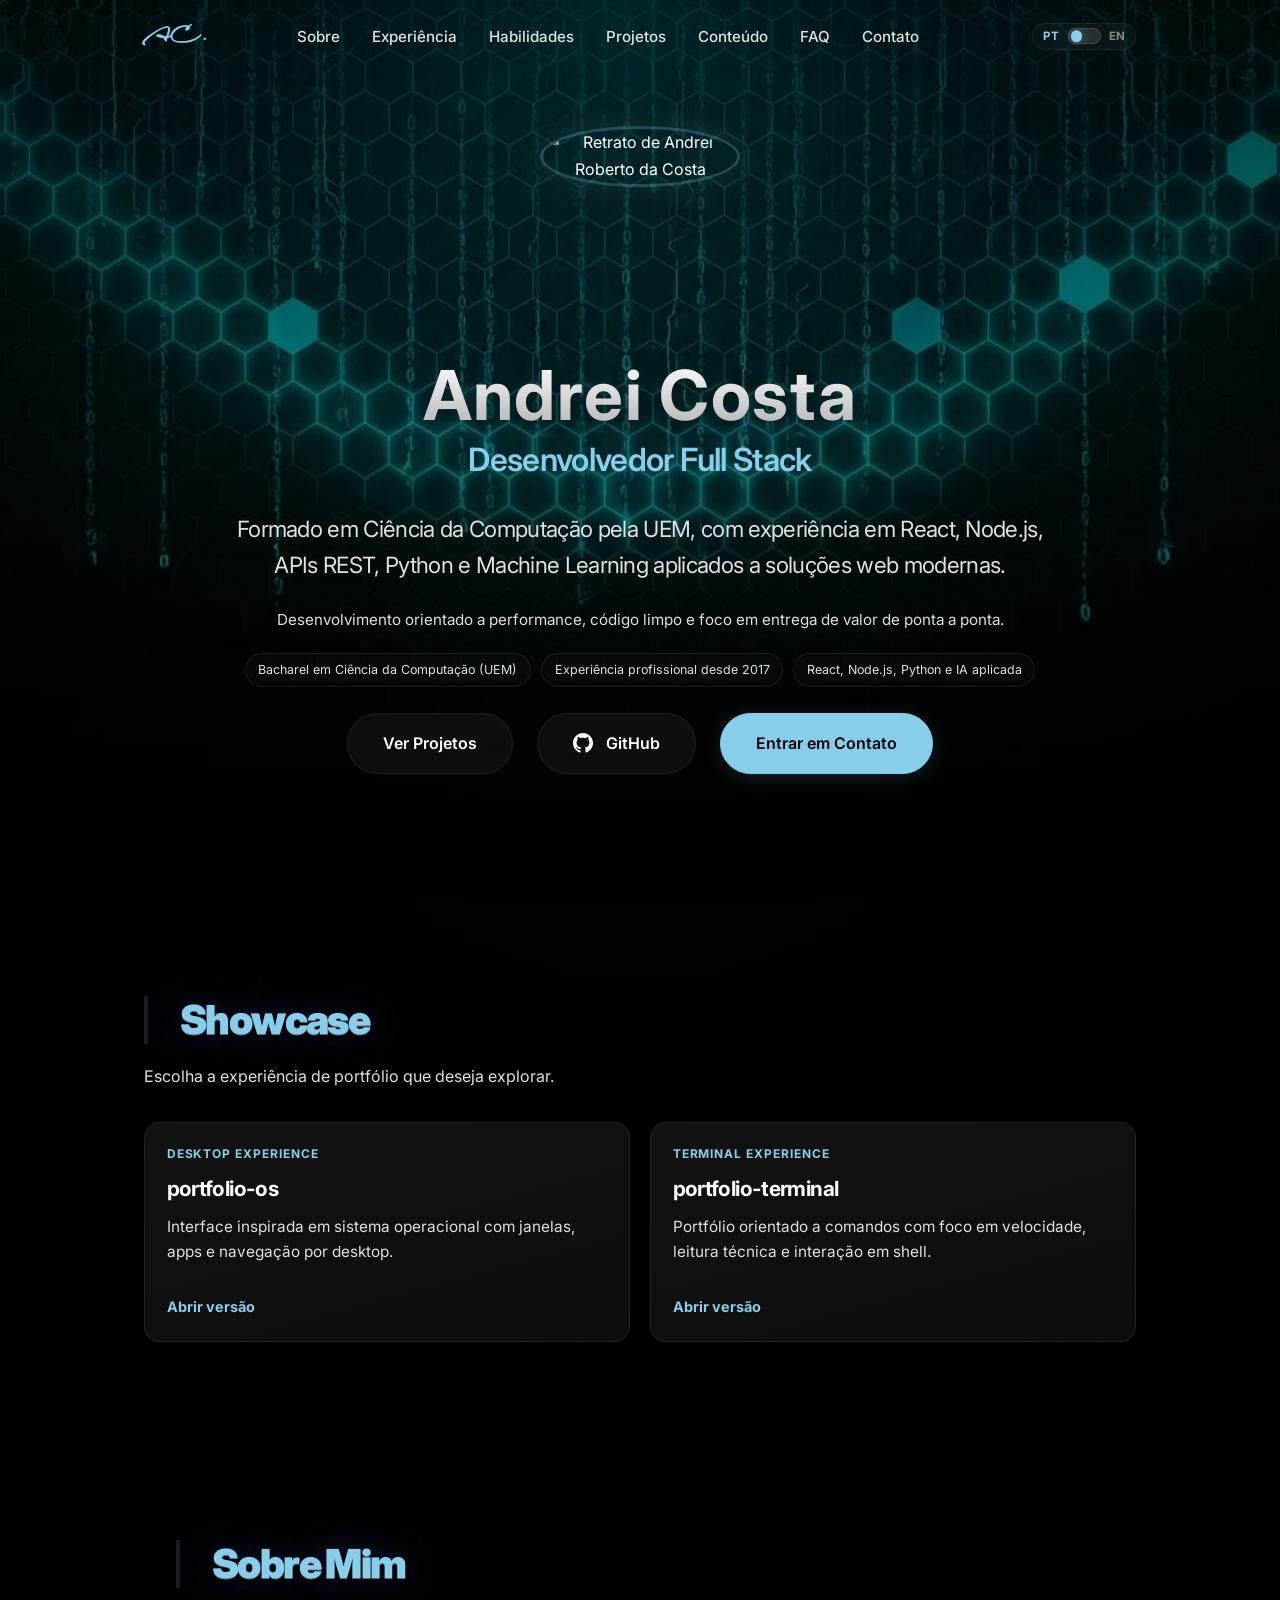
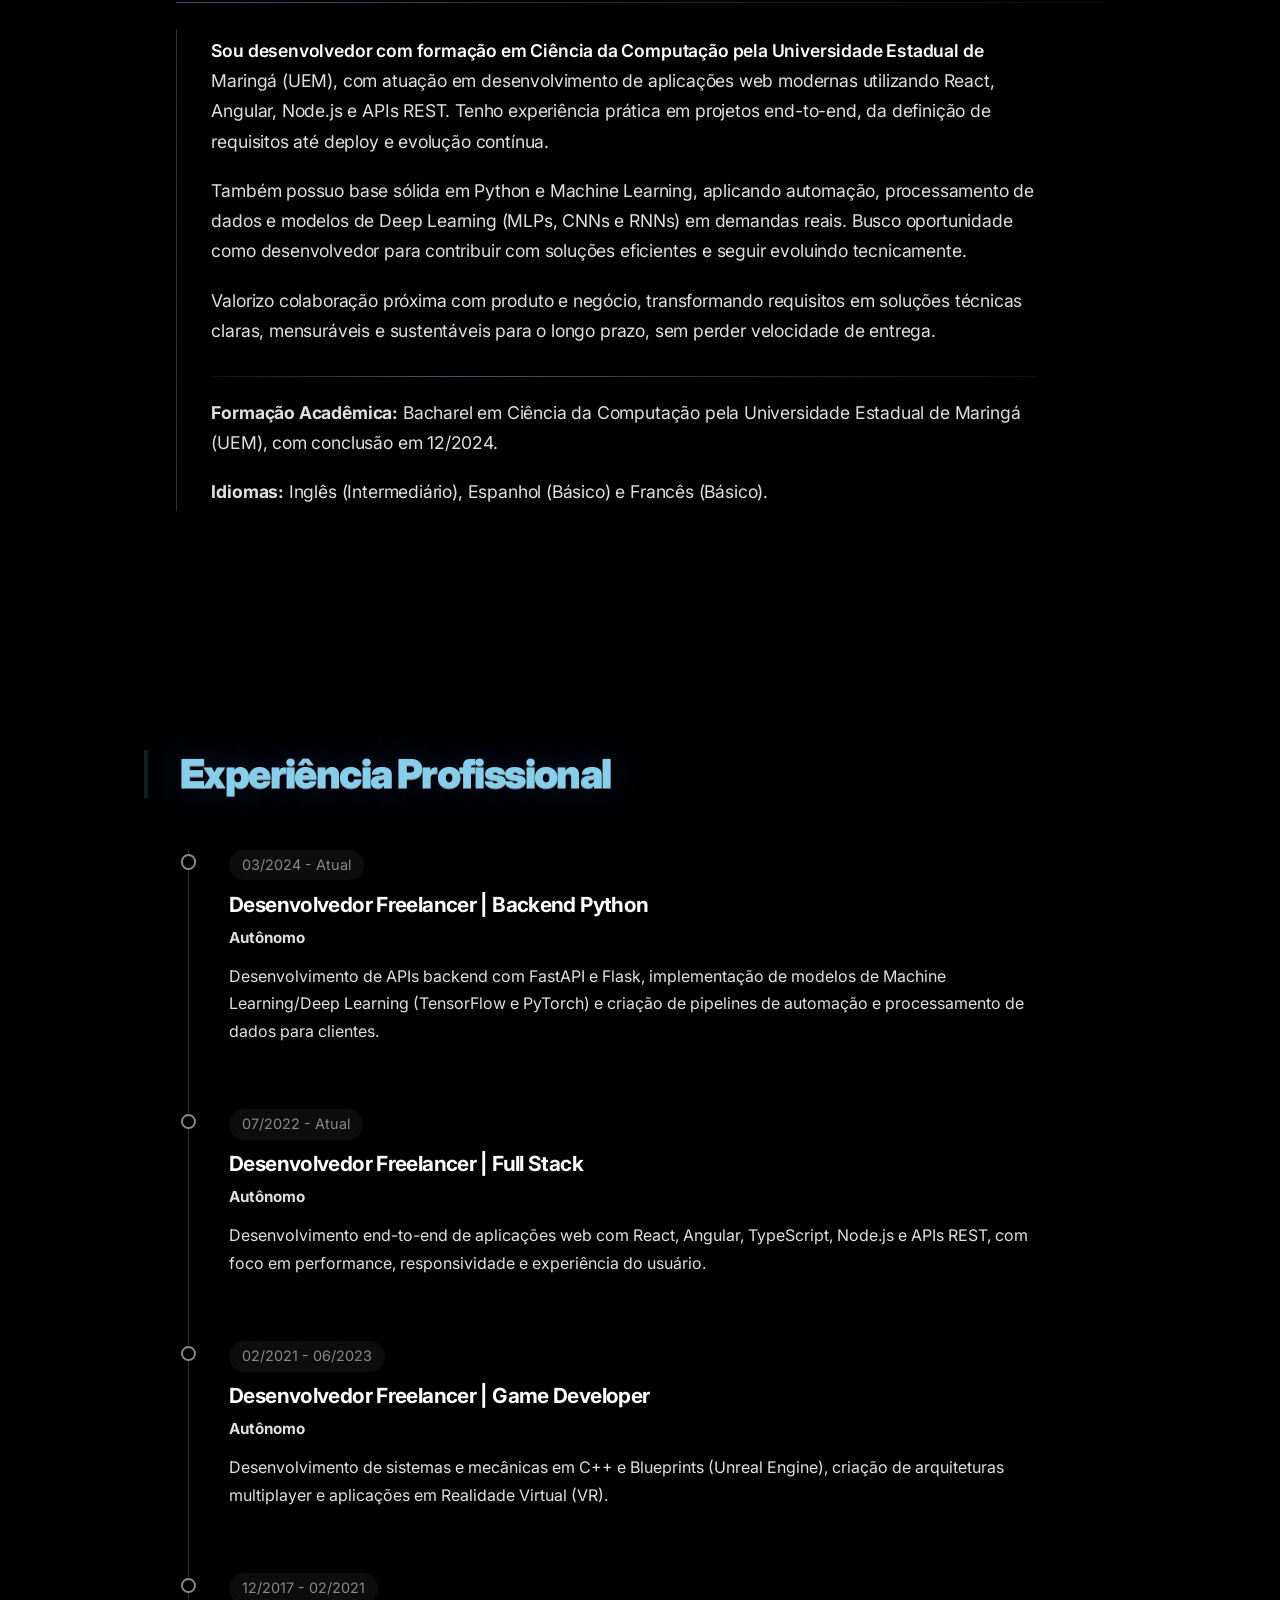
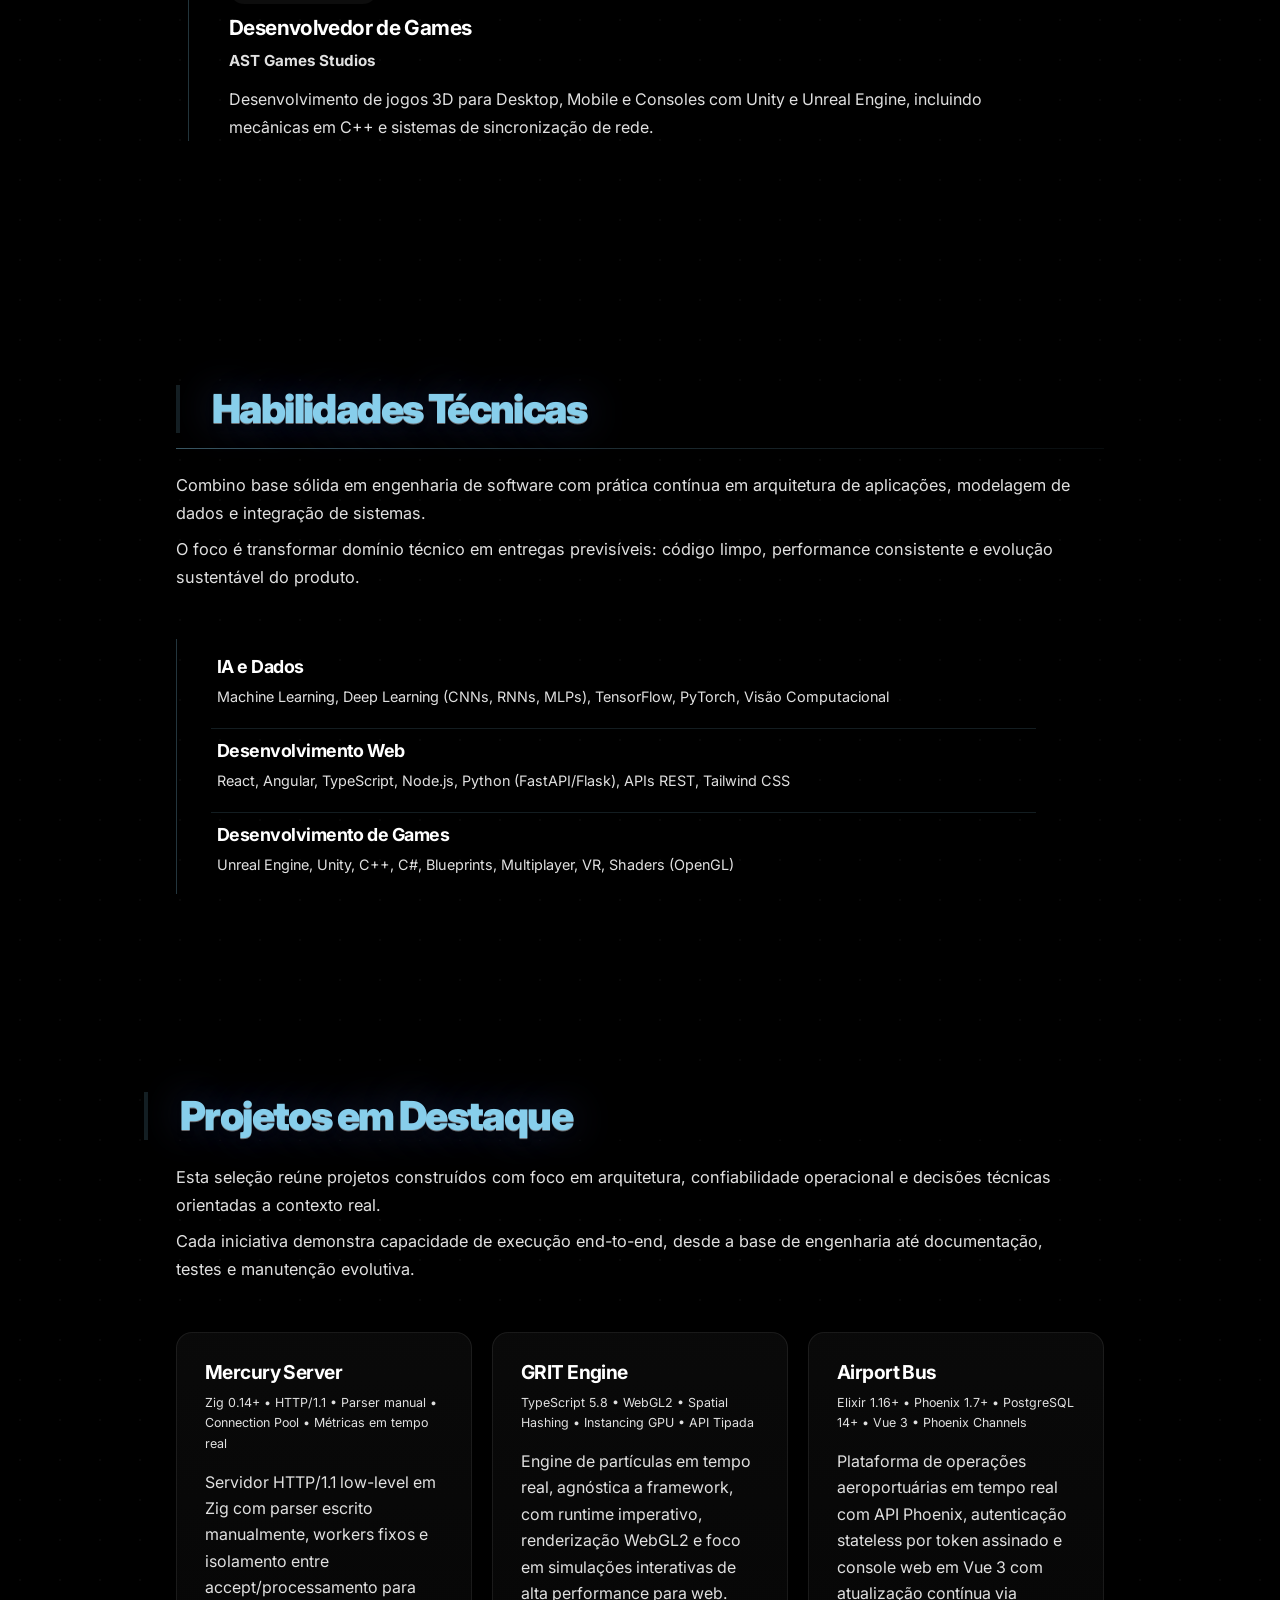
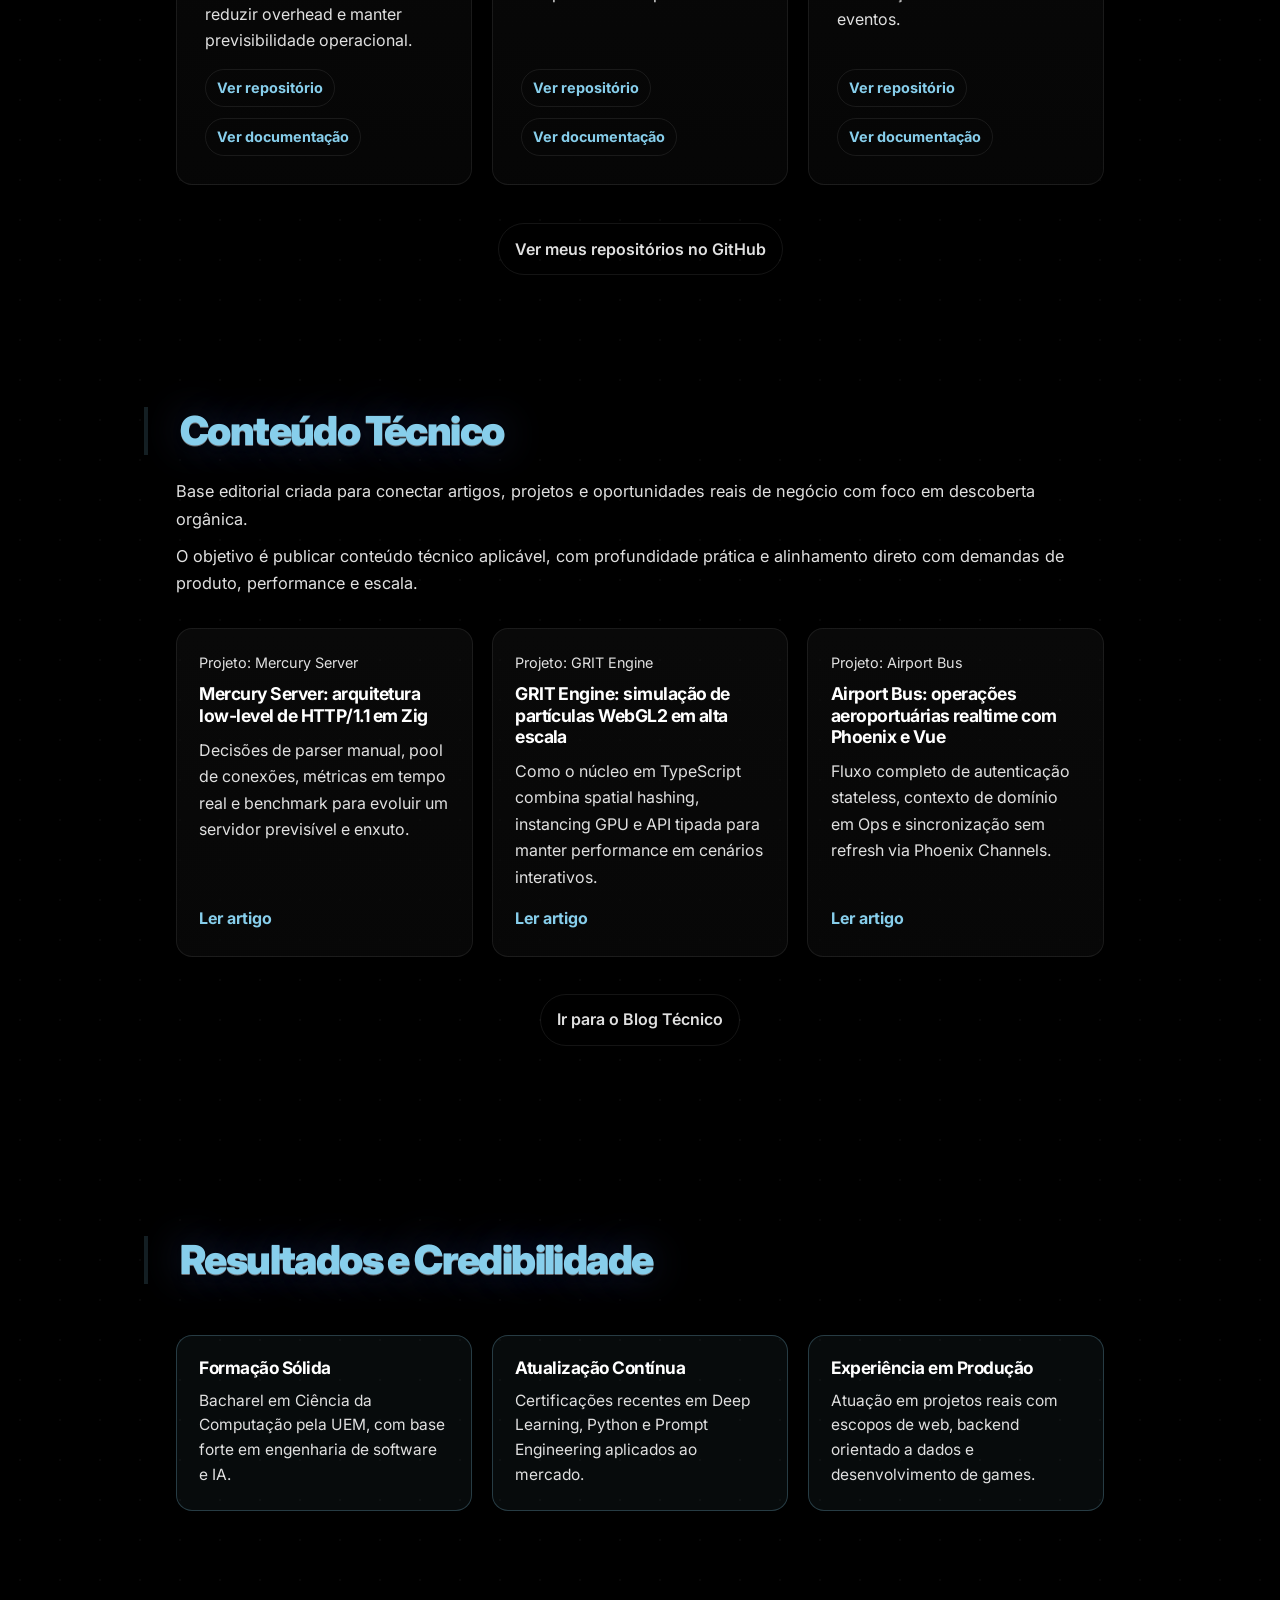
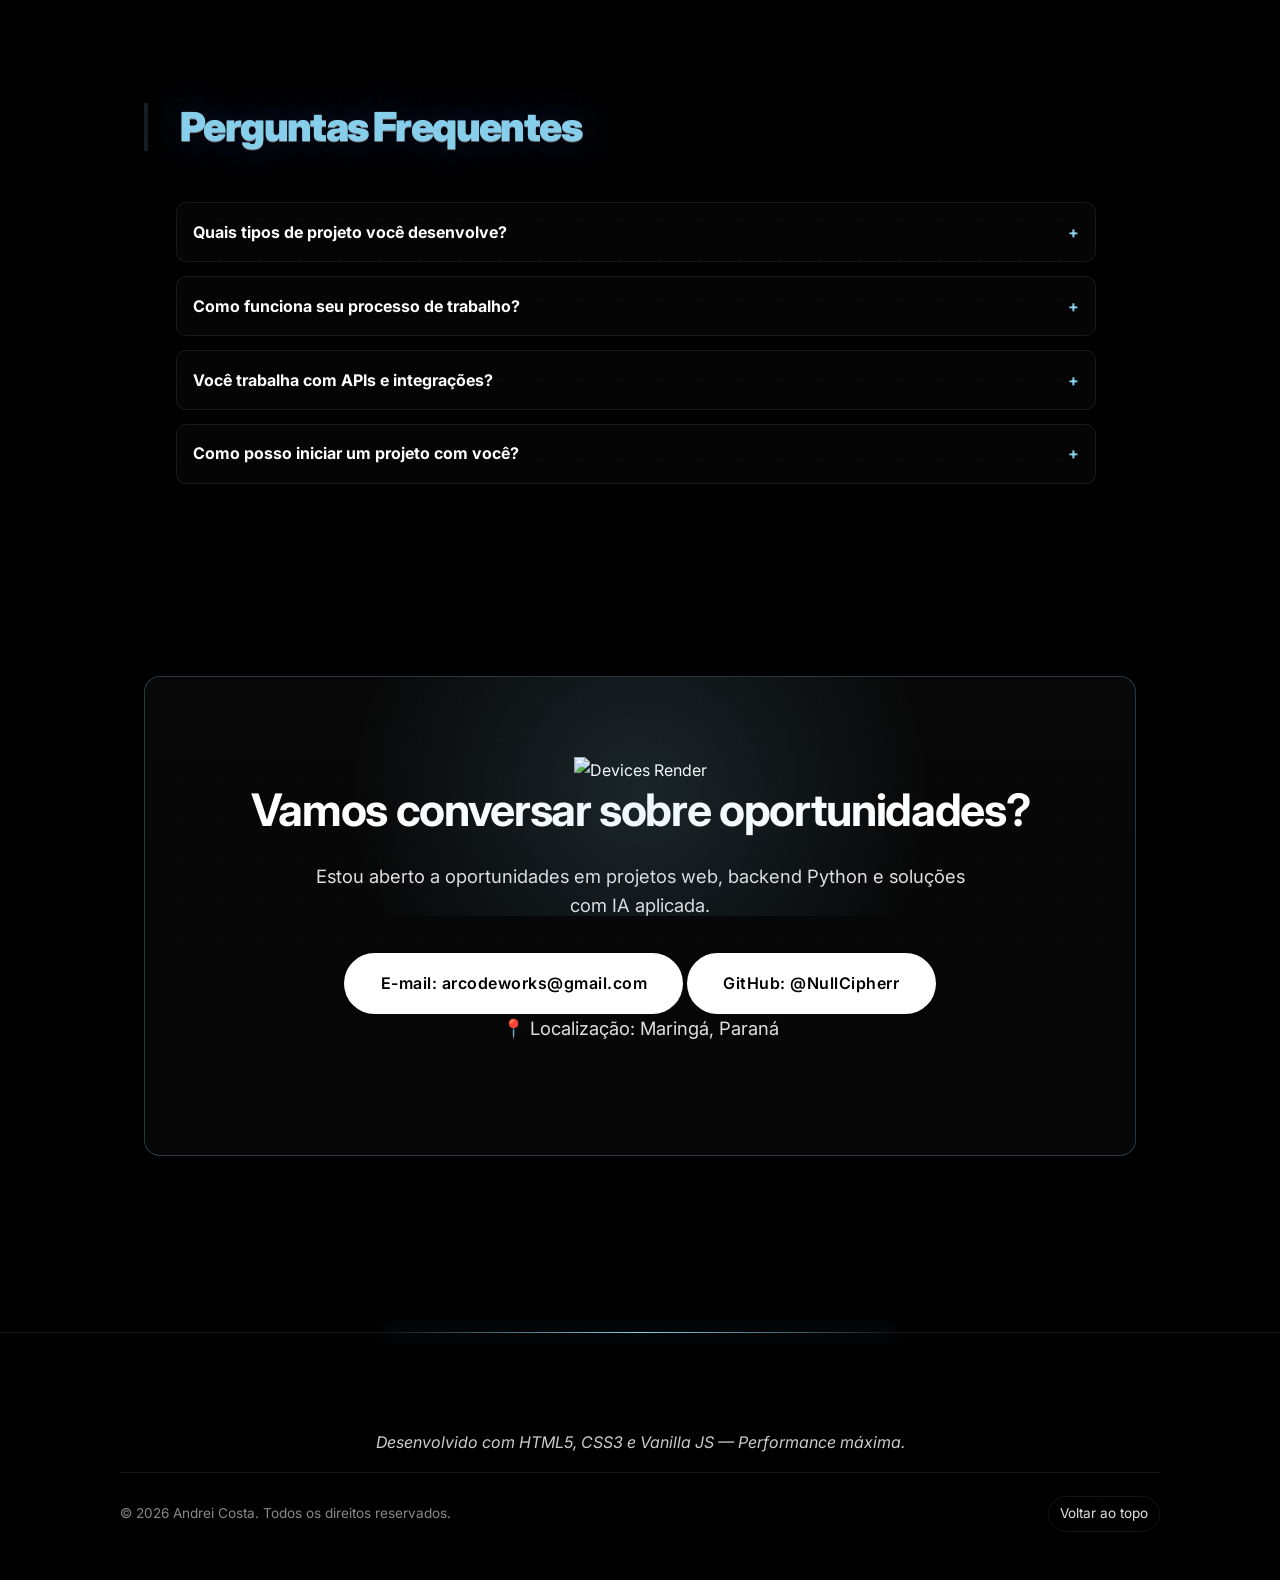
==== index.html @ 92673fd8 "feat(blog): consumir posts do portfolio-blog via github raw" ====
<!DOCTYPE html>
<html lang="pt-BR" id="html-root">

<head>
    <meta charset="UTF-8">
    <meta name="viewport" content="width=device-width, initial-scale=1.0">
    <meta name="robots" content="index, follow">
    <meta name="theme-color" content="#000000">
    <meta name="description" content="Andrei Roberto da Costa | Desenvolvedor de Software"
        data-i18n-attr="content:page_description">
    <title data-i18n="page_title">Andrei Roberto da Costa | Desenvolvedor de Software</title>
    <link rel="canonical" href="https://nullcipherr.github.io/">
    <link rel="alternate" href="https://nullcipherr.github.io/" hreflang="pt-BR">
    <link rel="alternate" href="https://nullcipherr.github.io/" hreflang="en">
    <link rel="alternate" href="https://nullcipherr.github.io/" hreflang="x-default">

    <meta property="og:type" content="website">
    <meta property="og:site_name" content="Andrei Costa">
    <meta property="og:locale" content="pt_BR">
    <meta property="og:locale:alternate" content="en_US">
    <meta property="og:url" content="https://nullcipherr.github.io/">
    <meta property="og:title" content="Andrei Roberto da Costa | Desenvolvedor de Software"
        data-i18n-attr="content:page_title">
    <meta property="og:description" content="Andrei Roberto da Costa | Desenvolvedor de Software e Especialista em IA"
        data-i18n-attr="content:page_description">
    <meta property="og:image" content="https://nullcipherr.github.io/assets/images/hero-bg.png">

    <meta name="twitter:card" content="summary_large_image">
    <meta name="twitter:title" content="Andrei Roberto da Costa | Desenvolvedor de Software"
        data-i18n-attr="content:page_title">
    <meta name="twitter:description"
        content="Andrei Roberto da Costa | Desenvolvedor de Software e Especialista em IA"
        data-i18n-attr="content:page_description">
    <meta name="twitter:image" content="https://nullcipherr.github.io/assets/images/hero-bg.png">

    <!-- Google Fonts -->
    <link rel="preconnect" href="https://fonts.googleapis.com">
    <link rel="preconnect" href="https://fonts.gstatic.com" crossorigin>
    <link
        href="https://fonts.googleapis.com/css2?family=Inter:wght@400;500;700;800;900&display=swap"
        rel="stylesheet">
    <link href="https://fonts.googleapis.com/css2?family=WindSong:wght@400;500&display=swap" rel="stylesheet">
    <link rel="icon" type="image/svg+xml" href="assets/images/favicon.svg">
    <link rel="preload" as="image" href="assets/images/Background.webp" type="image/webp" fetchpriority="high">
    <link rel="preload" as="image" href="assets/images/Background.png" fetchpriority="high">

    <!-- Styles -->
    <link rel="stylesheet" href="css/style.css">

    <script type="application/ld+json">
        {
            "@context": "https://schema.org",
            "@type": "Person",
            "name": "Andrei Roberto da Costa",
            "url": "https://nullcipherr.github.io/",
            "jobTitle": "Desenvolvedor de Software",
            "image": "https://avatars.githubusercontent.com/u/141879308?v=4",
            "email": "mailto:blendsteal@gmail.com",
            "sameAs": [
                "https://github.com/NullCipherr"
            ],
            "address": {
                "@type": "PostalAddress",
                "addressLocality": "Maringa",
                "addressRegion": "Parana",
                "addressCountry": "BR"
            }
        }
    </script>
    <script type="application/ld+json">
        {
            "@context": "https://schema.org",
            "@type": "WebSite",
            "name": "Andrei Costa Portfolio",
            "url": "https://nullcipherr.github.io/",
            "inLanguage": [
                "pt-BR",
                "en"
            ]
        }
    </script>
</head>

<body>
    <a href="#main-content" class="skip-link" data-i18n="skip_to_content">Pular para o conteúdo principal</a>

    <!-- Glassmorphism Header -->
    <header class="glass-header">
        <nav aria-label="Navegação principal" data-i18n-attr="aria-label:nav_aria_label">
            <div class="logo">AC.</div>
            <ul class="nav-links" id="nav-primary">
                <li><a href="#sobre" data-i18n="nav_about">Sobre</a></li>
                <li><a href="#experiencia" data-i18n="nav_experience">Experiência</a></li>
                <li><a href="#habilidades" data-i18n="nav_skills">Habilidades</a></li>
                <li><a href="#projetos" data-i18n="nav_projects">Projetos</a></li>
                <li><a href="#conteudos" data-i18n="nav_content">Conteúdo</a></li>
                <li><a href="#faq" data-i18n="nav_faq">FAQ</a></li>
                <li><a href="#contato" data-i18n="nav_contact">Contato</a></li>
            </ul>
            <div class="lang-switcher">
                <button class="lang-toggle" type="button" aria-label="Trocar idioma para Inglês" aria-pressed="false">
                    <span class="lang-toggle-label">PT</span>
                    <span class="lang-toggle-track" aria-hidden="true">
                        <span class="lang-toggle-thumb"></span>
                    </span>
                    <span class="lang-toggle-label">EN</span>
                </button>
            </div>
            <button class="menu-toggle" aria-label="Abrir menu" aria-expanded="false"
                aria-controls="nav-primary" data-menu-open-label="Abrir menu" data-menu-close-label="Fechar menu"
                data-i18n-attr="aria-label:menu_aria_label_open,data-menu-open-label:menu_aria_label_open,data-menu-close-label:menu_aria_label_close">
                <span class="bar bar-1"></span>
                <span class="bar bar-2"></span>
                <span class="bar bar-3"></span>
            </button>
        </nav>
    </header>

    <!-- Hero Section -->
    <section id="hero">
        <!-- Background Lazy Loading Containers -->
        <div class="hero-bg-container">
            <video id="hero-video" class="hero-bg-video" muted loop playsinline preload="metadata"
                poster="assets/images/Background.webp" aria-hidden="true" tabindex="-1">
                <source data-src="assets/videos/Background.webm" type="video/webm">
                <source data-src="assets/videos/Background-optimized.mp4" type="video/mp4">
            </video>
            <div class="hero-bg-image" aria-hidden="true"></div>
            <div class="hero-overlay"></div>
        </div>

        <div class="hero-content">
            <div class="profile-container">
                <img src="https://avatars.githubusercontent.com/u/141879308?v=4" alt="Andrei Roberto da Costa"
                    class="hero-profile-img" width="200" height="200" loading="eager" fetchpriority="high"
                    decoding="async" data-i18n-attr="alt:profile_alt">
            </div>
            <h1>
                <span class="hero-name">Andrei Costa</span>
                <span class="accent-text" data-i18n="hero_title">Desenvolvedor de Software</span>
            </h1>
            <h2 data-i18n="hero_subtitle">Especialista em unir tecnologia e dados para construir soluções de IA
                escaláveis e experiências
                imersivas em games.</h2>
            <p class="hero-value-prop mono-text" data-i18n="hero_value_prop">
                Desenvolvimento orientado a performance, código limpo e foco em entrega de valor de ponta a ponta.
            </p>
            <div class="hero-proof-list">
                <span class="hero-proof-item" data-i18n="hero_proof_1">Bacharel em Ciência da Computação (UEM)</span>
                <span class="hero-proof-item" data-i18n="hero_proof_2">Experiência profissional desde 2017</span>
                <span class="hero-proof-item" data-i18n="hero_proof_3">React, Node.js, Python e IA aplicada</span>
            </div>
            <div class="social-links">
                <a href="#projetos" class="cta-secondary" data-i18n="hero_projects">Ver Projetos</a>
                <a href="https://github.com/NullCipherr" target="_blank" rel="noopener noreferrer"
                    class="cta-secondary">
                    <svg width="20" height="20" viewBox="0 0 24 24" fill="currentColor">
                        <path
                            d="M12 0c-6.626 0-12 5.373-12 12 0 5.302 3.438 9.8 8.207 11.387.599.111.793-.261.793-.577v-2.234c-3.338.726-4.033-1.416-4.033-1.416-.546-1.387-1.333-1.756-1.333-1.756-1.089-.745.083-.729.083-.729 1.205.084 1.839 1.237 1.839 1.237 1.07 1.834 2.807 1.304 3.492.997.107-.775.418-1.305.762-1.604-2.665-.305-5.467-1.334-5.467-5.931 0-1.311.469-2.381 1.236-3.221-.124-.303-.535-1.524.117-3.176 0 0 1.008-.322 3.301 1.23.957-.266 1.983-.399 3.003-.404 1.02.005 2.047.138 3.006.404 2.291-1.552 3.297-1.23 3.297-1.23.653 1.653.242 2.874.118 3.176.77.84 1.235 1.911 1.235 3.221 0 4.609-2.807 5.624-5.479 5.921.43.372.823 1.102.823 2.222v3.293c0 .319.192.694.801.576 4.765-1.589 8.199-6.086 8.199-11.386 0-6.627-5.373-12-12-12z" />
                    </svg>
                    <span data-i18n="hero_github">GitHub</span>
                </a>
                <a href="#contato" class="cta-primary" data-i18n="hero_contact">Entrar em Contato</a>
            </div>
        </div>
    </section>

    <main id="main-content" tabindex="-1">

        <!-- Showcase Section -->
        <section id="showcase" class="fade-element">
            <div class="showcase-heading">
                <h2 class="section-title" data-i18n="showcase_title">Showcase</h2>
                <span class="showcase-heading-line" aria-hidden="true"></span>
            </div>
            <p class="showcase-intro mono-text" data-i18n="showcase_intro">
                Escolha a experiência de portfólio que deseja explorar.
            </p>

            <div class="showcase-grid">
                <a href="https://nullcipherr.github.io/portfolio-os/" target="_blank" rel="noopener noreferrer"
                    class="showcase-card">
                    <span class="showcase-card-kicker mono-text" data-i18n="showcase_os_kicker">Desktop
                        Experience</span>
                    <h3 class="showcase-card-title">portfolio-os</h3>
                    <p class="showcase-card-text" data-i18n="showcase_os_desc">
                        Interface inspirada em sistema operacional com janelas, apps e navegação por desktop.
                    </p>
                    <span class="showcase-card-cta" data-i18n="showcase_card_cta">Abrir versão</span>
                </a>

                <a href="https://nullcipherr.github.io/portfolio-terminal/" target="_blank" rel="noopener noreferrer"
                    class="showcase-card">
                    <span class="showcase-card-kicker mono-text" data-i18n="showcase_terminal_kicker">Terminal
                        Experience</span>
                    <h3 class="showcase-card-title">portfolio-terminal</h3>
                    <p class="showcase-card-text" data-i18n="showcase_terminal_desc">
                        Portfólio orientado a comandos com foco em velocidade, leitura técnica e interação em shell.
                    </p>
                    <span class="showcase-card-cta" data-i18n="showcase_card_cta">Abrir versão</span>
                </a>
            </div>
        </section>

        <!-- Sobre Mim Section -->
        <section id="sobre" class="fade-element">
            <div class="about-heading">
                <h2 class="section-title" data-i18n="about_title">Sobre Mim</h2>
                <span class="about-heading-line" aria-hidden="true"></span>
            </div>
            <div class="about-content">
                <p data-i18n="about_text_1">
                    Iniciei minha jornada como Level Designer 3D em uma startup de desenvolvimento
                    de jogos aos 17 anos, onde rapidamente evoluí para outras frentes criativas e técnicas, desde o
                    design de texturas até a programação de mecânicas para jogos em terceira pessoa. No mesmo ano,
                    ingressei no curso de Ciência da Computação na Universidade Estadual de Maringá (UEM), o que me
                    permitiu aprofundar minha grande paixão pela tecnologia através de pilares fundamentais como Teoria
                    da Computação, Análise de Complexidade de Algoritmos, Redes, Criptografia e Inteligência Artificial.
                </p>

                <p data-i18n="about_text_2">
                    Atualmente, foco minha expertise no Desenvolvimento Web de alta performance, unindo essa base
                    acadêmica rigorosa à criação de soluções modernas e escaláveis. Além disso, atuo ativamente na
                    integração de Inteligência Artificial (IA) em fluxos de trabalho e produtos, utilizando modelos
                    avançados e algoritmos de Machine Learning para resolver problemas complexos e otimizar a
                    experiência do usuário. Minha trajetória reflete essa transição contínua entre a engenharia de
                    software clássica e as tecnologias emergentes que moldam o futuro.
                </p>

                <p data-i18n="about_text_3">
                    Valorizo colaboração próxima com produto e negócio, transformando requisitos em soluções técnicas
                    claras, mensuráveis e sustentáveis para o longo prazo, sem perder velocidade de entrega.
                </p>

                <p data-i18n-html="about_education_text">
                    <strong>Formação Acadêmica:</strong> Bacharel em Ciência da Computação pela Universidade Estadual de
                    Maringá (UEM), com conclusão em 12/2024.
                </p>

                <p data-i18n-html="about_languages_text">
                    <strong>Idiomas:</strong> Inglês (Intermediário), Espanhol (Básico) e Francês (Básico).
                </p>
            </div>
        </section>

        <!-- Experiência Section -->
        <section id="experiencia" class="fade-element">
            <h2 class="section-title" data-i18n="experience_title">Experiência Profissional</h2>
            <div class="timeline">
                <div class="timeline-item">
                    <div class="timeline-date mono-text" data-i18n="experience_date_now">Atual</div>
                    <div class="timeline-content">
                        <h3 data-i18n="exp1_title">Desenvolvedor Freelancer | Backend Python</h3>
                        <p class="timeline-company accent-text" data-i18n="exp1_company">
                            Autônomo</p>
                        <p data-i18n="exp1_text">Foco em Backend (FastAPI, Flask) e Inteligência Artificial (Deep
                            Learning, Vision
                            Computacional, Séries Temporais) usando TensorFlow e PyTorch.</p>
                    </div>
                </div>
                <div class="timeline-item">
                    <div class="timeline-content">
                        <div class="timeline-date mono-text" data-i18n="experience_date_fullstack">07/2022 - Atual</div>
                        <h3 data-i18n="exp2_title">Desenvolvedor Freelancer | Full Stack</h3>
                        <p class="timeline-company accent-text" data-i18n="exp2_company">
                            Autônomo</p>
                        <p data-i18n="exp2_text">Desenvolvimento end-to-end com React, Angular, TypeScript, Node.js e
                            Tailwind CSS.</p>
                    </div>
                </div>
                <div class="timeline-item">
                    <div class="timeline-content">
                        <div class="timeline-date mono-text" data-i18n="experience_date_game_freelance">02/2021 - 06/2023</div>
                        <h3 data-i18n="exp3_title">Desenvolvedor Freelancer | Game Developer</h3>
                        <p class="timeline-company accent-text" data-i18n="exp3_company">
                            Autônomo</p>
                        <p data-i18n="exp3_text">Criação de mecânicas 3D em C++ e Blueprints, sistemas multiplayer e
                            simuladores de física de
                            alta precisão.</p>
                    </div>
                </div>
                <div class="timeline-item">
                    <div class="timeline-content">
                        <div class="timeline-date mono-text" data-i18n="experience_date_ast">12/2017 - 02/2021</div>
                        <h3 data-i18n="exp4_title">Desenvolvedor de Games</h3>
                        <p class="timeline-company accent-text" data-i18n="exp4_company">AST Games
                            Studios</p>
                        <p data-i18n="exp4_text">Implementação de sistemas de rede e arte técnica (Blender, Substance
                            Painter) para Desktop,
                            Consoles e Mobile.</p>
                    </div>
                </div>
            </div>
        </section>

        <!-- Habilidades Section -->
        <section id="habilidades" class="fade-element">
            <div class="skills-heading">
                <h2 class="section-title" data-i18n="skills_title">Habilidades Técnicas</h2>
                <span class="skills-heading-line" aria-hidden="true"></span>
            </div>
            <div class="section-intro-group">
                <p class="section-intro" data-i18n="skills_intro_1">
                    Combino base sólida em engenharia de software com prática contínua em arquitetura de aplicações,
                    modelagem de dados e integração de sistemas.
                </p>
                <p class="section-intro" data-i18n="skills_intro_2">
                    O foco é transformar domínio técnico em entregas previsíveis: código limpo, performance consistente
                    e evolução sustentável do produto.
                </p>
            </div>
            <div class="bento-grid">
                <div class="bento-item">
                    <h3 data-i18n="skill1_title">IA e Dados</h3>
                    <p class="mono-text" data-i18n="skill1_text">Machine Learning, Deep Learning (CNNs, RNNs, MLPs),
                        TensorFlow, PyTorch, SQL,
                        NoSQL</p>
                </div>
                <div class="bento-item">
                    <h3 data-i18n="skill2_title">Desenvolvimento Web</h3>
                    <p class="mono-text" data-i18n="skill2_text">Python (FastAPI/Flask), Node.js, TypeScript, React,
                        Angular, Tailwind CSS</p>
                </div>
                <div class="bento-item">
                    <h3 data-i18n="skill3_title">Desenvolvimento de Games</h3>
                    <p class="mono-text" data-i18n="skill3_text">Unreal Engine, Unity, C++, C#, Blueprints, Multiplayer,
                        VR</p>
                </div>
            </div>
        </section>

        <!-- Projetos Section -->
        <section id="projetos" class="fade-element">
            <h2 class="section-title" data-i18n="projects_title">Projetos em Destaque</h2>
            <div class="section-intro-group">
                <p class="section-intro" data-i18n="projects_intro_1">
                    Esta seleção reúne projetos construídos com foco em arquitetura, confiabilidade operacional e
                    decisões técnicas orientadas a contexto real.
                </p>
                <p class="section-intro" data-i18n="projects_intro_2">
                    Cada iniciativa demonstra capacidade de execução end-to-end, desde a base de engenharia até
                    documentação, testes e manutenção evolutiva.
                </p>
            </div>
            <div class="projects-grid">
                <article class="project-card">
                    <div class="project-head">
                        <h3 data-i18n="project1_title">Mercury Server</h3>
                        <p class="project-stack mono-text" data-i18n="project1_stack">
                            Zig 0.14+ • HTTP/1.1 • Parser manual • Connection Pool • Métricas em tempo real
                        </p>
                    </div>
                    <p data-i18n="project1_desc">
                        Servidor HTTP/1.1 low-level em Zig com parser escrito manualmente, workers fixos e isolamento
                        entre accept/processamento para reduzir overhead e manter previsibilidade operacional.
                    </p>
                    <div class="project-links">
                        <a href="https://github.com/NullCipherr/Mercury-Server" target="_blank" rel="noopener noreferrer"
                            data-i18n="project1_repo_cta">Ver repositório</a>
                        <a href="https://github.com/NullCipherr/Mercury-Server/tree/main/docs" target="_blank"
                            rel="noopener noreferrer" data-i18n="project1_docs_cta">Ver documentação</a>
                    </div>
                </article>

                <article class="project-card">
                    <div class="project-head">
                        <h3 data-i18n="project2_title">GRIT Engine</h3>
                        <p class="project-stack mono-text" data-i18n="project2_stack">
                            TypeScript 5.8 • WebGL2 • Spatial Hashing • Instancing GPU • API Tipada
                        </p>
                    </div>
                    <p data-i18n="project2_desc">
                        Engine de partículas em tempo real, agnóstica a framework, com runtime imperativo,
                        renderização WebGL2 e foco em simulações interativas de alta performance para web.
                    </p>
                    <div class="project-links">
                        <a href="https://github.com/NullCipherr/GRIT-Engine" target="_blank" rel="noopener noreferrer"
                            data-i18n="project2_repo_cta">Ver repositório</a>
                        <a href="https://github.com/NullCipherr/GRIT-Engine/tree/main/docs" target="_blank"
                            rel="noopener noreferrer" data-i18n="project2_docs_cta">Ver documentação</a>
                    </div>
                </article>

                <article class="project-card">
                    <div class="project-head">
                        <h3 data-i18n="project3_title">Airport Bus</h3>
                        <p class="project-stack mono-text" data-i18n="project3_stack">
                            Elixir 1.16+ • Phoenix 1.7+ • PostgreSQL 14+ • Vue 3 • Phoenix Channels
                        </p>
                    </div>
                    <p data-i18n="project3_desc">
                        Plataforma de operações aeroportuárias em tempo real com API Phoenix, autenticação stateless
                        por token assinado e console web em Vue 3 com atualização contínua via eventos.
                    </p>
                    <div class="project-links">
                        <a href="https://github.com/NullCipherr/Airport-Bus" target="_blank" rel="noopener noreferrer"
                            data-i18n="project3_repo_cta">Ver repositório</a>
                        <a href="https://github.com/NullCipherr/Airport-Bus/tree/main/docs" target="_blank"
                            rel="noopener noreferrer" data-i18n="project3_docs_cta">Ver documentação</a>
                    </div>
                </article>
            </div>
            <p class="projects-cta">
                <a href="https://github.com/NullCipherr?tab=repositories" target="_blank" rel="noopener noreferrer"
                    data-i18n="projects_blog_cta">Ver meus repositórios no GitHub</a>
            </p>
        </section>

        <!-- Conteúdo Técnico Section -->
        <section id="conteudos" class="fade-element">
            <h2 class="section-title" data-i18n="content_title">Conteúdo Técnico</h2>
            <div class="section-intro-group">
                <p class="section-intro" data-i18n="content_intro_1">
                    Base editorial criada para conectar artigos, projetos e oportunidades reais de negócio com foco em
                    descoberta orgânica.
                </p>
                <p class="section-intro" data-i18n="content_intro_2">
                    O objetivo é publicar conteúdo técnico aplicável, com profundidade prática e alinhamento direto com
                    demandas de produto, performance e escala.
                </p>
            </div>

            <div class="content-pillars-grid">
                <article class="content-card">
                    <p class="content-card-tag mono-text" data-i18n="content_pillar_1_tag">Pilar: Front-end</p>
                    <h3 data-i18n="content_pillar_1_title">Arquitetura Front-end Escalável para Landing + Blog</h3>
                    <p data-i18n="content_pillar_1_desc">
                        Estrutura prática para evoluir uma landing page em canal de conteúdo sem perder performance,
                        semântica e manutenção.
                    </p>
                    <a href="blog/post.html?slug=mercury-server-zig-http11" data-i18n="content_read_article">Ler
                        artigo</a>
                </article>

                <article class="content-card">
                    <p class="content-card-tag mono-text" data-i18n="content_pillar_2_tag">Pilar: Python + Dados</p>
                    <h3 data-i18n="content_pillar_2_title">Pipelines de Dados com Python para Projetos em Produção</h3>
                    <p data-i18n="content_pillar_2_desc">
                        Guia de arquitetura para automação e APIs orientadas a dados com foco em previsibilidade e
                        observabilidade.
                    </p>
                    <a href="blog/post.html?slug=grit-engine-webgl2-realtime" data-i18n="content_read_article">Ler
                        artigo</a>
                </article>

                <article class="content-card">
                    <p class="content-card-tag mono-text" data-i18n="content_pillar_3_tag">Pilar: Games</p>
                    <h3 data-i18n="content_pillar_3_title">Arquitetura Multiplayer em Unreal para Times Enxutos</h3>
                    <p data-i18n="content_pillar_3_desc">
                        Decisões técnicas para reduzir retrabalho em jogos multiplayer e acelerar novas entregas com
                        componentes reutilizáveis.
                    </p>
                    <a href="blog/post.html?slug=airport-bus-phoenix-realtime" data-i18n="content_read_article">Ler
                        artigo</a>
                </article>
            </div>

            <p class="content-blog-cta">
                <a href="blog/index.html" data-i18n="content_blog_cta">Ir para o Blog Técnico</a>
            </p>
        </section>

        <!-- Prova Social Section -->
        <section id="prova-social" class="fade-element">
            <h2 class="section-title" data-i18n="proof_title">Resultados e Credibilidade</h2>
            <div class="proof-grid">
                <article class="proof-card">
                    <h3 data-i18n="proof1_title">Formação Sólida</h3>
                    <p data-i18n="proof1_text">
                        Bacharel em Ciência da Computação pela UEM, com base forte em engenharia de software e IA.
                    </p>
                </article>
                <article class="proof-card">
                    <h3 data-i18n="proof2_title">Atualização Contínua</h3>
                    <p data-i18n="proof2_text">
                        Certificações recentes em Deep Learning, Python e Prompt Engineering aplicados ao mercado.
                    </p>
                </article>
                <article class="proof-card">
                    <h3 data-i18n="proof3_title">Experiência em Produção</h3>
                    <p data-i18n="proof3_text">
                        Atuação em projetos reais com escopos de web, backend orientado a dados e desenvolvimento de
                        games.
                    </p>
                </article>
            </div>
        </section>

        <!-- FAQ Section -->
        <section id="faq" class="fade-element">
            <h2 class="section-title" data-i18n="faq_title">Perguntas Frequentes</h2>
            <div class="faq-list">
                <details class="faq-item">
                    <summary data-i18n="faq_q1">Quais tipos de projeto você desenvolve?</summary>
                    <p data-i18n="faq_a1">
                        Atuo em aplicações web full stack, backend em Python com APIs e automação orientada a dados,
                        além de sistemas para games em Unreal/Unity.
                    </p>
                </details>
                <details class="faq-item">
                    <summary data-i18n="faq_q2">Como funciona seu processo de trabalho?</summary>
                    <p data-i18n="faq_a2">
                        Inicio com entendimento de requisitos, sigo com prototipação técnica, desenvolvimento iterativo
                        e entregas incrementais com validação contínua.
                    </p>
                </details>
                <details class="faq-item">
                    <summary data-i18n="faq_q3">Você trabalha com APIs e integrações?</summary>
                    <p data-i18n="faq_a3">
                        Sim. Tenho experiência com APIs REST, integrações de serviços e estruturação de camadas de
                        dados para aplicações escaláveis.
                    </p>
                </details>
                <details class="faq-item">
                    <summary data-i18n="faq_q4">Como posso iniciar um projeto com você?</summary>
                    <p data-i18n="faq_a4">
                        Entre em contato por e-mail com o contexto do projeto. Retorno com os próximos
                        passos e proposta de execução.
                    </p>
                </details>
            </div>
        </section>

        <!-- Contato Section -->
        <section id="contato" class="fade-element">
            <div class="footer-cta contact-card-new">
                <div class="cta-glow"></div>
                <img src="assets/images/devices_render.png" alt="Devices Render" class="contact-hero-image" loading="lazy">
                <h2 data-i18n="contact_header">Vamos conversar sobre oportunidades?</h2>
                <p data-i18n="contact_text" class="contact-desc-new">Estou aberto a oportunidades em projetos web, backend Python e soluções com IA aplicada.</p>
                <div class="contact-actions-new">
                    <a href="mailto:arcodeworks@gmail.com" class="cta-button btn-email-new" data-i18n="contact_email">
                        E-mail: arcodeworks@gmail.com
                    </a>
                    <a href="https://github.com/NullCipherr" target="_blank" rel="noopener noreferrer"
                        class="cta-button btn-github-new" data-i18n="contact_github_cta">
                        GitHub: @NullCipherr
                    </a>
                </div>
                <div class="contact-meta-new">
                    <p class="contact-location mono-text" data-i18n="contact_location">📍 Localização: Maringá, Paraná</p>
                </div>
            </div>
        </section>
    </main>

    <!-- Footer -->
    <footer class="premium-footer fade-element">
        <div class="footer-container">
            <div class="footer-tech-note">
                <p data-i18n="footer_tech_note">
                    "Desenvolvido com HTML5, CSS3 e Vanilla JS — Performance máxima."
                </p>
            </div>
            <div class="footer-legal">
                <p>&copy; <span id="current-year"></span> Andrei Costa. <span data-i18n="footer_rights">Todos os
                        direitos reservados.</span></p>
                <a href="#hero" class="footer-back-top" data-i18n="footer_back_top">Voltar ao topo</a>
            </div>
        </div>
    </footer>

    <!-- JS -->
    <script src="js/script.js" defer></script>
</body>

</html>
---- css/style.css ----
/* ==========================================================================
   DESIGN SYSTEM - Andrei Costa
   --------------------------------------------------------------------------
   Inspirado em estéticas de alta performance e dark mode elegante.
   Foco em tipografia nítida, glassmorphism e iluminação atmosférica em Azul Celeste.
   ========================================================================== */
:root {
    /* Cores de Fundo Absolutamente Escuras */
    --bg-main: #000000;
    --bg-surface: rgba(15, 15, 15, 0.6);
    --bg-surface-hover: rgba(30, 30, 30, 0.8);

    /* Bordas Premium (Finíssimas e sutis) */
    --border-color: rgba(255, 255, 255, 0.08);
    --border-highlight: rgba(135, 206, 235, 0.25);
    /* Azul Celeste translúcido */

    /* Acentos - Azul Celeste (#87CEEB) */
    --accent: #87CEEB;
    --accent-glow: rgba(135, 206, 235, 0.15);

    /* Tipografia de Alto Contraste */
    --text-primary: #FFFFFF;
    --text-secondary: #E0E0E0;
    /* Cinza muito claro */
    --text-muted: #888888;

    /* Tipografia e Movimento */
    --font-sans: 'Inter', system-ui, -apple-system, sans-serif;
    --font-mono: var(--font-sans);
    --font-title: 'Inter', sans-serif;
    --font-logo: 'WindSong', cursive;
    --transition: all 0.4s cubic-bezier(0.16, 1, 0.3, 1);
    --radius-lg: 16px;
    --radius-md: 10px;
}

/* =========================================================
   RESET & BASE
   ========================================================= */
* {
    margin: 0;
    padding: 0;
    box-sizing: border-box;
}

html {
    scroll-behavior: smooth;
}

*:focus-visible {
    outline: 2px solid var(--accent);
    outline-offset: 3px;
}

body {
    background-color: var(--bg-main);
    background-image: radial-gradient(rgba(255, 255, 255, 0.03) 1px, transparent 1px);
    background-size: 40px 40px;
    position: relative;
    color: var(--text-primary);
    font-family: var(--font-sans);
    line-height: 1.7;
    overflow-x: hidden;
    -webkit-font-smoothing: antialiased;
    -moz-osx-font-smoothing: grayscale;
}

/* Luz Atmosférica Superior en azul celeste sutil */
body::before {
    content: '';
    position: absolute;
    top: 0;
    left: 50%;
    transform: translateX(-50%);
    width: 100%;
    max-width: 1200px;
    height: 1000px;
    background: radial-gradient(ellipse at top, rgba(135, 206, 235, 0.08) 0%, rgba(135, 206, 235, 0) 70%);
    filter: blur(80px);
    -webkit-filter: blur(80px);
    z-index: -1;
    pointer-events: none;
}

/* Tipografia Base */
h1,
h2,
h3 {
    letter-spacing: -0.03em;
    line-height: 1.2;
    font-weight: 700;
}

.skip-link {
    position: absolute;
    top: -100px;
    left: 1rem;
    z-index: 3000;
    background: var(--accent);
    color: var(--bg-main);
    padding: 0.75rem 1rem;
    border-radius: 8px;
    text-decoration: none;
    font-weight: 700;
    transition: top 0.2s ease;
}

.skip-link:focus {
    top: 1rem;
}

.accent-text {
    color: var(--accent);
}

.mono-text {
    font-family: var(--font-mono);
    font-size: 0.9rem;
    letter-spacing: 0;
}

.section-title {
    font-size: 2.5rem;
    font-weight: 900;
    color: var(--accent);
    letter-spacing: -0.04em;

    /* Mix de sombras para efeito 3D flutuante */
    text-shadow:
        0 1px 0 rgba(255, 255, 255, 0.4),
        /* Brilho na quina superior */
        0 4px 4px rgba(0, 0, 0, 0.25),
        /* Sombra de contato */
        0 0 40px rgba(102, 138, 255, 0.3);
    /* Brilho neon suave */

    /* Ajuste de legibilidade */
    backdrop-filter: blur(4px);
    border-left: 4px solid var(--accent-glow);
    /* Detalhe lateral de acento */
    padding-left: 2rem;
    margin-bottom: 3.2rem;
}

/* =========================================================
   LAYOUT COMPONENTES
   ========================================================= */
main {
    max-width: 100vw;
    width: 1040px;
    margin: 0 auto;
    padding: 0 1.5rem;
}

section {
    padding: 6rem 0;
}

/* SHOWCASE */
.showcase-heading {
    display: block;
    margin-bottom: 1.2rem;
}

.showcase-heading .section-title {
    margin-bottom: 0;
}

.showcase-heading-line {
    display: none;
}

.showcase-intro {
    color: var(--text-secondary);
    font-size: 1rem;
    line-height: 1.65;
    margin-bottom: 2rem;
}

.showcase-grid {
    display: grid;
    grid-template-columns: repeat(2, minmax(0, 1fr));
    gap: 1.25rem;
}

.showcase-card {
    position: relative;
    display: flex;
    flex-direction: column;
    gap: 0.8rem;
    min-height: 220px;
    padding: 1.35rem;
    border-radius: var(--radius-lg);
    border: 1px solid var(--border-color);
    background:
        linear-gradient(165deg, rgba(255, 255, 255, 0.04), rgba(255, 255, 255, 0.02)),
        rgba(15, 15, 15, 0.55);
    backdrop-filter: blur(10px);
    text-decoration: none;
    color: inherit;
    transition: transform 0.25s ease, border-color 0.25s ease, box-shadow 0.25s ease;
}

.showcase-card:hover,
.showcase-card:focus-visible {
    transform: translateY(-4px);
    border-color: var(--border-highlight);
    box-shadow: 0 18px 36px rgba(0, 0, 0, 0.34), 0 0 36px rgba(135, 206, 235, 0.1);
}

.showcase-card-kicker {
    color: var(--accent);
    font-size: 0.75rem;
    text-transform: uppercase;
    letter-spacing: 0.08em;
    font-weight: 700;
}

.showcase-card-title {
    font-size: 1.3rem;
    color: var(--text-primary);
}

.showcase-card-text {
    color: var(--text-secondary);
    font-size: 0.96rem;
    line-height: 1.6;
}

.showcase-card-cta {
    margin-top: auto;
    color: var(--accent);
    font-weight: 700;
    font-size: 0.9rem;
}

/* HEADER */
.glass-header {
    position: fixed;
    top: 0;
    width: 100%;
    z-index: 1000;
    background: transparent;
    backdrop-filter: none;
    -webkit-backdrop-filter: none;
    border-bottom: 1px solid transparent;
    transition: background 0.3s ease, backdrop-filter 0.3s ease, border 0.3s ease;
}

.glass-header.scrolled {
    background: rgba(0, 0, 0, 0.75);
    backdrop-filter: blur(16px);
    -webkit-backdrop-filter: blur(16px);
    border-bottom: 1px solid var(--border-color);
}

.glass-header nav {
    max-width: 1040px;
    margin: 0 auto;
    padding: 1rem 1.5rem;
    display: flex;
    justify-content: space-between;
    align-items: center;
}

.logo {
    font-family: var(--font-logo);
    font-size: 1.5rem;
    font-weight: 600;
    letter-spacing: 0.1em;
    color: var(--accent);
}

.nav-links {
    display: none;
    list-style: none;
    gap: 2rem;
}

.nav-links a {
    color: var(--text-secondary);
    text-decoration: none;
    font-size: 0.95rem;
    font-weight: 500;
    transition: var(--transition);
}

.nav-links a:hover,
.nav-links a.active {
    color: var(--accent);
}

.menu-toggle {
    display: flex;
    flex-direction: column;
    justify-content: space-between;
    width: 24px;
    height: 18px;
    background: transparent;
    border: none;
    cursor: pointer;
    z-index: 1001;
}

.menu-toggle .bar {
    display: block;
    width: 100%;
    height: 2px;
    background-color: var(--text-primary);
    border-radius: 2px;
    transition: var(--transition);
    transform-origin: center;
}

.menu-toggle.active .bar-1 {
    transform: translateY(8px) rotate(45deg);
}

.menu-toggle.active .bar-2 {
    opacity: 0;
    transform: translateX(10px);
}

.menu-toggle.active .bar-3 {
    transform: translateY(-8px) rotate(-45deg);
}

@media (min-width: 1080px) {
    .menu-toggle {
        display: none;
    }

    .nav-links {
        display: flex;
    }

    .lang-switcher {
        display: flex;
    }
}

/* Language Switcher */
.lang-switcher {
    display: none;
    /* Hidden on mobile by default, handled by media query below */
    align-items: center;
    margin-left: 1.5rem;
}

.lang-toggle {
    display: inline-flex;
    align-items: center;
    gap: 0.45rem;
    padding: 0.28rem 0.5rem;
    border: 1px solid var(--border-color);
    border-radius: 999px;
    background: rgba(255, 255, 255, 0.03);
    color: var(--text-muted);
    font-family: var(--font-mono);
    font-size: 0.72rem;
    font-weight: 700;
    letter-spacing: 0.04em;
    cursor: pointer;
    transition: var(--transition);
    backdrop-filter: blur(10px);
}

.lang-toggle:hover {
    border-color: rgba(135, 206, 235, 0.55);
    color: var(--text-primary);
}

.lang-toggle:focus-visible {
    outline: 2px solid var(--accent);
    outline-offset: 2px;
}

.lang-toggle-label {
    min-width: 1.2rem;
    text-align: center;
    transition: color 0.25s ease;
}

.lang-toggle-track {
    position: relative;
    width: 2.05rem;
    height: 1rem;
    border-radius: 999px;
    background: rgba(255, 255, 255, 0.12);
    border: 1px solid rgba(255, 255, 255, 0.12);
}

.lang-toggle-thumb {
    position: absolute;
    top: 50%;
    left: 0.12rem;
    width: 0.72rem;
    height: 0.72rem;
    border-radius: 50%;
    background: var(--accent);
    transform: translateY(-50%);
    transition: left 0.25s ease, transform 0.25s ease, background 0.25s ease;
    box-shadow: 0 0 10px rgba(135, 206, 235, 0.35);
}

.lang-toggle.is-en .lang-toggle-thumb {
    left: calc(100% - 0.84rem);
}

.lang-toggle.is-en .lang-toggle-label:last-child,
.lang-toggle:not(.is-en) .lang-toggle-label:first-child {
    color: var(--accent);
}

.lang-toggle.is-en .lang-toggle-track {
    background: rgba(135, 206, 235, 0.16);
}

@media (max-width: 1079px) {
    .lang-switcher {
        display: flex;
        margin-left: 0;
        margin-right: 1rem;
        position: relative;
        z-index: 1002;
    }
}

@media (min-width: 1080px) {
    .lang-switcher {
        display: flex;
    }
}

/* HERO SECTION */
#hero {
    position: relative;
    width: 100%;
    height: 100vh;
    min-height: 600px;
    display: flex;
    align-items: center;
    justify-content: center;
    text-align: center;
    overflow: hidden;
}

.hero-bg-container {
    position: absolute;
    inset: 0;
    width: 100%;
    height: 100%;
    z-index: 0;
    pointer-events: none;
}

.hero-bg-video {
    position: absolute;
    top: 50%;
    left: 50%;
    width: 100%;
    height: 100%;
    min-width: 100%;
    min-height: 100%;
    object-fit: cover;
    transform: translate(-50%, -50%);
    opacity: 0;
    transition: opacity 1.25s ease;
    z-index: 1;
    will-change: opacity;
}

.hero-bg-video.loaded {
    opacity: 0.75;
}

.hero-bg-video.is-buffering {
    opacity: 0.55;
}

.hero-bg-video.is-disabled {
    display: none;
}

.hero-bg-image {
    position: absolute;
    inset: 0;
    width: 100%;
    height: 100%;
    background-image: image-set(url('../assets/images/Background.webp') type('image/webp'),
            url('../assets/images/Background.png') type('image/png'));
    background-size: cover;
    background-position: center;
    transition: opacity 1.25s ease;
    z-index: 0;
}

.hero-bg-video.loaded+.hero-bg-image {
    opacity: 0;
}

.hero-overlay {
    position: absolute;
    inset: 0;
    background: linear-gradient(180deg,
            rgba(0, 0, 0, 0.7) 0%,
            rgba(0, 0, 0, 0.3) 50%,
            var(--bg-main) 100%);
    z-index: 2;
}

.hero-content {
    position: relative;
    z-index: 10;
    display: flex;
    flex-direction: column;
    align-items: center;
    width: 100%;
    max-width: 1200px;
    padding: 0 1.5rem;
    opacity: 0;
    /* Começa invisível para animação manual */
    transform: translateY(20px);
    transition: opacity 1.2s cubic-bezier(0.16, 1, 0.3, 1),
        transform 1.2s cubic-bezier(0.16, 1, 0.3, 1);
}

.hero-content.is-visible {
    opacity: 1;
    transform: translateY(0);
}

.profile-container {
    margin-bottom: 2rem;
    position: relative;
    width: 200px;
    height: 200px;
}

.hero-profile-img {
    width: 100%;
    height: 100%;
    object-fit: cover;
    border-radius: 50%;
    border: 3px solid var(--border-highlight);
    box-shadow: 0 0 40px var(--accent-glow), 0 0 80px rgba(0, 0, 0, 0.6);
    transition: var(--transition);
}

.hero-profile-img:hover {
    transform: scale(1.05);
    border-color: var(--accent);
    box-shadow: 0 0 50px var(--accent-glow);
}

.hero-content h1 {
    font-size: clamp(2.35rem, 6.2vw, 4.3rem);
    margin-bottom: 1.5rem;
    letter-spacing: -0.04em;
    line-height: 1.1;
}

.hero-name {
    font-family: var(--font-sans);
    font-weight: 700;
    letter-spacing: 0.02em;
    display: block;
    margin-bottom: 0.5rem;
    background: linear-gradient(180deg, #FFFFFF 0%, #B0B0B0 100%);
    -webkit-background-clip: text;
    background-clip: text;
    -webkit-text-fill-color: transparent;
}

.hero-content h1 .accent-text {
    display: block;
    font-size: clamp(1.2rem, 3vw, 2rem);
    color: var(--accent);
    padding-bottom: 10px;
    font-weight: 600;
    letter-spacing: -0.02em;
}

.hero-content h2 {
    font-size: clamp(1.1rem, 2.8vw, 1.4rem);
    color: var(--text-secondary);
    margin-bottom: 1.5rem;
    font-weight: 400;
    max-width: 850px;
    line-height: 1.6;
}

.hero-value-prop {
    max-width: 760px;
    margin-bottom: 1.25rem;
    color: var(--text-secondary);
    font-size: 0.95rem;
}

.hero-proof-list {
    display: flex;
    gap: 0.6rem;
    flex-wrap: wrap;
    justify-content: center;
    margin-bottom: 1.6rem;
}

.hero-proof-item {
    border: 1px solid var(--border-color);
    border-radius: 999px;
    padding: 0.35rem 0.8rem;
    font-size: 0.78rem;
    color: var(--text-secondary);
    background: rgba(255, 255, 255, 0.02);
    font-family: var(--font-mono);
}

.location-badge {
    display: inline-flex;
    align-items: center;
    gap: 0.6rem;
    padding: 0.6rem 1.2rem;
    background: rgba(135, 206, 235, 0.08);
    border: 1px solid var(--border-highlight);
    border-radius: 100px;
    margin-bottom: 3.5rem;
    backdrop-filter: blur(8px);
    -webkit-backdrop-filter: blur(8px);
    transition: var(--transition);
    cursor: default;
}

.location-badge:hover {
    transform: translateY(-2px);
    background: rgba(135, 206, 235, 0.12);
    box-shadow: 0 0 20px var(--accent-glow);
}

.badge-text {
    color: var(--text-secondary);
    font-size: 0.95rem;
    font-weight: 500;
    font-family: var(--font-mono);
    letter-spacing: 0.02em;
}

.badge-icon {
    font-size: 1rem;
    filter: drop-shadow(0 0 5px var(--accent-glow));
}

.social-links {
    display: flex;
    gap: 1.5rem;
    justify-content: center;
    flex-wrap: wrap;
}

.cta-primary,
.cta-secondary {
    display: flex;
    align-items: center;
    gap: 0.8rem;
    text-decoration: none;
    font-size: 1rem;
    font-weight: 600;
    padding: 1rem 2.2rem;
    border-radius: 100px;
    transition: var(--transition);
}

.cta-primary {
    color: var(--bg-main);
    background: var(--accent);
    border: 1px solid var(--accent);
    box-shadow: 0 4px 20px var(--accent-glow);
}

.cta-primary:hover {
    background: transparent;
    color: var(--accent);
    transform: translateY(-3px);
    box-shadow: 0 0 30px var(--accent-glow);
}

.cta-secondary {
    color: var(--text-primary);
    background: rgba(255, 255, 255, 0.05);
    border: 1px solid var(--border-color);
    backdrop-filter: blur(10px);
}

.cta-secondary:hover {
    background: rgba(255, 255, 255, 0.1);
    border-color: var(--accent);
    color: var(--accent);
    transform: translateY(-3px);
    box-shadow: 0 0 20px var(--accent-glow);
}

/* ABOUT */
.about-heading {
    display: grid;
    gap: 0.9rem;
    margin-left: 2rem;
    margin-right: 2rem;
    margin-bottom: 1.35rem;
}

.about-heading .section-title {
    margin-bottom: 0;
}

.about-heading-line {
    width: 100%;
    height: 1px;
    background: linear-gradient(90deg,
            rgba(135, 206, 235, 0.42) 0%,
            rgba(135, 206, 235, 0.2) 52%,
            rgba(135, 206, 235, 0.06) 100%);
}

.about-content {
    max-width: 860px;
    margin-left: 2rem;
    margin-right: 2rem;
    padding: 0.4rem 0 0.2rem 2rem;
    border-left: 1px solid rgba(135, 206, 235, 0.26);
    transition: border-color 0.25s ease;
}

.about-content:hover,
.about-content:focus-within {
    border-left-color: rgba(135, 206, 235, 0.58);
}

.about-content p {
    color: var(--text-secondary);
    font-size: 1.15rem;
    /* Levemente menor para parecer mais elegante */
    margin-bottom: 2rem;
    font-weight: 400;
    line-height: 1.85;
    text-align: justify;
    /* Opcional: traz um ar mais editorial/acadêmico */
    hyphens: auto;
    letter-spacing: -0.01em;
    /* Ajuste fino para fontes modernas */
    transition: color 0.25s ease, background-color 0.25s ease;
}

.about-content p:hover {
    color: #efefef;
    background-color: rgba(255, 255, 255, 0.02);
}

/* Efeito de destaque para a primeira frase ou termos-chave */
.about-content p:first-of-type::first-line {
    font-weight: 600;
    color: var(--text-primary);
}

.about-content p[data-i18n-html="about_education_text"] {
    position: relative;
    margin-top: 1.85rem;
    padding-top: 1.35rem;
}

.about-content p[data-i18n-html="about_education_text"]::before {
    content: '';
    position: absolute;
    left: 0;
    top: 0;
    width: 100%;
    height: 1px;
    background: linear-gradient(90deg,
            rgba(135, 206, 235, 0.08) 0%,
            rgba(135, 206, 235, 0.45) 28%,
            rgba(135, 206, 235, 0.2) 72%,
            rgba(135, 206, 235, 0.08) 100%);
}

.skills-heading {
    display: grid;
    gap: 0.9rem;
    margin-left: 2rem;
    margin-right: 2rem;
    margin-bottom: 1.35rem;
}

.skills-heading .section-title {
    margin-bottom: 0;
}

.skills-heading-line {
    width: 100%;
    height: 1px;
    background: linear-gradient(90deg,
            rgba(135, 206, 235, 0.42) 0%,
            rgba(135, 206, 235, 0.2) 52%,
            rgba(135, 206, 235, 0.06) 100%);
}

#habilidades .bento-grid {
    max-width: 860px;
    grid-template-columns: 1fr;
    gap: 0.3rem;
    padding: 0.4rem 0 0.2rem 2rem;
    border-left: 1px solid rgba(135, 206, 235, 0.26);
    transition: border-color 0.25s ease;
}

#habilidades .bento-grid:hover,
#habilidades .bento-grid:focus-within {
    border-left-color: rgba(135, 206, 235, 0.58);
}

#habilidades .bento-item {
    padding: 0.7rem 0.35rem 0.85rem;
    border: none;
    border-radius: 0;
    background: transparent;
    backdrop-filter: none;
    box-shadow: none;
    transition: background-color 0.25s ease, color 0.25s ease;
}

#habilidades .bento-item+.bento-item {
    border-top: 1px solid rgba(135, 206, 235, 0.14);
}

#habilidades .bento-item:hover {
    transform: none;
    border-color: transparent;
    background: rgba(255, 255, 255, 0.02);
    box-shadow: none;
}

#habilidades .bento-item h3 {
    margin-bottom: 0.45rem;
    font-size: 1.12rem;
}

#habilidades .bento-item p {
    line-height: 1.7;
}

@media (min-width: 1080px) {
    #sobre {
        min-height: calc(100dvh - 5.2rem);
        display: grid;
        align-content: center;
        gap: 1.65rem;
        padding: 1.8rem 0 4.4rem;
        scroll-margin-top: 6rem;
    }

    #sobre .about-heading {
        margin-bottom: 0;
    }

    #sobre .about-content {
        margin-top: 0;
        margin-bottom: 0;
        padding-left: 2.15rem;
    }

    #sobre .about-content p {
        font-size: 1.1rem;
        line-height: 1.72;
        margin-bottom: 1.2rem;
        text-align: left;
    }

    #sobre .about-content p:last-child {
        margin-bottom: 0;
    }

    #habilidades,
    #projetos,
    #conteudos {
        min-height: calc(100dvh - 5.2rem);
        display: grid;
        align-content: center;
        scroll-margin-top: 6rem;
    }

    #habilidades {
        gap: 1.45rem;
        padding: 2.4rem 0 3.1rem;
    }

    #habilidades .skills-heading {
        margin-bottom: 0;
    }

    #habilidades .bento-grid {
        margin-top: 0;
        margin-bottom: 0;
        padding-left: 2.15rem;
    }

    #projetos {
        gap: 1.5rem;
        padding: 2.4rem 0 3rem;
    }

    #projetos>.section-title,
    #conteudos>.section-title {
        margin-bottom: 0;
    }

    #projetos .projects-grid {
        margin-top: 0;
        margin-bottom: 0;
    }

    #projetos .projects-cta {
        margin-top: 0.9rem;
    }

    #conteudos {
        gap: 1.45rem;
        padding: 2.4rem 0 3rem;
    }

    #conteudos .section-intro-group {
        margin-bottom: 0.4rem;
    }

    #conteudos .content-pillars-grid {
        margin-top: 0;
        margin-bottom: 0;
    }

    #conteudos .content-blog-cta {
        margin-top: 0.9rem;
    }
}

/* BENTO GRID */
.bento-grid {
    display: grid;
    grid-template-columns: repeat(auto-fit, minmax(300px, 1fr));
    gap: 1.5rem;
    margin-left: 2rem;
    margin-right: 2rem;
}

.bento-item {
    background: linear-gradient(180deg, rgba(20, 20, 20, 0.4) 0%, rgba(10, 10, 10, 0.6) 100%);
    border: 1px solid var(--border-color);
    border-radius: var(--radius-lg);
    padding: 2.5rem;
    backdrop-filter: blur(10px);
    transition: var(--transition);
}

.bento-item:hover {
    transform: translateY(-4px);
    border-color: var(--accent);
    background: linear-gradient(180deg, rgba(30, 30, 30, 0.5) 0%, rgba(20, 20, 20, 0.7) 100%);
    box-shadow: 0 20px 40px -10px rgba(0, 0, 0, 0.7), 0 0 15px var(--accent-glow) inset;
}

.bento-item h3 {
    font-size: 1.2rem;
    color: var(--text-primary);
    margin-bottom: 1rem;
}

.bento-item p {
    color: var(--text-secondary);
    line-height: 1.6;
}

/* PROJECTS */
.projects-grid {
    display: grid;
    grid-template-columns: repeat(auto-fit, minmax(280px, 1fr));
    gap: 1.25rem;
    margin-left: 2rem;
    margin-right: 2rem;
}

.project-card {
    border: 1px solid var(--border-color);
    border-radius: var(--radius-lg);
    padding: 1.75rem;
    background: linear-gradient(180deg, rgba(17, 17, 17, 0.55) 0%, rgba(8, 8, 8, 0.72) 100%);
    backdrop-filter: blur(8px);
    transition: var(--transition);
    display: flex;
    flex-direction: column;
}

.project-card:hover {
    transform: translateY(-4px);
    border-color: var(--accent);
    box-shadow: 0 16px 30px -18px rgba(0, 0, 0, 0.85), 0 0 12px var(--accent-glow) inset;
}

.project-head h3 {
    font-size: 1.2rem;
    margin-bottom: 0.55rem;
}

.project-stack {
    color: var(--accent);
    font-size: 0.78rem;
    margin-bottom: 0.9rem;
}

.project-card p {
    color: var(--text-secondary);
    line-height: 1.65;
}

.project-links {
    display: flex;
    flex-wrap: wrap;
    gap: 0.7rem;
    margin-top: auto;
    padding-top: 1rem;
}

.project-links a {
    color: var(--accent);
    text-decoration: none;
    font-weight: 700;
    font-size: 0.9rem;
    border: 1px solid var(--border-color);
    border-radius: 999px;
    padding: 0.35rem 0.7rem;
    transition: var(--transition);
}

.project-links a:hover {
    border-color: var(--accent);
}

.projects-cta {
    margin: 1.4rem 2rem 0 2rem;
    display: flex;
    justify-content: center;
}

.projects-cta a {
    color: var(--text-secondary);
    text-decoration: none;
    font-weight: 600;
    border: 1px solid var(--border-color);
    padding: 0.7rem 1rem;
    border-radius: 999px;
    display: inline-flex;
    transition: var(--transition);
}

.projects-cta a:hover {
    color: var(--accent);
    border-color: var(--accent);
}

.section-intro {
    color: var(--text-secondary);
    max-width: 900px;
    margin: 0 2rem 1.5rem 2rem;
    font-size: 1.02rem;
}

.section-intro-group {
    max-width: 900px;
    margin: 0 2rem 1.5rem 2rem;
    display: grid;
    gap: 0.55rem;
}

.section-intro-group .section-intro {
    margin: 0;
}

.content-pillars-grid {
    display: grid;
    grid-template-columns: repeat(auto-fit, minmax(260px, 1fr));
    gap: 1.2rem;
    margin-left: 2rem;
    margin-right: 2rem;
}

.content-card {
    border: 1px solid var(--border-color);
    border-radius: var(--radius-lg);
    padding: 1.4rem;
    background: linear-gradient(180deg, rgba(20, 20, 20, 0.45) 0%, rgba(10, 10, 10, 0.72) 100%);
    display: flex;
    flex-direction: column;
}

.content-card h3 {
    margin-bottom: 0.7rem;
    font-size: 1.1rem;
}

.content-card p {
    color: var(--text-secondary);
    line-height: 1.65;
}

.content-card-tag {
    color: var(--accent);
    margin-bottom: 0.55rem;
}

.content-card a {
    display: inline-flex;
    margin-top: auto;
    padding-top: 0.95rem;
    color: var(--accent);
    text-decoration: none;
    font-weight: 700;
    border-bottom: 1px solid transparent;
    transition: var(--transition);
    align-self: flex-start;
}

.content-card a:hover {
    border-bottom-color: var(--accent);
}

.editorial-calendar-card {
    margin: 1.2rem 2rem 0 2rem;
    padding: 1.3rem;
    border-radius: var(--radius-lg);
    border: 1px solid var(--border-highlight);
    background: rgba(135, 206, 235, 0.05);
}

.editorial-calendar-card h3 {
    font-size: 1.1rem;
    margin-bottom: 0.55rem;
}

.editorial-calendar-card p {
    color: var(--text-secondary);
    margin-bottom: 0.8rem;
}

.editorial-calendar-card a {
    color: var(--accent);
    text-decoration: none;
    font-weight: 700;
}

.content-blog-cta {
    margin: 1.4rem 2rem 0 2rem;
    display: flex;
    justify-content: center;
}

.content-blog-cta a {
    color: var(--text-secondary);
    text-decoration: none;
    font-weight: 600;
    border: 1px solid var(--border-color);
    padding: 0.7rem 1rem;
    border-radius: 999px;
    display: inline-flex;
    transition: var(--transition);
}

.content-blog-cta a:hover {
    color: var(--accent);
    border-color: var(--accent);
}

/* PROOF */
.proof-grid {
    display: grid;
    grid-template-columns: repeat(auto-fit, minmax(240px, 1fr));
    gap: 1.25rem;
    margin-left: 2rem;
    margin-right: 2rem;
}

.proof-card {
    border: 1px solid var(--border-highlight);
    border-radius: var(--radius-lg);
    padding: 1.4rem;
    background: rgba(135, 206, 235, 0.05);
}

.proof-card h3 {
    font-size: 1.08rem;
    margin-bottom: 0.6rem;
}

.proof-card p {
    color: var(--text-secondary);
    font-size: 0.97rem;
    line-height: 1.6;
}

/* TIMELINE */
.timeline {
    position: relative;
    max-width: 850px;
    margin-left: 2.75rem;
    margin-right: 2rem;
    padding-left: 2.5rem;
    border-left: 1px solid var(--border-highlight);
}

.timeline-item {
    position: relative;
    margin-bottom: 4rem;
}

.timeline-item:last-child {
    margin-bottom: 0;
}

.timeline-item::before {
    content: '';
    position: absolute;
    left: -3rem;
    top: 0.3rem;
    width: 0.7rem;
    height: 0.7rem;
    border-radius: 50%;
    background: var(--bg-main);
    border: 2px solid var(--text-muted);
    transition: var(--transition);
}

.timeline-item:hover::before {
    border-color: var(--accent);
    background: var(--accent);
    box-shadow: 0 0 10px var(--accent);
}

.timeline-date {
    color: var(--text-muted);
    margin-bottom: 0.8rem;
    display: inline-block;
    padding: 0.2rem 0.8rem;
    background: rgba(255, 255, 255, 0.05);
    border-radius: 100px;
}

.timeline-content h3 {
    font-size: 1.3rem;
    margin-bottom: 0.4rem;
    color: var(--text-primary);
}

.timeline-company {
    margin-bottom: 0.8rem;
    font-size: 0.95rem;
    font-weight: 700;
}

.timeline-content p {
    color: var(--text-secondary);
    line-height: 1.7;
}

/* FOOTER CTA */
.premium-footer {
    position: relative;
    margin-top: 5rem;
    padding: 6rem 1.5rem 3rem 1.5rem;
    border-top: 1px solid var(--border-color);
}

.premium-footer::before {
    content: '';
    position: absolute;
    top: -1px;
    left: 50%;
    transform: translateX(-50%);
    width: 40%;
    height: 1px;
    background: linear-gradient(90deg, transparent, var(--accent), transparent);
    box-shadow: 0 0 20px 2px var(--accent-glow);
}

.footer-container {
    max-width: 1040px;
    margin: 0 auto;
}

.footer-grid {
    display: grid;
    grid-template-columns: repeat(3, minmax(0, 1fr));
    gap: 2rem;
    padding: 1.4rem 0 1.8rem 0;
    align-items: stretch;
}

.footer-panel {
    display: flex;
    flex-direction: column;
    justify-content: flex-start;
    gap: 0.85rem;
}

.footer-panel-title {
    font-size: 0.95rem;
    text-transform: uppercase;
    letter-spacing: 0.08em;
    color: var(--accent);
    margin: 0;
    line-height: 1.2;
    min-height: 1.2em;
}

.footer-nav {
    max-width: none;
    margin: 0;
    padding: 0;
    display: flex;
    flex-direction: column;
    justify-content: flex-start;
}

.footer-logo {
    display: block;
    font-size: 2rem;
    line-height: 1;
    margin: 0;
}

.footer-brand-copy {
    margin: 0;
    color: var(--text-secondary);
    max-width: 36ch;
    line-height: 1.65;
}

.footer-links-list {
    list-style: none;
    display: grid;
    gap: 0.55rem;
    margin: 0;
    padding: 0;
}

.footer-links-list a,
.footer-contact-links a {
    color: var(--text-secondary);
    text-decoration: none;
    transition: var(--transition);
    font-size: 0.95rem;
}

.footer-links-list a:hover,
.footer-contact-links a:hover {
    color: var(--accent);
}

.footer-contact-links {
    display: grid;
    gap: 0.55rem;
}

.footer-availability {
    margin-top: 0.95rem;
    color: var(--text-muted);
    font-size: 0.78rem;
}

.footer-cta {
    position: relative;
    background: linear-gradient(180deg, rgba(20, 20, 20, 0.4) 0%, rgba(10, 10, 10, 0.6) 100%);
    border: 1px solid var(--border-highlight);
    border-radius: var(--radius-lg);
    padding: 5rem 2rem;
    text-align: center;
    overflow: hidden;
    box-shadow: 0 20px 40px -20px rgba(0, 0, 0, 0.8);
    transition: var(--transition);
}

.cta-glow {
    position: absolute;
    top: 0;
    left: 50%;
    transform: translateX(-50%);
    width: 80%;
    height: 50%;
    background: radial-gradient(circle, var(--accent-glow) 0%, transparent 70%);
    pointer-events: none;
}

.footer-cta h2 {
    font-size: clamp(2rem, 4vw, 2.8rem);
    margin-bottom: 1.5rem;
    color: var(--text-primary);
}

.footer-cta p {
    color: var(--text-secondary);
    max-width: 650px;
    margin: 0 auto 2rem auto;
    font-size: 1.15rem;
    line-height: 1.6;
}

.contact-actions {
    display: flex;
    gap: 1rem;
    justify-content: center;
    flex-wrap: wrap;
}

.contact-meta {
    margin-top: 2rem;
}

.contact-location {
    color: var(--text-muted);
    font-size: 0.9rem;
}

/* FAQ */
.faq-list {
    max-width: 920px;
    margin: 0 2rem;
    display: grid;
    gap: 0.9rem;
}

.faq-item {
    border: 1px solid var(--border-color);
    border-radius: var(--radius-md);
    background: rgba(255, 255, 255, 0.02);
    padding: 0.95rem 1rem;
}

.faq-item summary {
    cursor: pointer;
    list-style: none;
    font-weight: 700;
    color: var(--text-primary);
}

.faq-item summary::-webkit-details-marker {
    display: none;
}

.faq-item summary::after {
    content: '+';
    float: right;
    color: var(--accent);
}

.faq-item[open] summary::after {
    content: '−';
}

.faq-item p {
    margin-top: 0.75rem;
    color: var(--text-secondary);
    line-height: 1.65;
}

.cta-button {
    /* Estrutura Otimizada */
    display: inline-flex;
    align-items: center;
    justify-content: center;
    gap: 0.8rem;
    position: relative;
    padding: 1rem 2.2rem;

    /* Tipografia */
    font-weight: 600;
    font-size: 1rem;
    letter-spacing: 0.5px;
    color: var(--bg-main);
    text-decoration: none;

    /* Fundo e Bordas */
    background: var(--text-primary);
    border-radius: 50px;
    /* Reduzi para 50px (padrão pílula moderno) */
    border: 1px solid rgba(255, 255, 255, 0.1);

    /* Animação e Performance */
    transition: all 0.4s cubic-bezier(0.23, 1, 0.32, 1);
    /* Transição orgânica */
    overflow: hidden;
    z-index: 1;
}

/* Efeito de Brilho Interno (Overlay) */
.cta-button::before {
    content: '';
    position: absolute;
    top: 0;
    left: -100%;
    width: 100%;
    height: 100%;
    background: linear-gradient(90deg,
            transparent,
            rgba(255, 255, 255, 0.2),
            transparent);
    transition: 0.5s;
    z-index: -1;
}

.cta-button:hover {
    color: #fff;
    background: var(--accent);
    transform: translateY(-3px) scale(1.02);
    box-shadow: 0 10px 20px rgba(0, 0, 0, 0.2),
        0 0 25px var(--accent-glow);
}

.cta-button:hover::before {
    left: 100%;
}

.cta-button:active {
    transform: translateY(-1px) scale(0.98);
}

.cta-button-secondary {
    background: transparent;
    color: var(--text-primary);
    border: 1px solid var(--border-highlight);
}

.cta-button-secondary:hover {
    background: rgba(135, 206, 235, 0.18);
    color: var(--text-primary);
}

.footer-legal {
    display: flex;
    flex-wrap: wrap;
    gap: 1rem;
    justify-content: space-between;
    align-items: center;
    padding-top: 1.4rem;
    border-top: 1px solid var(--border-color);
    color: var(--text-muted);
    font-size: 0.9rem;
}

.footer-legal p {
    font-family: var(--font-mono);
    font-size: 0.85rem;
}

.footer-legal .logo {
    color: var(--accent);
    font-size: 1.2rem;
    font-weight: 700;
}

.footer-back-top {
    color: var(--text-secondary);
    text-decoration: none;
    font-size: 0.85rem;
    font-family: var(--font-mono);
    border: 1px solid var(--border-color);
    border-radius: 999px;
    padding: 0.35rem 0.7rem;
    transition: var(--transition);
}

.footer-back-top:hover {
    color: var(--accent);
    border-color: var(--accent);
}

.footer-tech-note {
    text-align: center;
    opacity: 0.8;
    font-style: italic;
    margin: 0 0 1rem 0;
    padding: 0;
    border-top: none;
}

.bento-item-highlight {
    border-left: 3px solid var(--accent);
}

/* OBSERVER ANIMATIONS */
.fade-element {
    opacity: 0;
    transform: translateY(20px);
    transition: opacity 0.8s cubic-bezier(0.16, 1, 0.3, 1), transform 0.8s cubic-bezier(0.16, 1, 0.3, 1);
    will-change: opacity, transform;
}

.fade-element.is-visible {
    opacity: 1;
    transform: translateY(0);
    will-change: auto;
}

/* MEDIA QUERIES */
@media (max-width: 1079px) {
    .nav-links {
        position: fixed;
        top: 0;
        right: 0;
        width: 100%;
        height: 100vh;
        background: rgba(0, 0, 0, 0.98);
        backdrop-filter: blur(25px);
        -webkit-backdrop-filter: blur(25px);
        display: flex;
        flex-direction: column;
        align-items: center;
        justify-content: center;
        gap: 2.5rem;
        z-index: 999;
        transform: translateX(100%);
        visibility: hidden;
        transition: transform 0.5s cubic-bezier(0.16, 1, 0.3, 1), visibility 0.5s cubic-bezier(0.16, 1, 0.3, 1);
    }

    .nav-links.active {
        transform: translateX(0);
        visibility: visible;
    }

    .nav-links a {
        font-size: 1.5rem;
        line-height: 1.4;
    }

    #hero {
        text-align: center;
        justify-content: center;
        min-height: 560px;
    }

    .hero-content {
        align-items: center;
        padding: 0 1rem;
    }

    .hero-content h1 {
        margin-bottom: 1rem;
    }

    .hero-content h2 {
        font-size: 1.05rem;
        margin-bottom: 1.25rem;
        line-height: 1.55;
    }

    .hero-value-prop {
        font-size: 0.86rem;
        margin-bottom: 1rem;
    }

    .hero-proof-list {
        gap: 0.45rem;
        margin-bottom: 1.2rem;
    }

    .hero-proof-item {
        font-size: 0.7rem;
        padding: 0.3rem 0.6rem;
    }

    .profile-container {
        width: 160px;
        height: 160px;
        margin-bottom: 1.25rem;
    }

    .cta-primary,
    .cta-secondary {
        font-size: 0.95rem;
        padding: 0.85rem 1.6rem;
    }

    .social-links {
        justify-content: center;
        gap: 0.8rem;
    }

    section {
        padding: 4.5rem 0;
    }

    .section-title {
        font-size: clamp(1.8rem, 7vw, 2.2rem);
        margin-bottom: 2rem;
        padding-left: 1rem;
    }

    .about-content,
    .about-heading,
    .showcase-heading,
    .showcase-intro,
    .showcase-grid,
    .skills-heading,
    .bento-grid,
    .timeline,
    .projects-grid,
    .proof-grid,
    .faq-list,
    .content-pillars-grid,
    .section-intro-group,
    .section-intro,
    .projects-cta,
    .editorial-calendar-card,
    .content-blog-cta {
        margin-left: 0.5rem;
        margin-right: 0.5rem;
    }

    .about-content p {
        font-size: 1rem;
        line-height: 1.72;
        text-align: left;
    }

    .about-content {
        padding: 0.1rem 0 0.1rem 1rem;
        border-left-color: rgba(135, 206, 235, 0.2);
    }

    .about-content p[data-i18n-html="about_education_text"] {
        margin-top: 1.3rem;
        padding-top: 1rem;
    }

    #habilidades .bento-grid {
        gap: 0.22rem;
        padding: 0.1rem 0 0.1rem 1rem;
        border-left-color: rgba(135, 206, 235, 0.2);
    }

    #habilidades .bento-item {
        padding: 0.55rem 0 0.65rem;
    }

    .timeline {
        padding-left: 1.5rem;
    }

    .timeline-item::before {
        left: -1.95rem;
    }

    .bento-grid {
        grid-template-columns: 1fr;
        gap: 1rem;
    }

    .showcase-grid {
        grid-template-columns: 1fr;
    }

    .showcase-card {
        min-height: 200px;
    }

    .bento-item {
        padding: 1.5rem;
    }

    .project-card {
        padding: 1.2rem;
    }

    .project-head h3 {
        font-size: 1.08rem;
    }

    .project-card p,
    .proof-card p,
    .faq-item p {
        font-size: 0.94rem;
    }

    .project-links a {
        font-size: 0.84rem;
    }

    .content-card a {
        font-size: 0.94rem;
    }

    .footer-cta {
        padding: 3rem 1.2rem;
    }

    .footer-cta p {
        font-size: 1rem;
    }

    .footer-grid {
        grid-template-columns: 1fr;
        gap: 1.4rem;
        padding: 1rem 0 1.3rem 0;
    }

    .footer-brand-copy {
        max-width: 100%;
    }

    .footer-panel-title {
        margin: 0;
    }

    .footer-links-list {
        grid-template-columns: 1fr 1fr;
        gap: 0.4rem 0.9rem;
    }

    .footer-legal {
        gap: 0.8rem;
        justify-content: space-between;
    }
}

@media (min-width: 1080px) and (max-width: 1240px) {
    .glass-header nav {
        padding: 0.85rem 1.1rem;
    }

    .nav-links {
        gap: 1.15rem;
    }

    .nav-links a {
        font-size: 0.88rem;
    }

    .lang-switcher {
        margin-left: 0.75rem;
        padding: 0.2rem 0.5rem;
    }
}

@media (max-width: 520px) {
    .glass-header nav {
        padding: 0.8rem 1rem;
    }

    .lang-switcher {
        margin-right: 0.6rem;
        padding: 0.2rem 0.4rem;
    }

    .lang-toggle {
        font-size: 0.68rem;
        padding: 0.24rem 0.4rem;
    }

    .hero-content h2 {
        font-size: 0.98rem;
    }

    .timeline-content h3 {
        font-size: 1.08rem;
    }

    .timeline-content p,
    .bento-item p {
        font-size: 0.95rem;
    }

    .faq-item summary {
        font-size: 0.96rem;
    }

    .contact-location {
        font-size: 0.8rem;
    }

    .footer-links-list {
        grid-template-columns: 1fr;
    }

    .footer-legal {
        justify-content: flex-start;
    }
}

@media (prefers-reduced-motion: reduce) {
    html {
        scroll-behavior: auto;
    }

    *,
    *::before,
    *::after {
        animation: none !important;
        transition: none !important;
    }

    .hero-content,
    .fade-element {
        opacity: 1 !important;
        transform: none !important;
    }

    .hero-bg-video {
        display: none;
    }
}
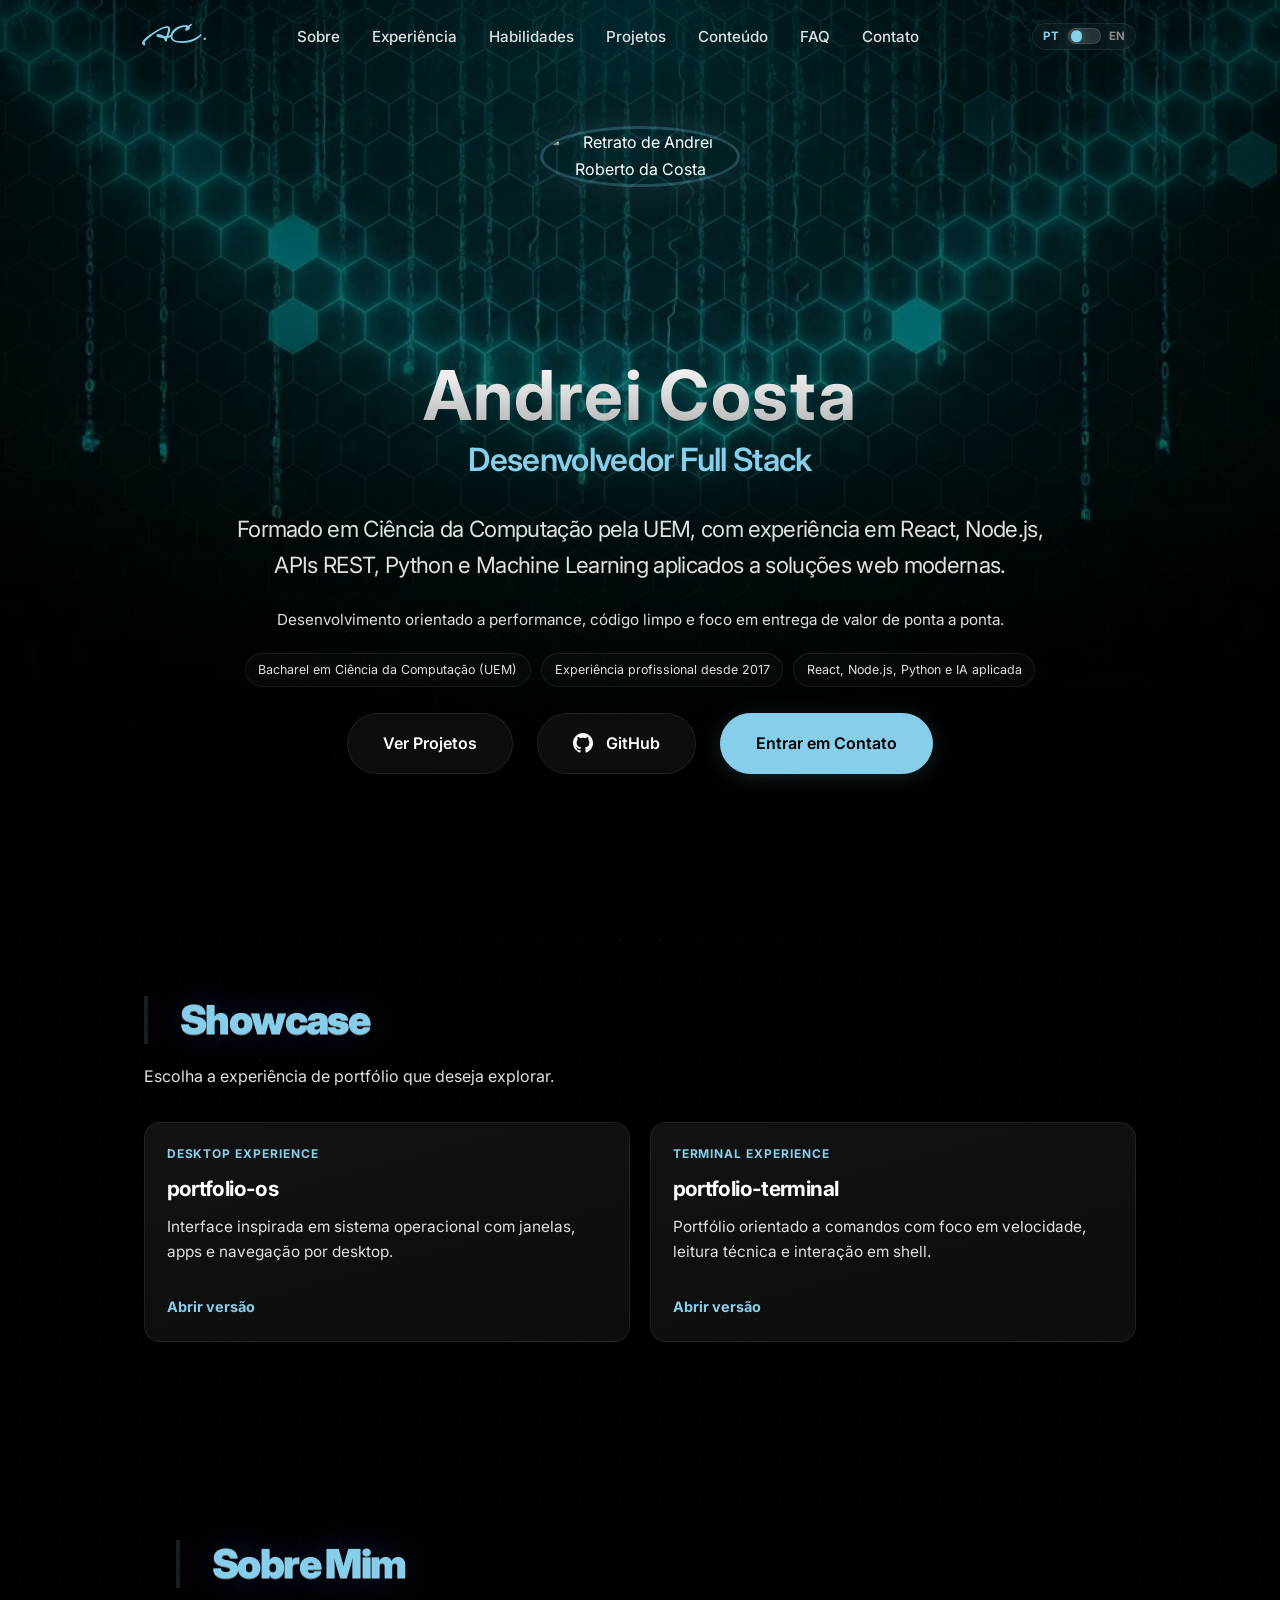
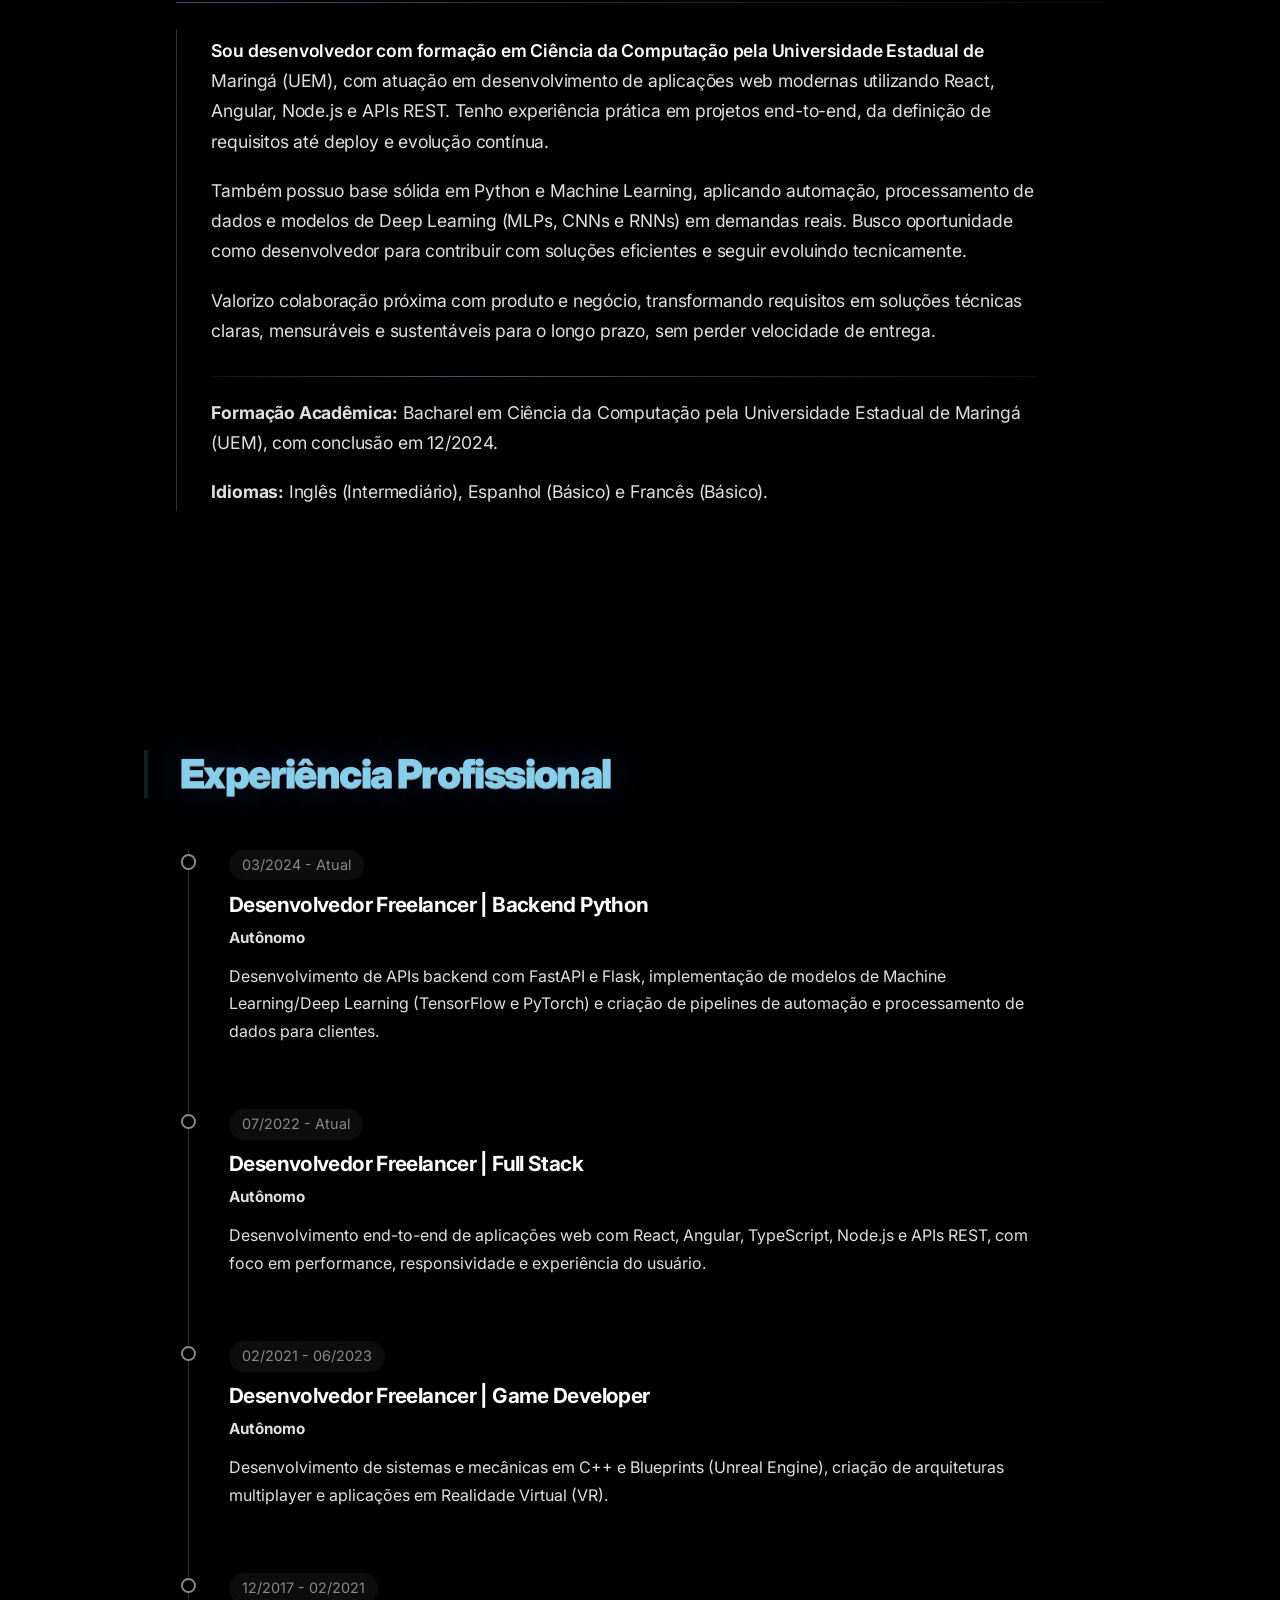
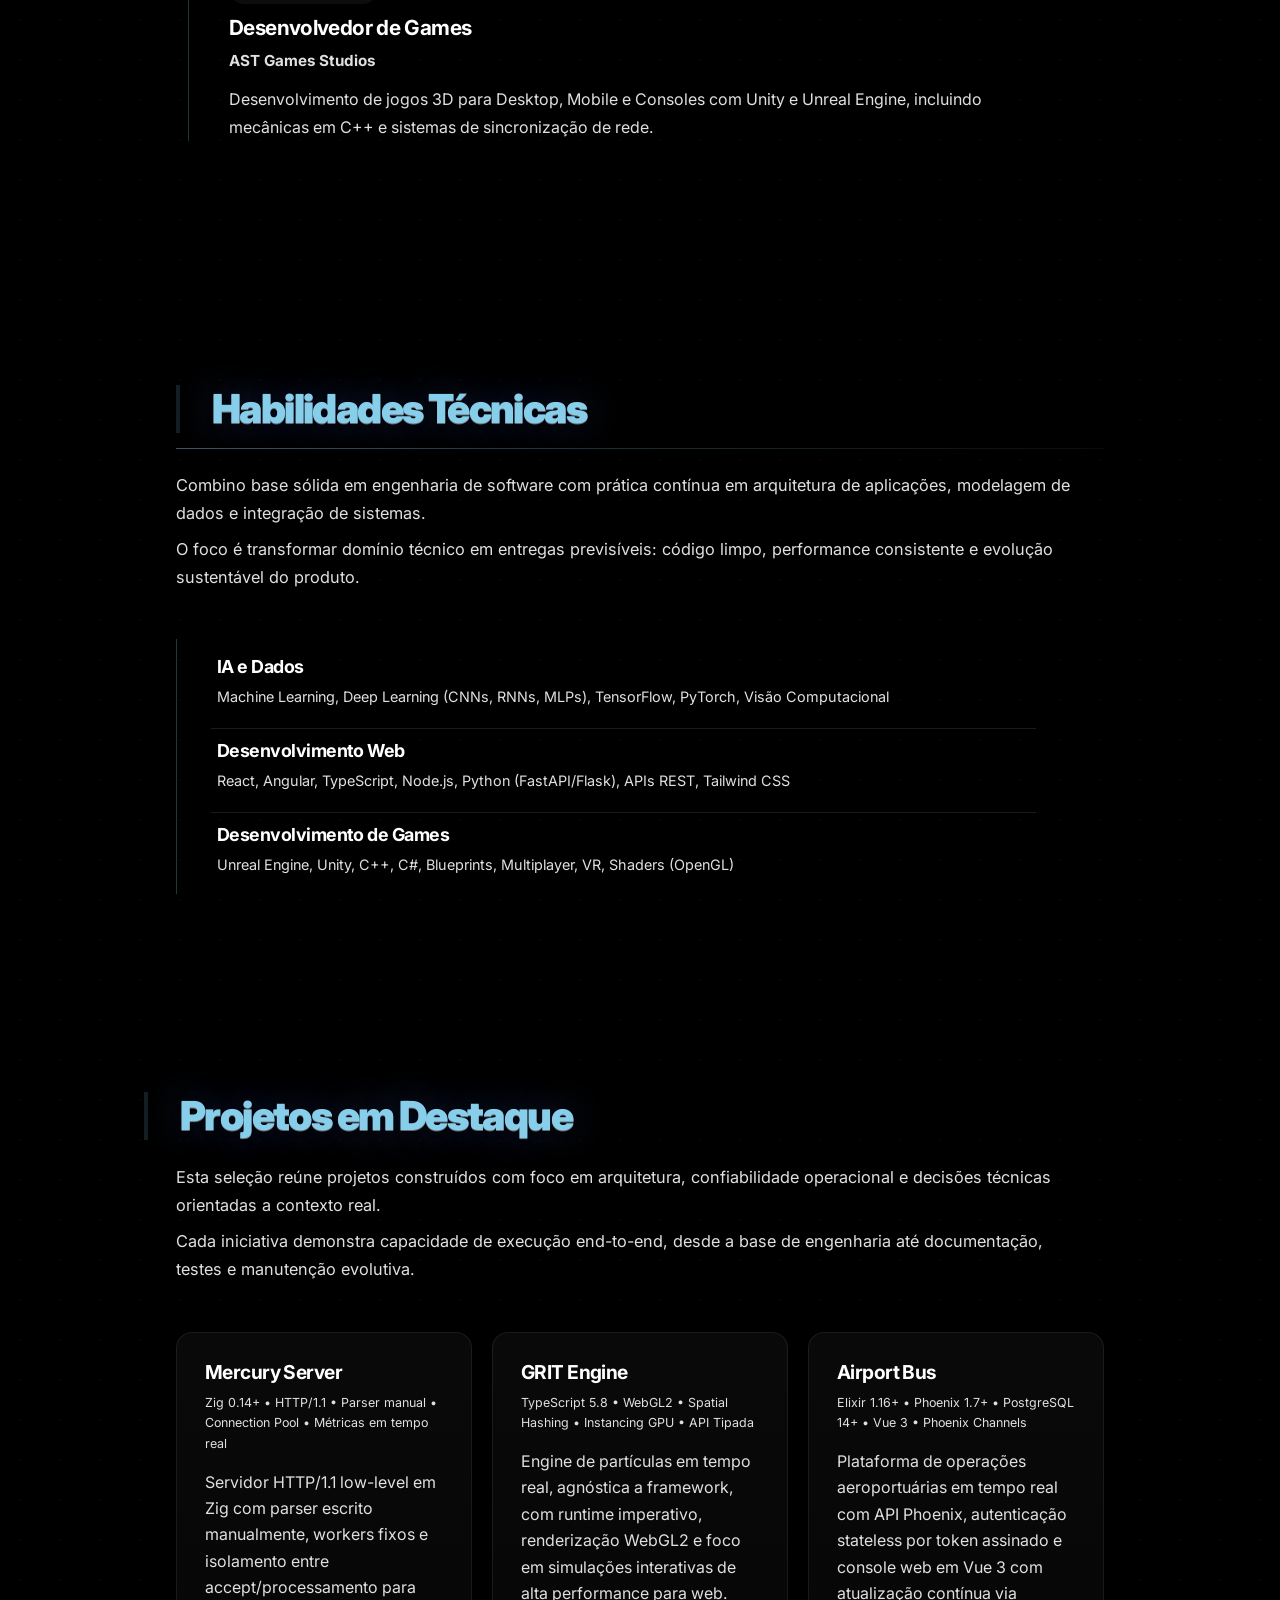
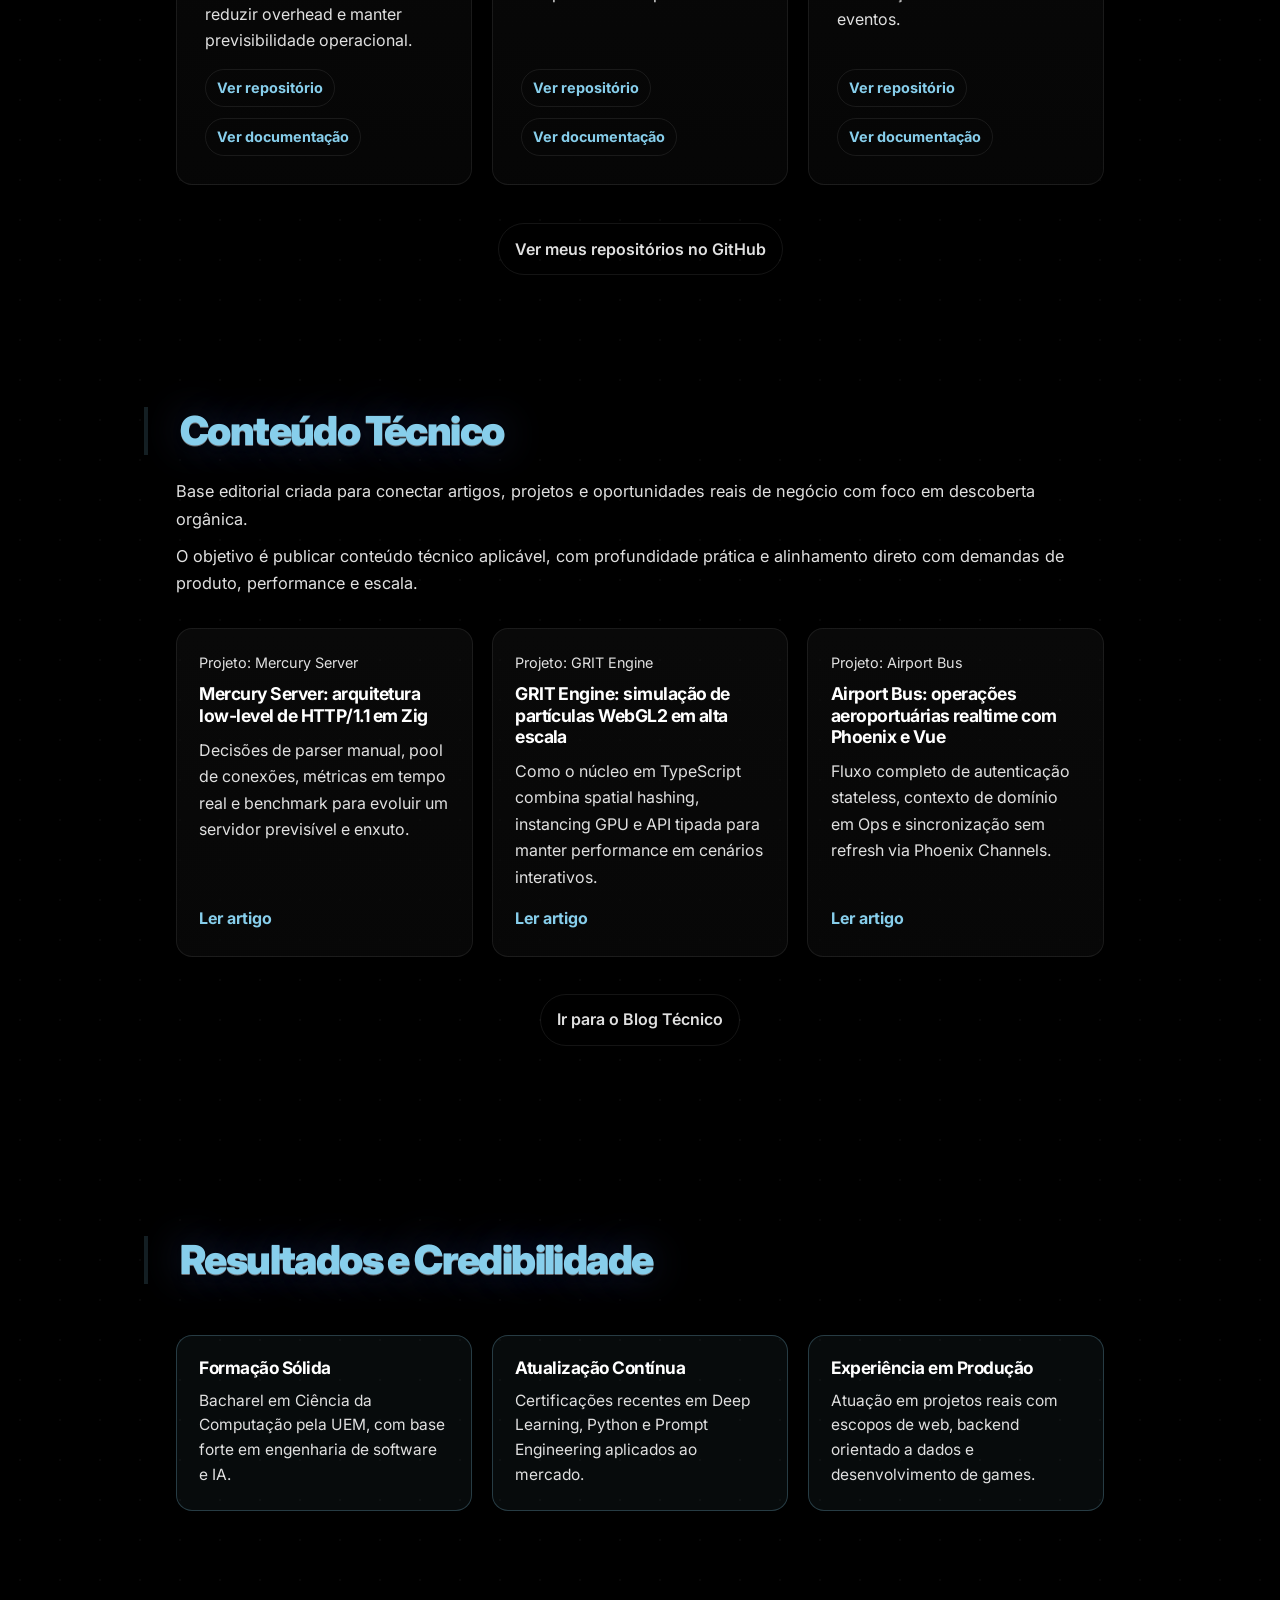
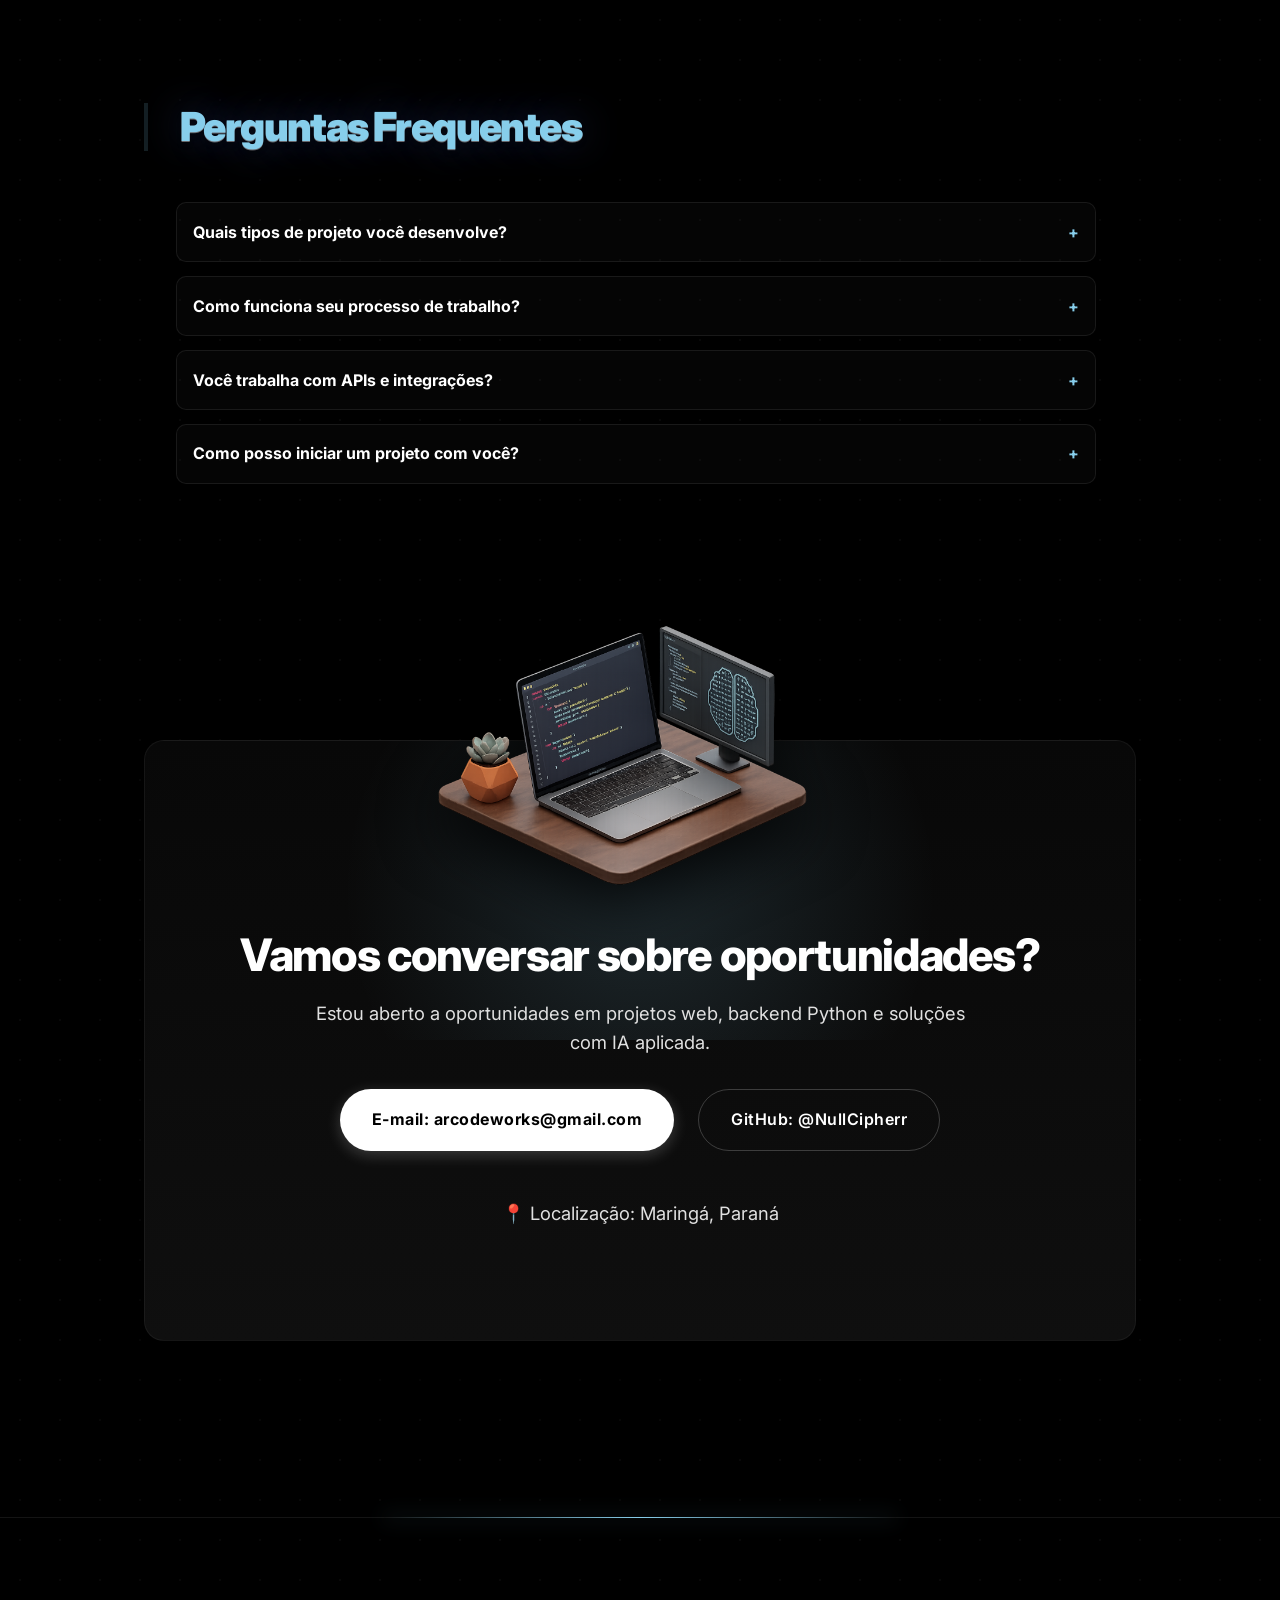
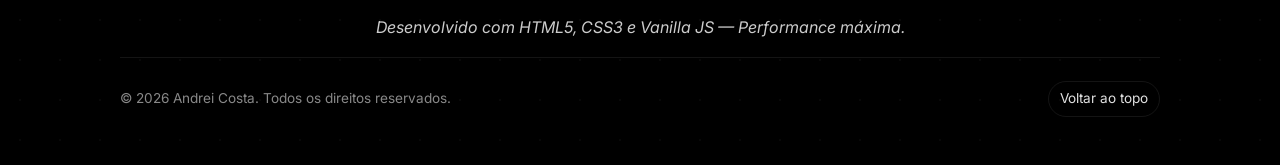
==== commit b40267c7: "fix(contact): estabilizar escala da imagem em produção" ====
--- a/index.html
+++ b/index.html
@@ -45,7 +45,7 @@
     <link rel="preload" as="image" href="assets/images/Background.png" fetchpriority="high">
 
     <!-- Styles -->
-    <link rel="stylesheet" href="css/style.css">
+    <link rel="stylesheet" href="css/style.css?v=20260427-contact-image-fix">
 
     <script type="application/ld+json">
         {
@@ -525,7 +525,7 @@
         <section id="contato" class="fade-element">
             <div class="footer-cta contact-card-new">
                 <div class="cta-glow"></div>
-                <img src="assets/images/devices_render.png" alt="Devices Render" class="contact-hero-image" loading="lazy">
+                <img src="assets/images/devices_render.png" alt="Devices Render" class="contact-hero-image" loading="lazy" width="450" height="300" decoding="async">
                 <h2 data-i18n="contact_header">Vamos conversar sobre oportunidades?</h2>
                 <p data-i18n="contact_text" class="contact-desc-new">Estou aberto a oportunidades em projetos web, backend Python e soluções com IA aplicada.</p>
                 <div class="contact-actions-new">
--- a/css/style.css
+++ b/css/style.css
@@ -1911,3 +1911,118 @@
         display: none;
     }
 }
+
+/* NEW CONTACT CARD RE-DESIGN */
+.contact-card-new {
+    display: flex;
+    flex-direction: column;
+    align-items: center;
+    background: linear-gradient(180deg, rgba(8, 8, 8, 1) 0%, rgba(15, 15, 15, 1) 100%);
+    border: 1px solid rgba(255, 255, 255, 0.05);
+    border-radius: 20px;
+    padding: 3rem 2rem 5rem 2rem;
+    position: relative;
+    box-shadow: 0 40px 60px rgba(0, 0, 0, 0.5);
+    overflow: visible;
+    /* Override hidden to allow image to escape if needed */
+    margin-top: 4rem;
+    /* Give space for the image sticking out */
+}
+
+.contact-hero-image {
+    display: block;
+    width: min(100%, 450px);
+    max-width: 450px;
+    min-width: 0;
+    object-fit: contain;
+    height: auto;
+    margin-top: -12rem;
+    /* Adjusted to be higher as requested */
+    margin-bottom: 2rem;
+    filter: drop-shadow(0 20px 30px rgba(0, 0, 0, 0.8));
+    position: relative;
+    z-index: 10;
+}
+
+.contact-card-new h2 {
+    font-size: clamp(1.8rem, 4vw, 2.8rem);
+    font-weight: 800;
+    color: #ffffff;
+    margin-bottom: 1rem;
+    z-index: 10;
+}
+
+.contact-desc-new {
+    color: #aaaaaa;
+    font-size: 1.1rem;
+    max-width: 600px;
+    margin: 0 auto 2.5rem auto;
+    text-align: center;
+    z-index: 10;
+}
+
+.contact-actions-new {
+    display: flex;
+    gap: 1.5rem;
+    justify-content: center;
+    width: 100%;
+    z-index: 10;
+}
+
+.btn-email-new {
+    background-color: #ffffff !important;
+    color: #000000 !important;
+    border-radius: 100px !important;
+    padding: 1rem 2rem !important;
+    font-weight: 700 !important;
+    text-decoration: none !important;
+    box-shadow: 0 4px 15px rgba(255, 255, 255, 0.2) !important;
+    border: none !important;
+    display: flex;
+    align-items: center;
+}
+
+.btn-email-new:hover {
+    background-color: #e0e0e0 !important;
+    color: #000000 !important;
+    transform: translateY(-2px);
+    box-shadow: 0 6px 20px rgba(255, 255, 255, 0.3) !important;
+}
+
+.btn-github-new {
+    background-color: transparent !important;
+    color: #ffffff !important;
+    border: 1px solid rgba(255, 255, 255, 0.2) !important;
+    border-radius: 100px !important;
+    padding: 1rem 2rem !important;
+    font-weight: 600 !important;
+    text-decoration: none !important;
+    display: flex;
+    align-items: center;
+}
+
+.btn-github-new:hover {
+    background-color: rgba(255, 255, 255, 0.05) !important;
+    border-color: rgba(255, 255, 255, 0.5) !important;
+    transform: translateY(-2px);
+}
+
+.contact-meta-new {
+    margin-top: 3rem;
+    z-index: 10;
+}
+
+@media (max-width: 768px) {
+    .contact-actions-new {
+        flex-direction: column;
+        align-items: center;
+    }
+
+    .btn-email-new,
+    .btn-github-new {
+        width: 100%;
+        text-align: center;
+        justify-content: center;
+        max-width: 300px;
+    }
+}
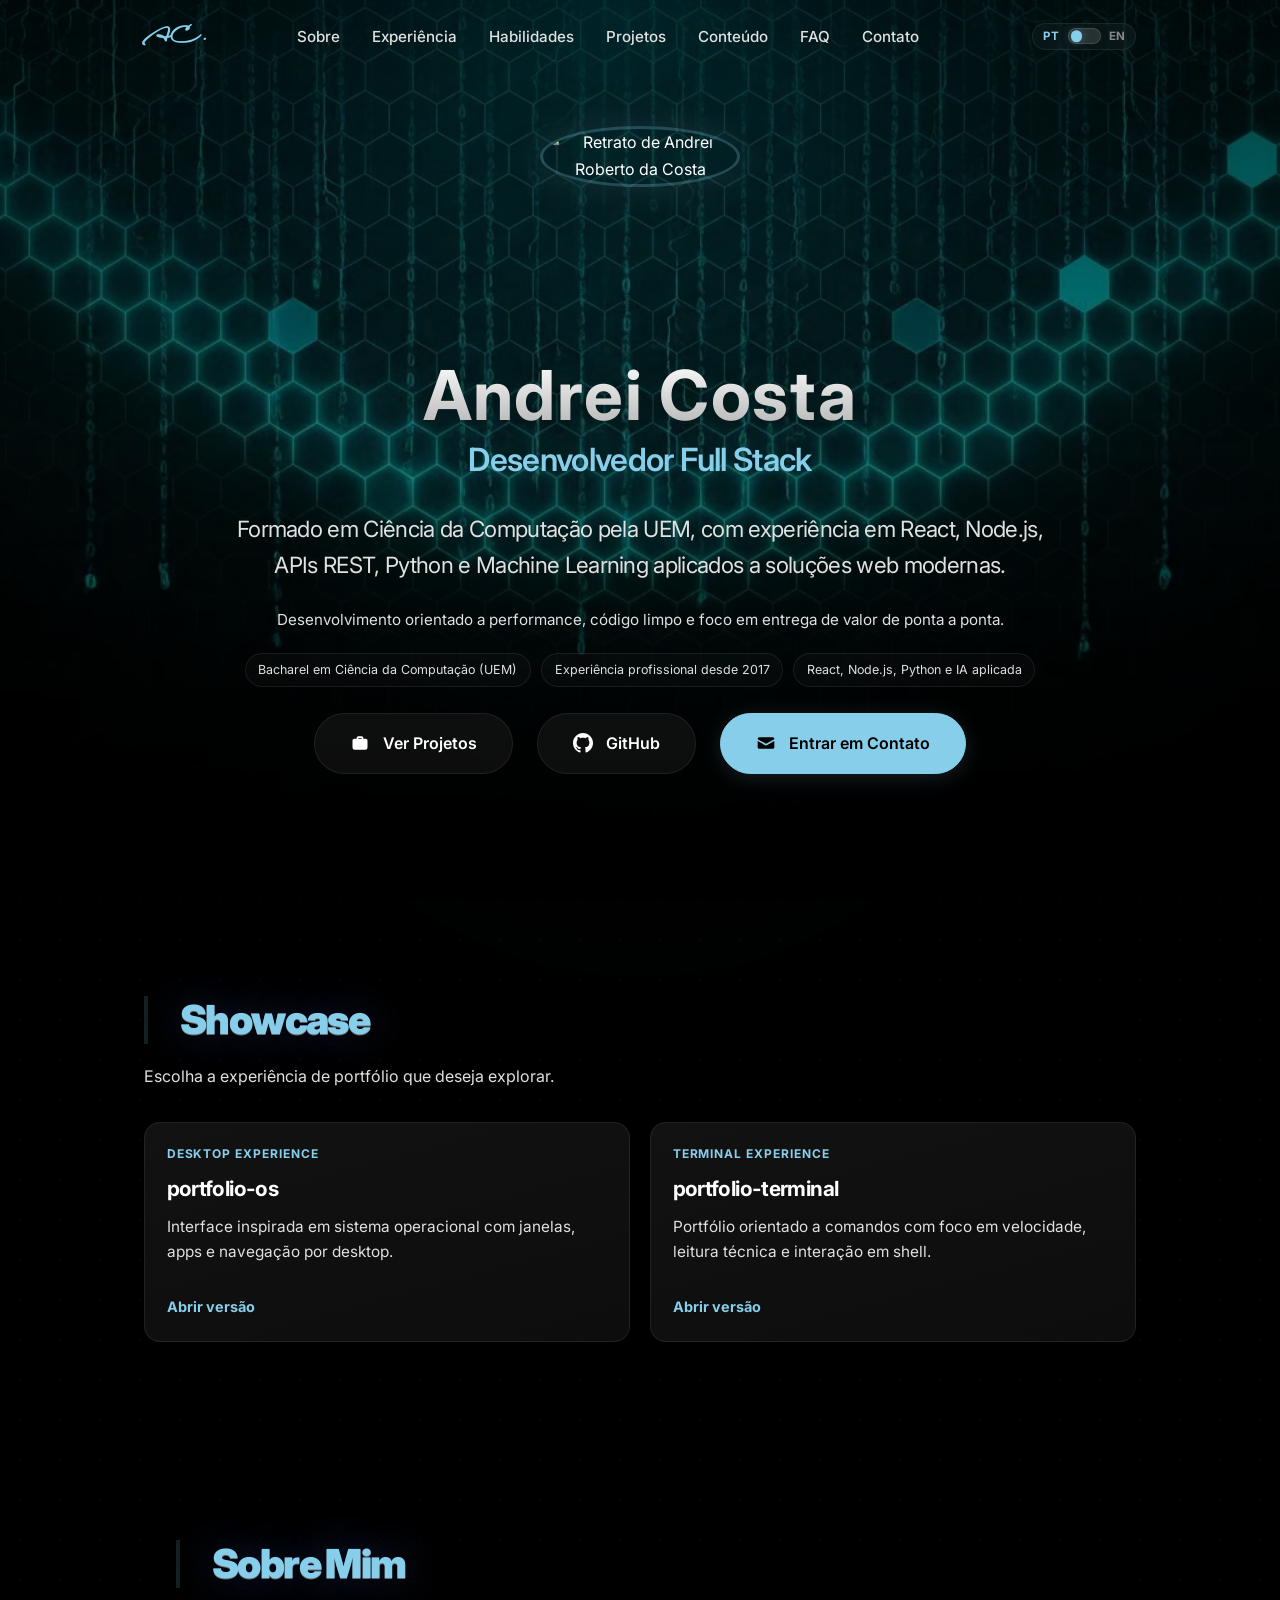
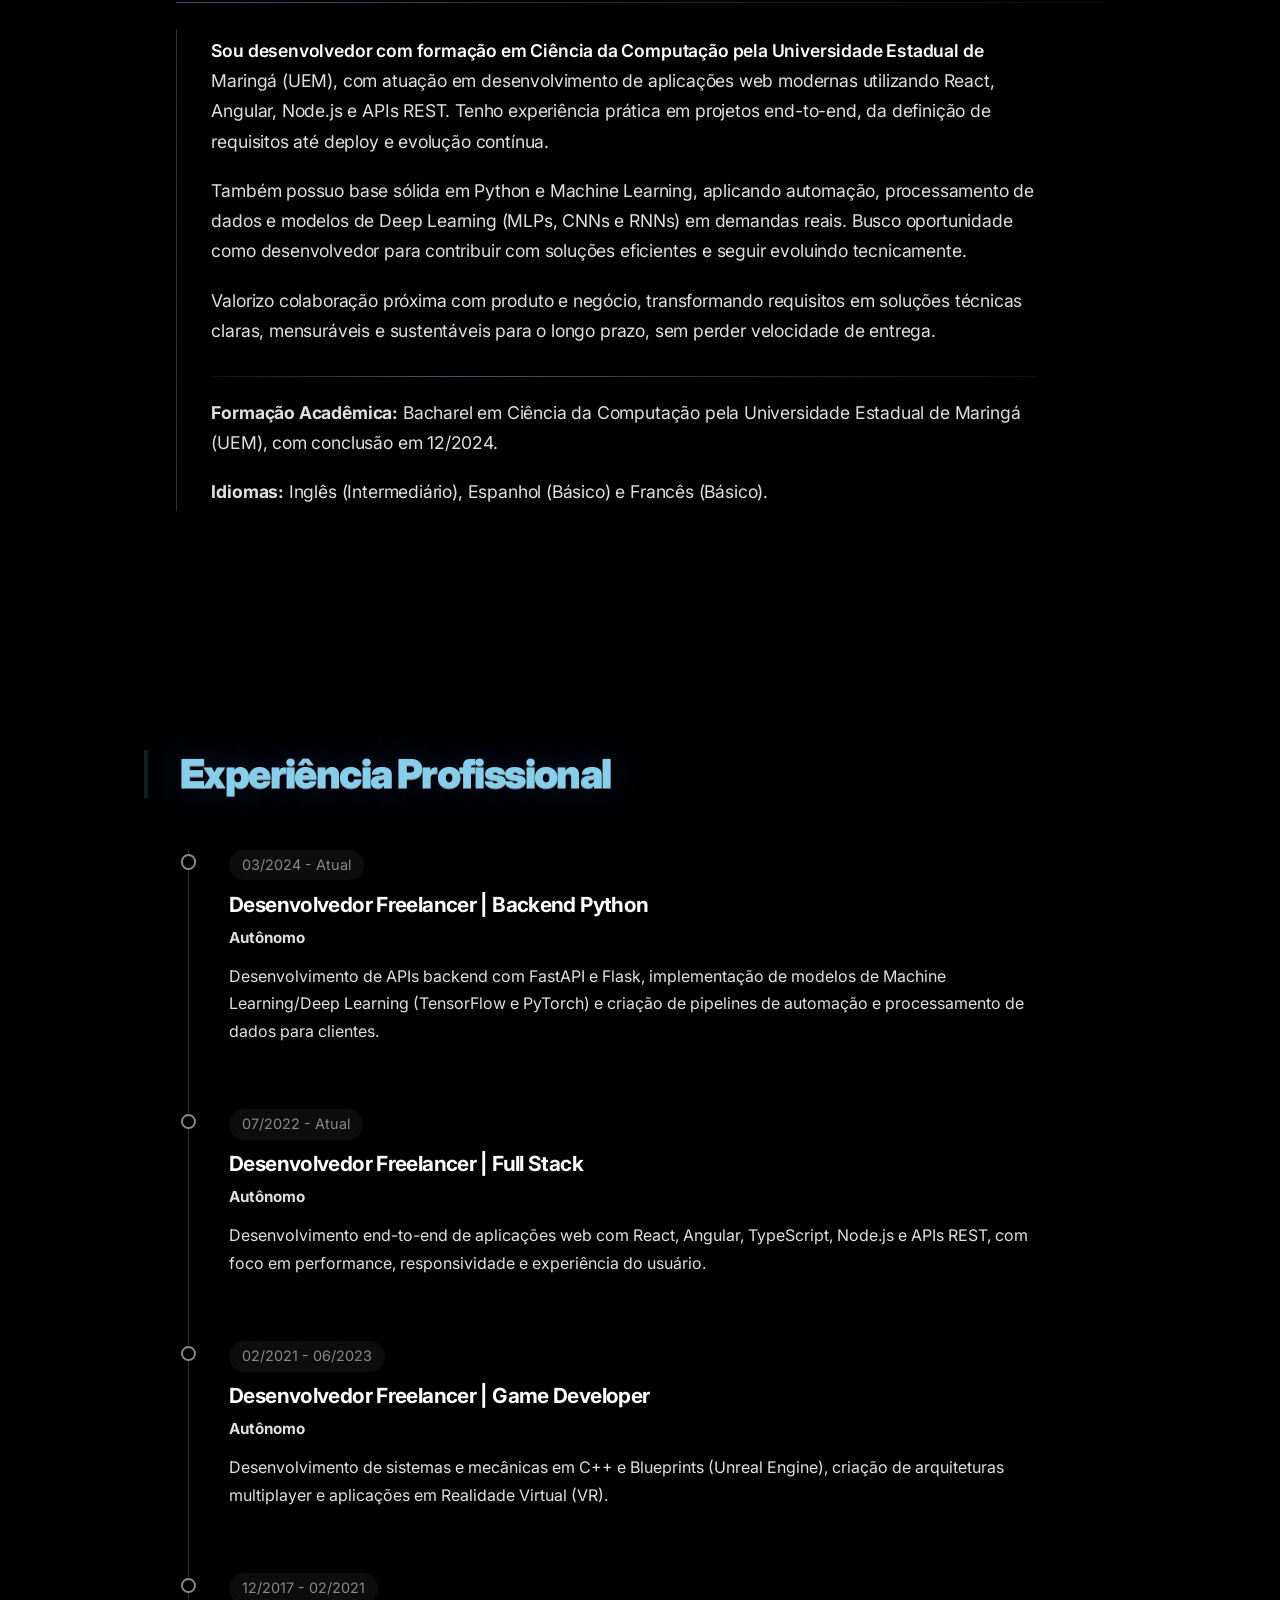
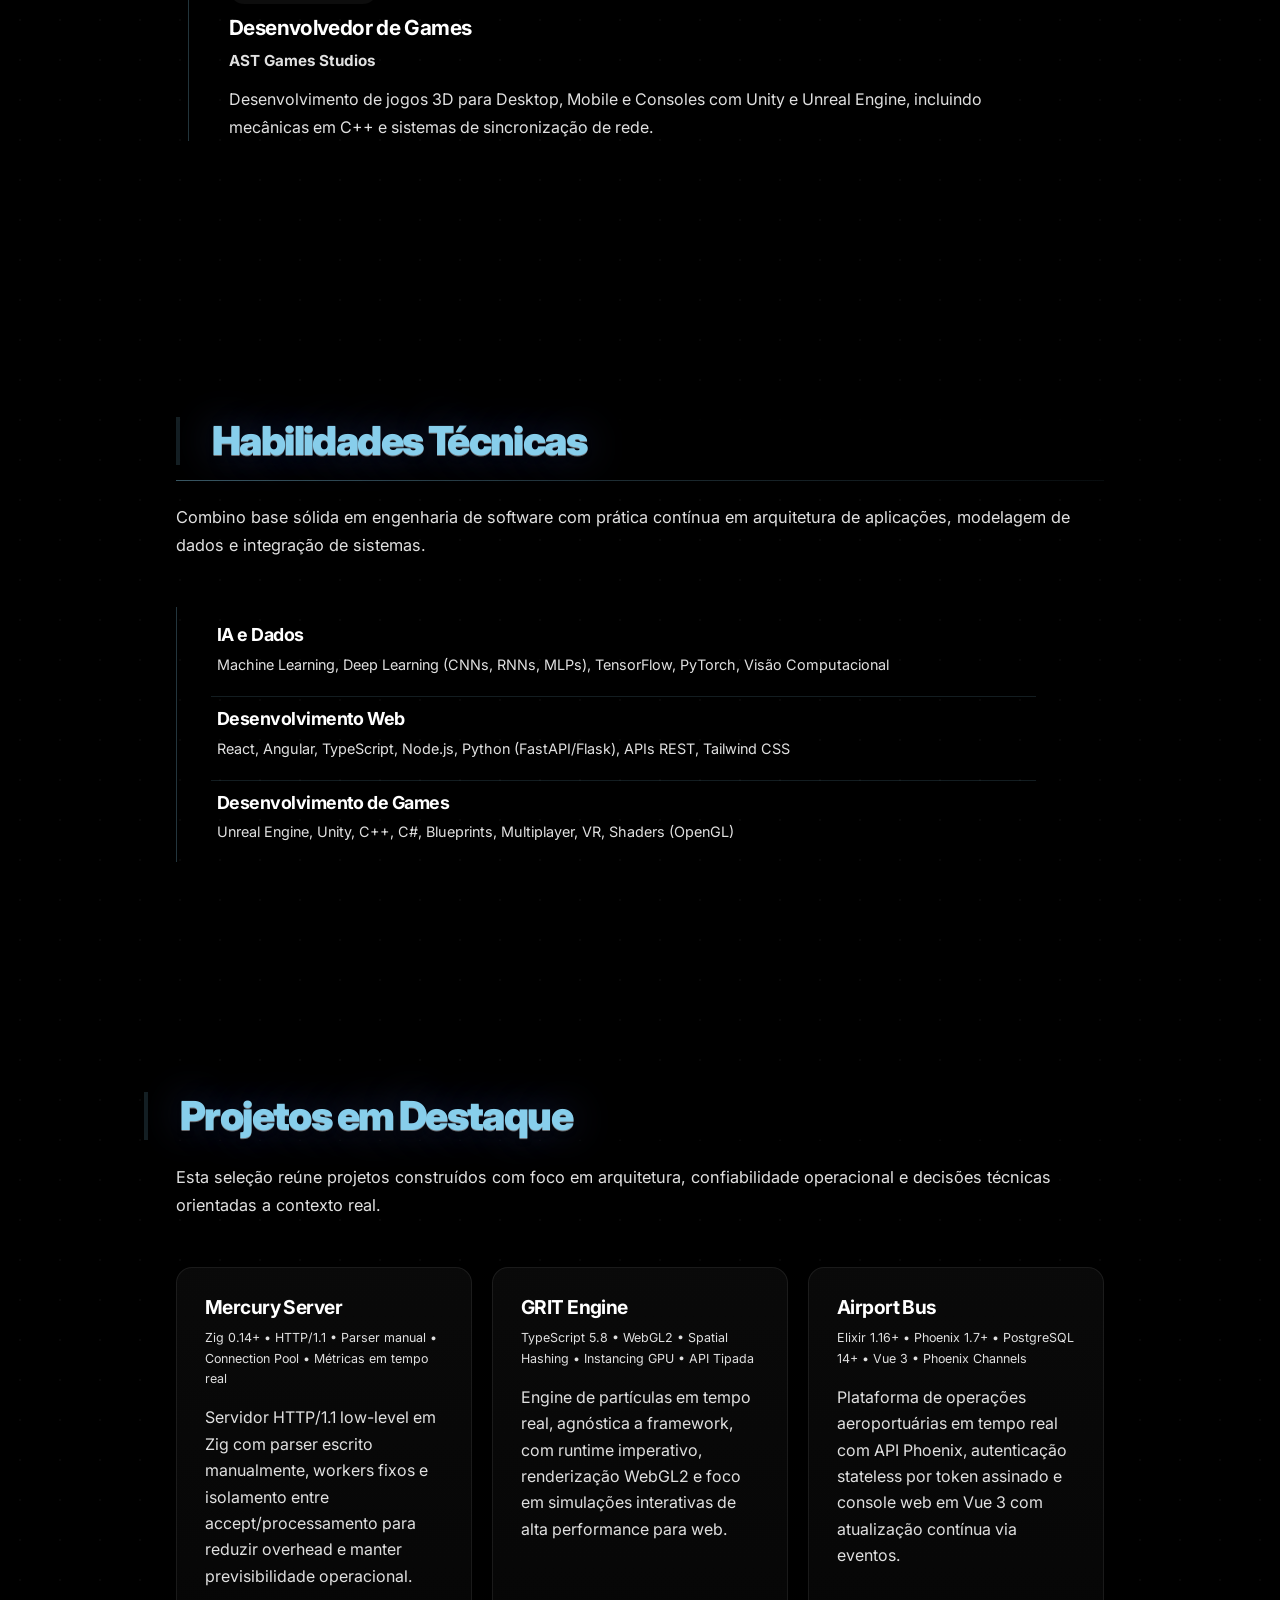
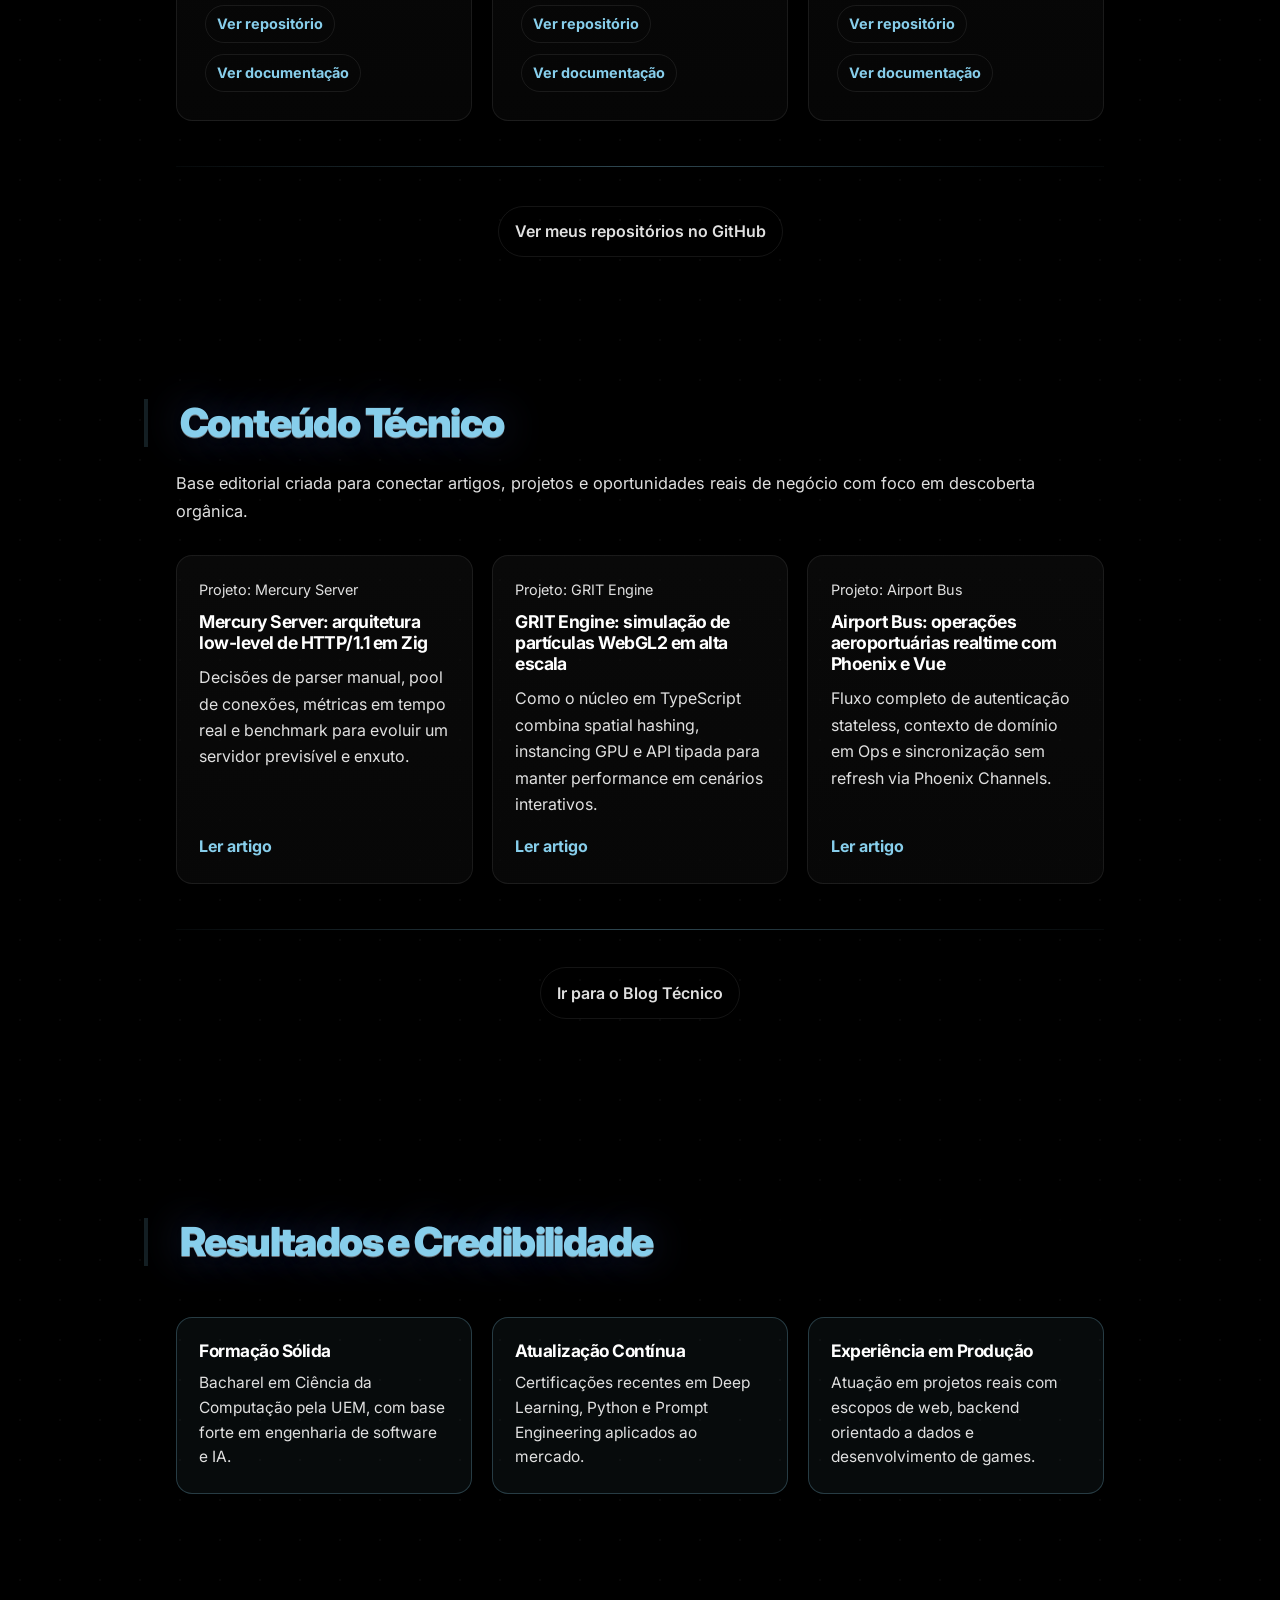
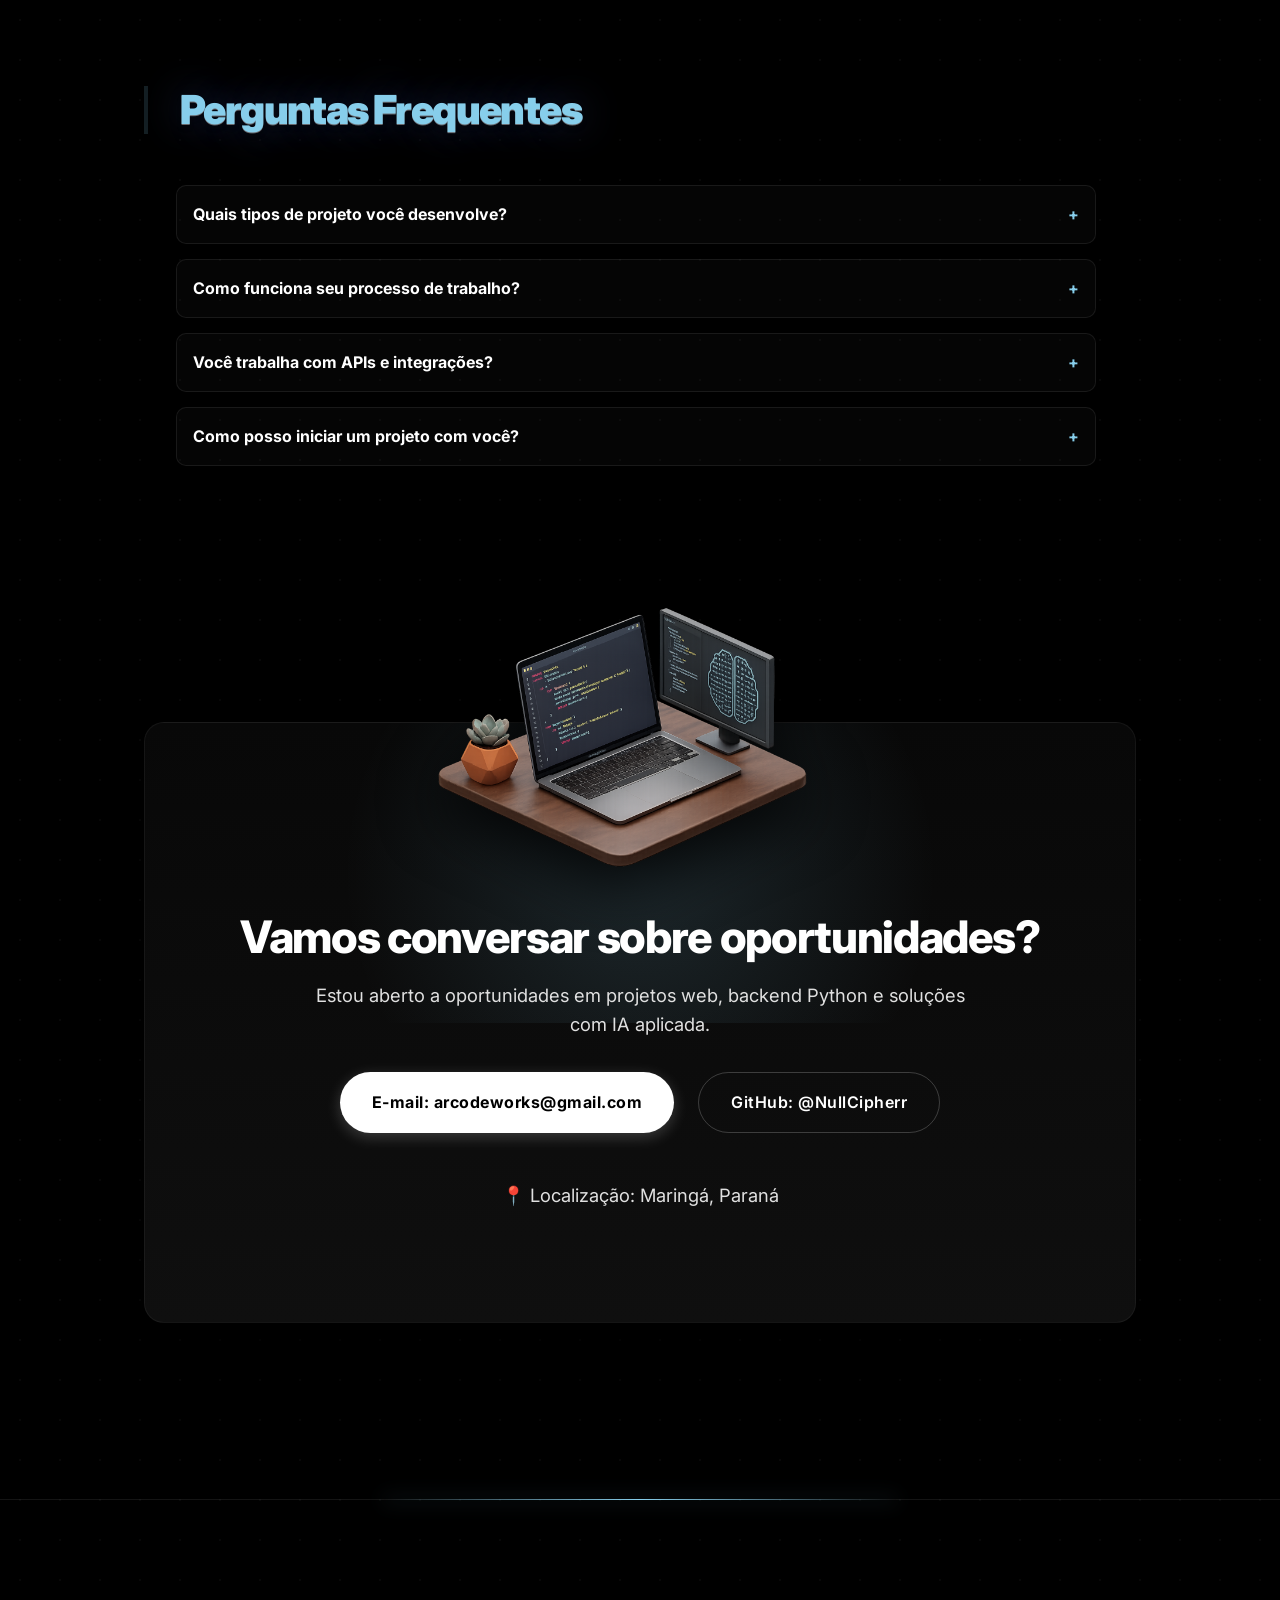
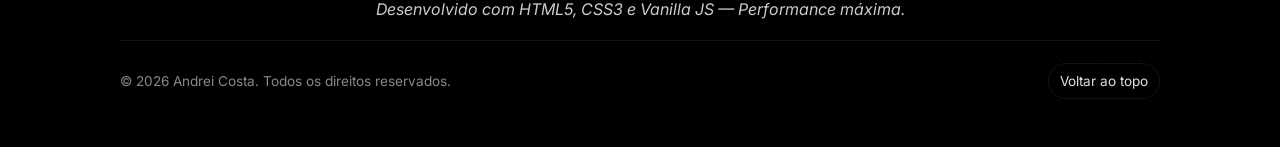
==== commit c75aa6dd: "feat(ui): atualizar hero, seções e otimizar imagem de contato" ====
--- a/index.html
+++ b/index.html
@@ -151,7 +151,14 @@
                 <span class="hero-proof-item" data-i18n="hero_proof_3">React, Node.js, Python e IA aplicada</span>
             </div>
             <div class="social-links">
-                <a href="#projetos" class="cta-secondary" data-i18n="hero_projects">Ver Projetos</a>
+                <a href="#projetos" class="cta-secondary">
+                    <svg class="cta-icon" width="20" height="20" viewBox="0 0 24 24" fill="currentColor"
+                        aria-hidden="true">
+                        <path
+                            d="M10 4a2 2 0 0 0-2 2v1H5a2 2 0 0 0-2 2v8a3 3 0 0 0 3 3h12a3 3 0 0 0 3-3V9a2 2 0 0 0-2-2h-3V6a2 2 0 0 0-2-2h-4Zm4 3h-4V6h4v1Z" />
+                    </svg>
+                    <span data-i18n="hero_projects">Ver Projetos</span>
+                </a>
                 <a href="https://github.com/NullCipherr" target="_blank" rel="noopener noreferrer"
                     class="cta-secondary">
                     <svg width="20" height="20" viewBox="0 0 24 24" fill="currentColor">
@@ -160,7 +167,14 @@
                     </svg>
                     <span data-i18n="hero_github">GitHub</span>
                 </a>
-                <a href="#contato" class="cta-primary" data-i18n="hero_contact">Entrar em Contato</a>
+                <a href="#contato" class="cta-primary">
+                    <svg class="cta-icon" width="20" height="20" viewBox="0 0 24 24" fill="currentColor"
+                        aria-hidden="true">
+                        <path
+                            d="M4 5a2 2 0 0 0-2 2v.35l10 5.56 10-5.56V7a2 2 0 0 0-2-2H4Zm18 4.65-9.51 5.28a1 1 0 0 1-.98 0L2 9.65V17a2 2 0 0 0 2 2h16a2 2 0 0 0 2-2V9.65Z" />
+                    </svg>
+                    <span data-i18n="hero_contact">Entrar em Contato</span>
+                </a>
             </div>
         </div>
     </section>
@@ -304,10 +318,6 @@
                     Combino base sólida em engenharia de software com prática contínua em arquitetura de aplicações,
                     modelagem de dados e integração de sistemas.
                 </p>
-                <p class="section-intro" data-i18n="skills_intro_2">
-                    O foco é transformar domínio técnico em entregas previsíveis: código limpo, performance consistente
-                    e evolução sustentável do produto.
-                </p>
             </div>
             <div class="bento-grid">
                 <div class="bento-item">
@@ -337,10 +347,6 @@
                     Esta seleção reúne projetos construídos com foco em arquitetura, confiabilidade operacional e
                     decisões técnicas orientadas a contexto real.
                 </p>
-                <p class="section-intro" data-i18n="projects_intro_2">
-                    Cada iniciativa demonstra capacidade de execução end-to-end, desde a base de engenharia até
-                    documentação, testes e manutenção evolutiva.
-                </p>
             </div>
             <div class="projects-grid">
                 <article class="project-card">
@@ -400,6 +406,7 @@
                     </div>
                 </article>
             </div>
+            <div class="section-cards-divider" aria-hidden="true"></div>
             <p class="projects-cta">
                 <a href="https://github.com/NullCipherr?tab=repositories" target="_blank" rel="noopener noreferrer"
                     data-i18n="projects_blog_cta">Ver meus repositórios no GitHub</a>
@@ -414,10 +421,6 @@
                     Base editorial criada para conectar artigos, projetos e oportunidades reais de negócio com foco em
                     descoberta orgânica.
                 </p>
-                <p class="section-intro" data-i18n="content_intro_2">
-                    O objetivo é publicar conteúdo técnico aplicável, com profundidade prática e alinhamento direto com
-                    demandas de produto, performance e escala.
-                </p>
             </div>
 
             <div class="content-pillars-grid">
@@ -454,6 +457,7 @@
                         artigo</a>
                 </article>
             </div>
+            <div class="section-cards-divider" aria-hidden="true"></div>
 
             <p class="content-blog-cta">
                 <a href="blog/index.html" data-i18n="content_blog_cta">Ir para o Blog Técnico</a>
--- a/css/style.css
+++ b/css/style.css
@@ -670,6 +670,10 @@
     transition: var(--transition);
 }
 
+.cta-icon {
+    flex-shrink: 0;
+}
+
 .cta-primary {
     color: var(--bg-main);
     background: var(--accent);
@@ -1044,6 +1048,15 @@
     margin: 1.4rem 2rem 0 2rem;
     display: flex;
     justify-content: center;
+}
+
+.section-cards-divider {
+    height: 1px;
+    margin: 1.35rem 2rem 0 2rem;
+    background: linear-gradient(90deg,
+            rgba(135, 206, 235, 0.04) 0%,
+            rgba(135, 206, 235, 0.35) 50%,
+            rgba(135, 206, 235, 0.04) 100%);
 }
 
 .projects-cta a {
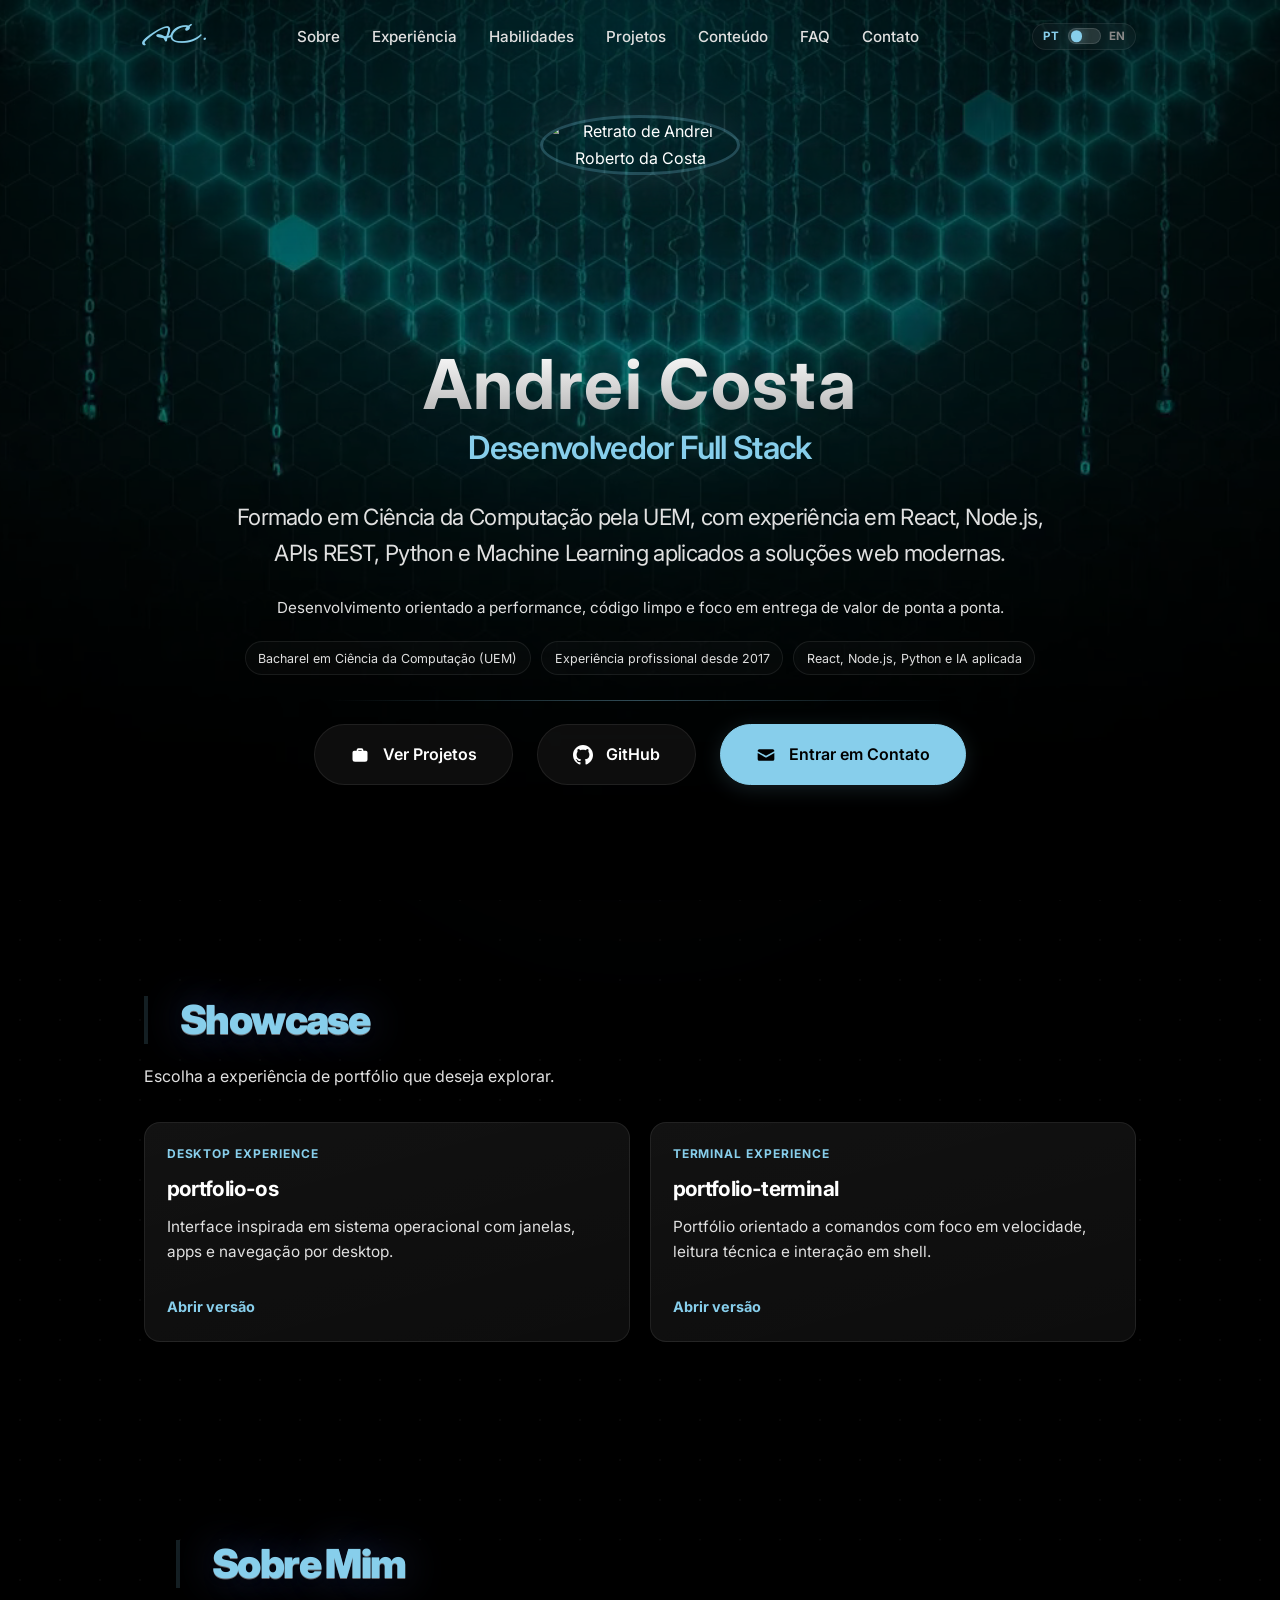
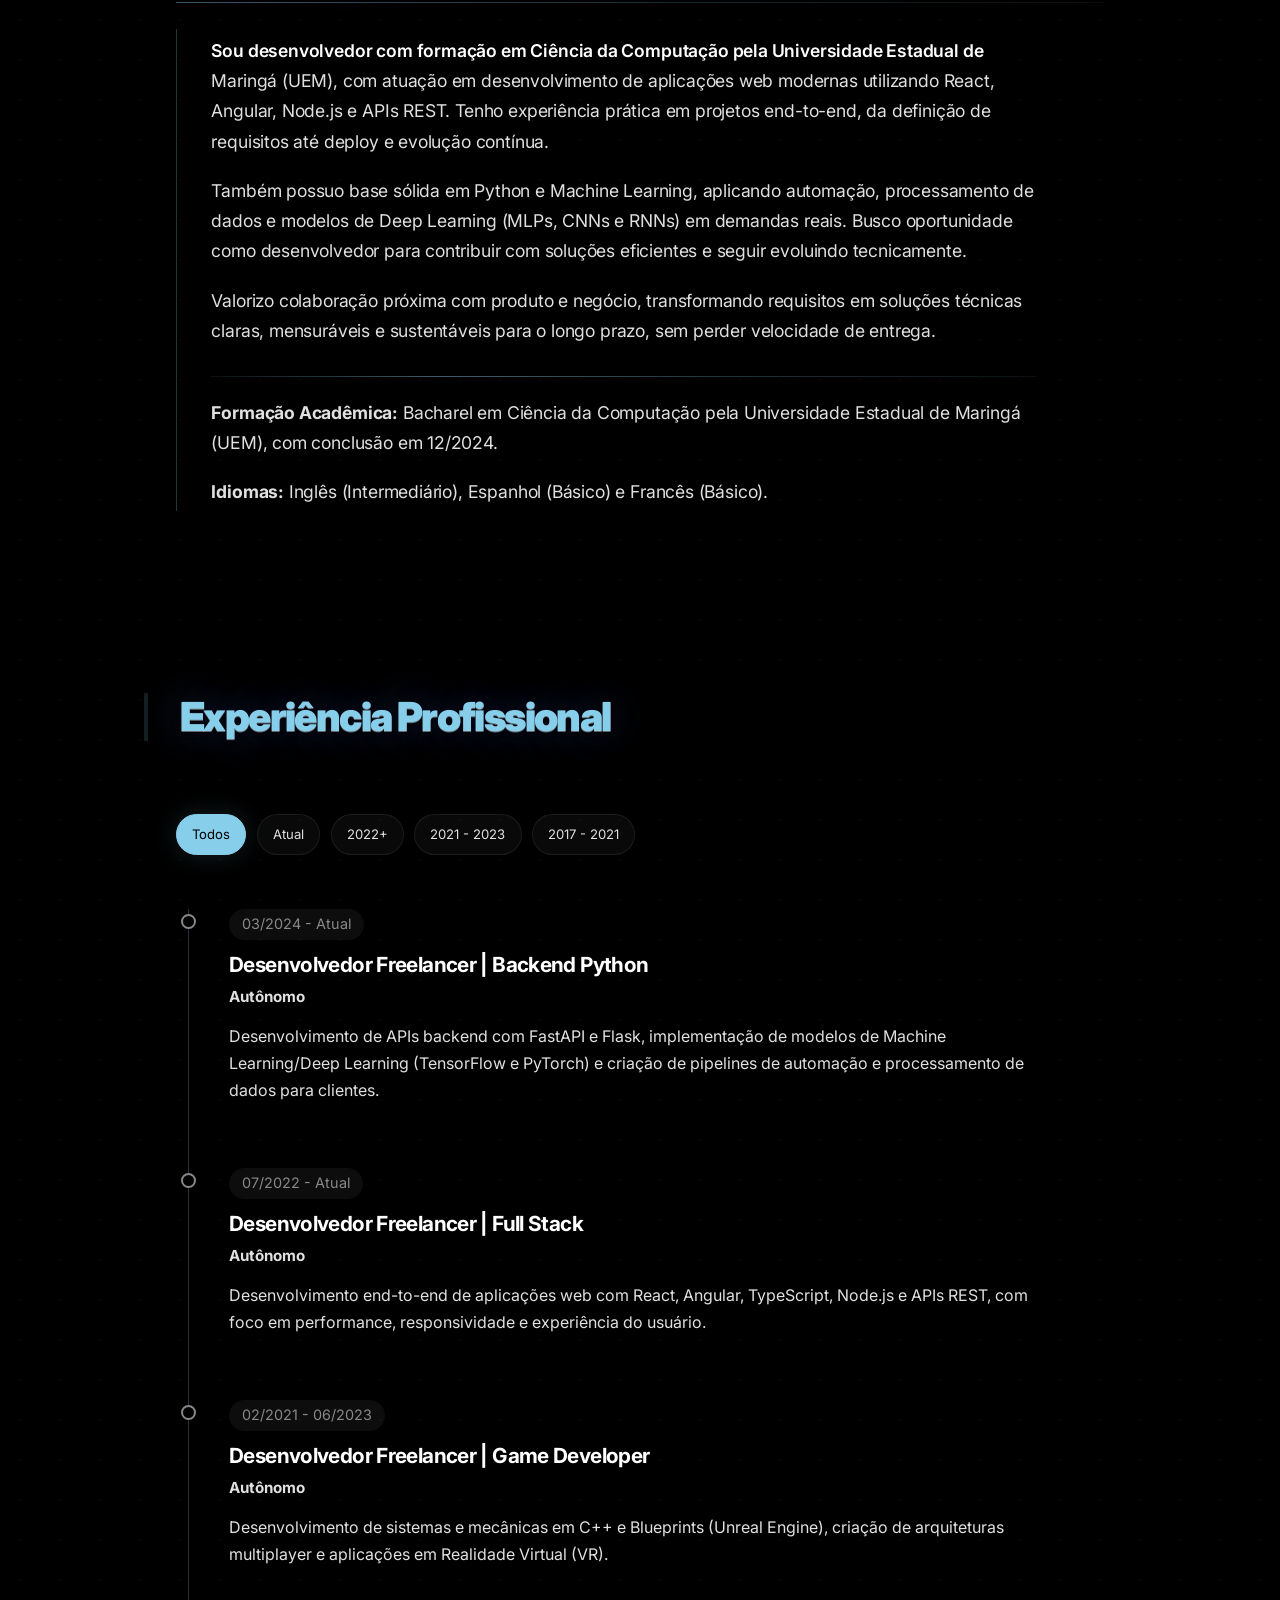
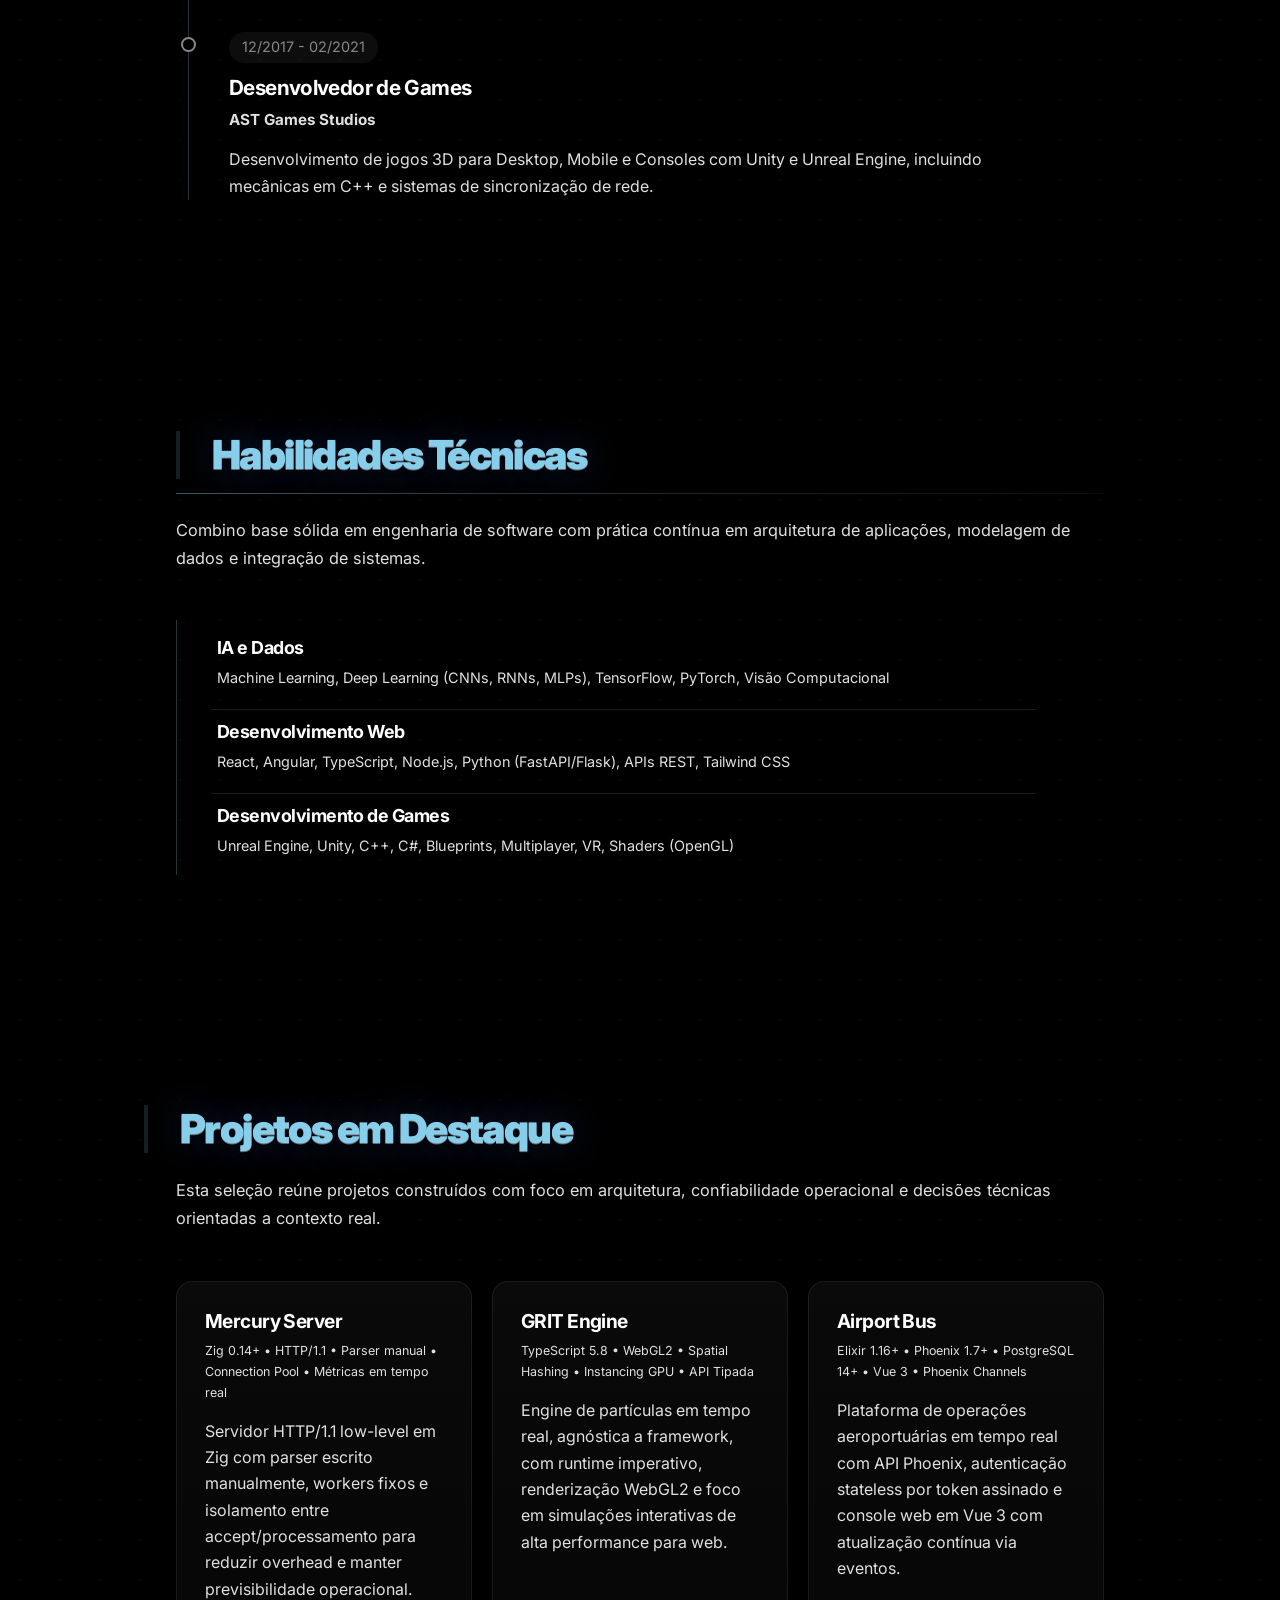
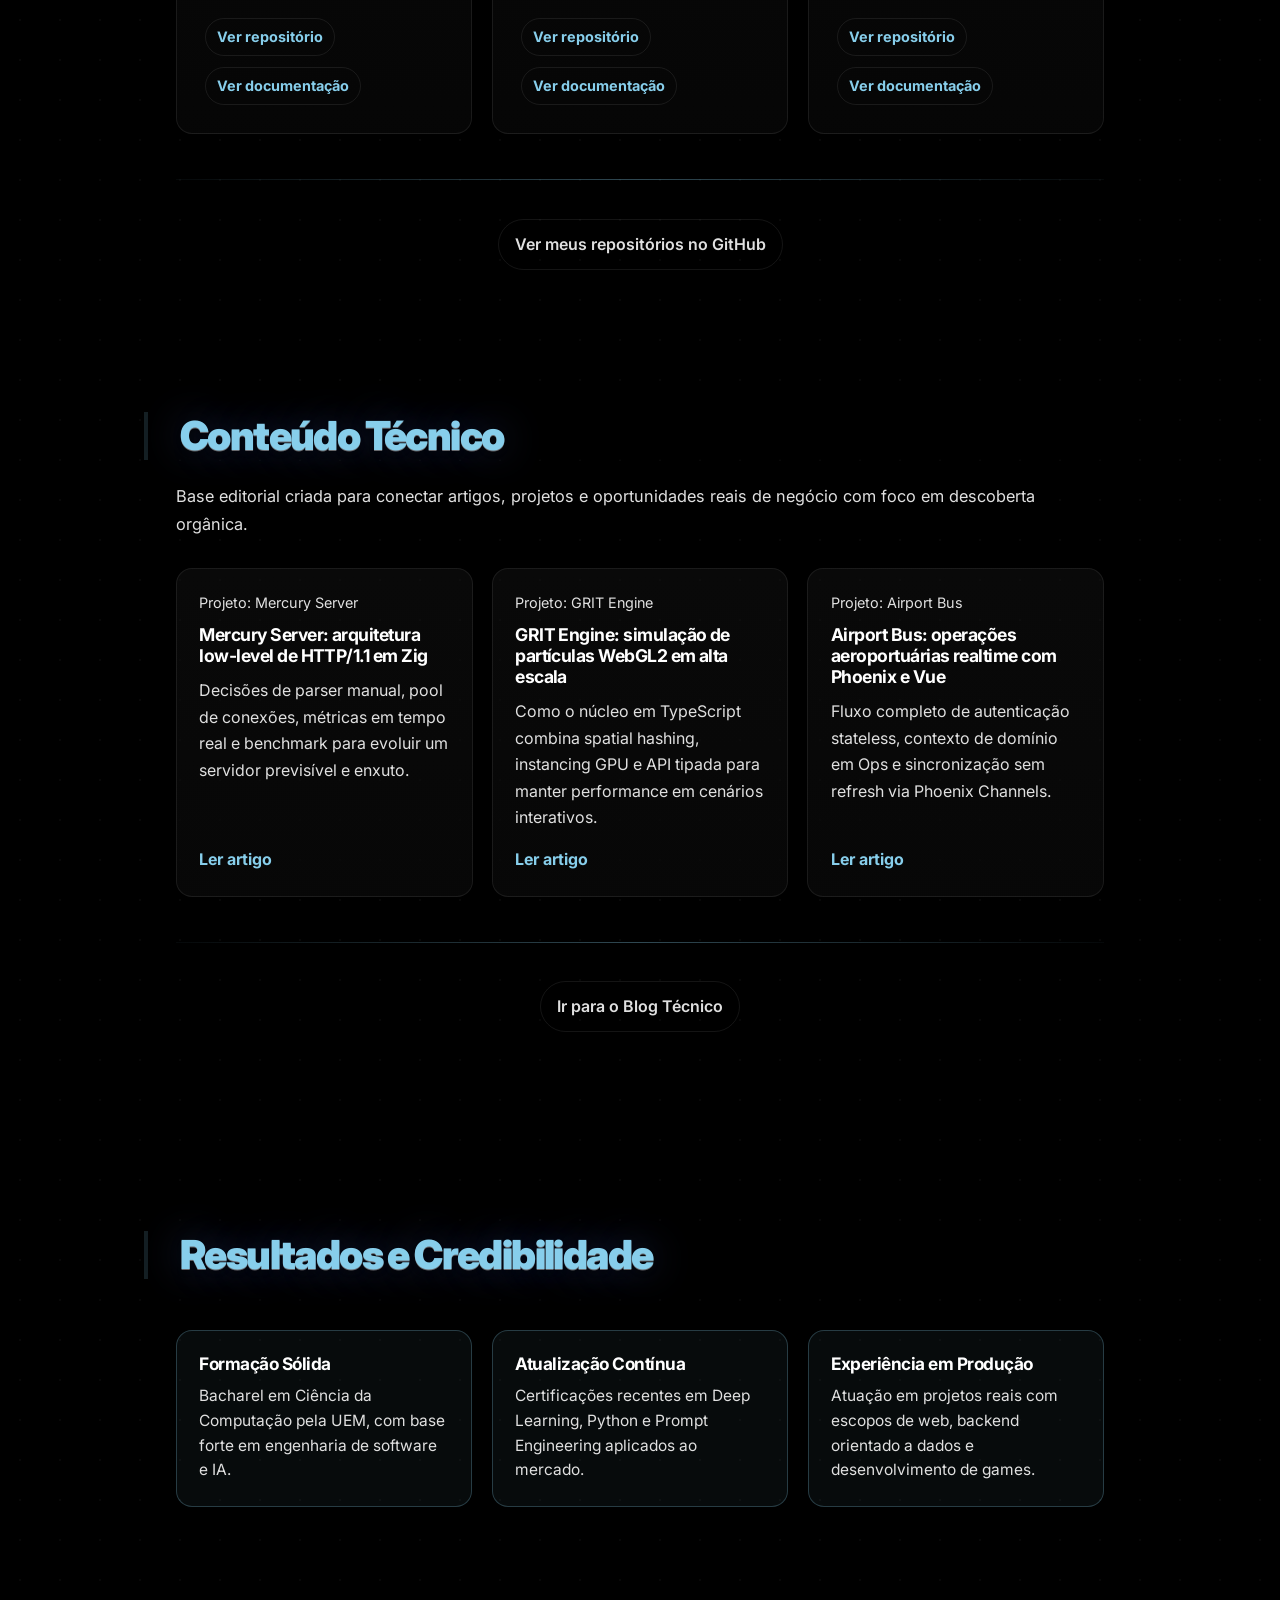
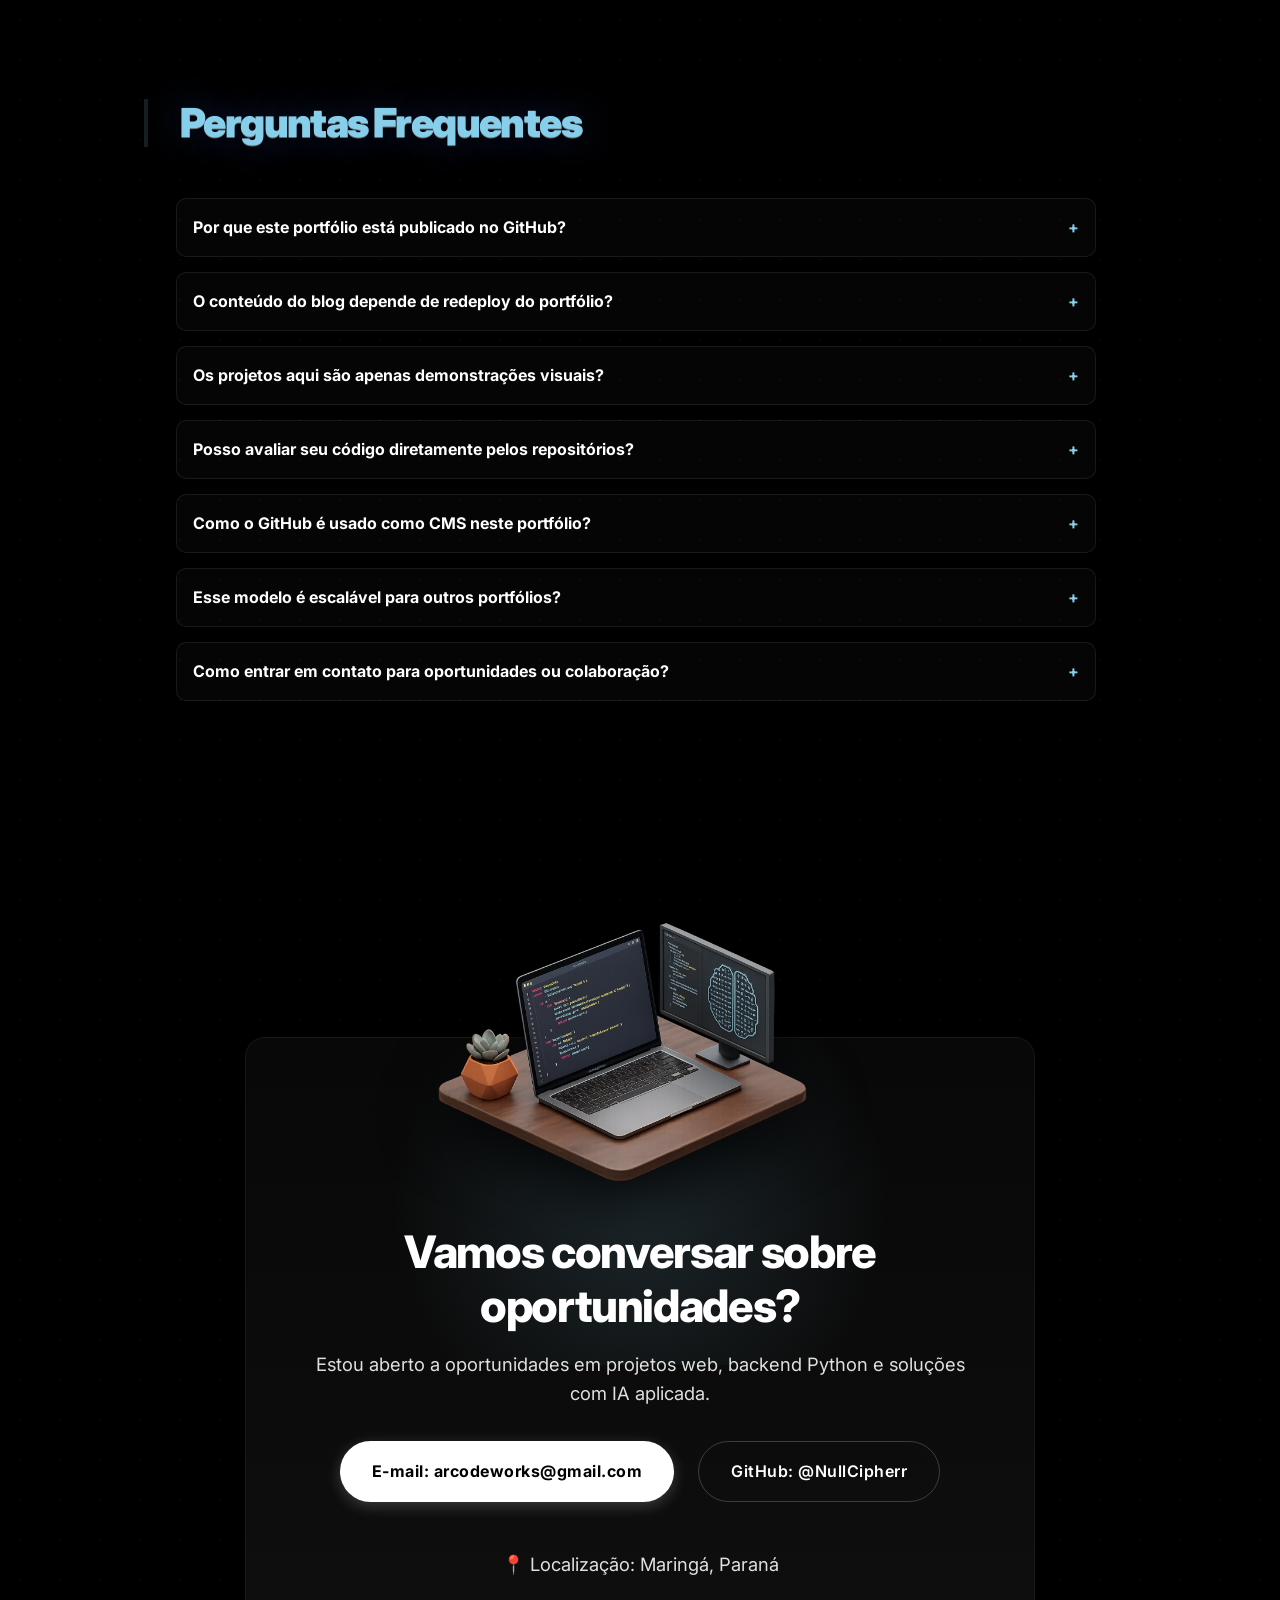
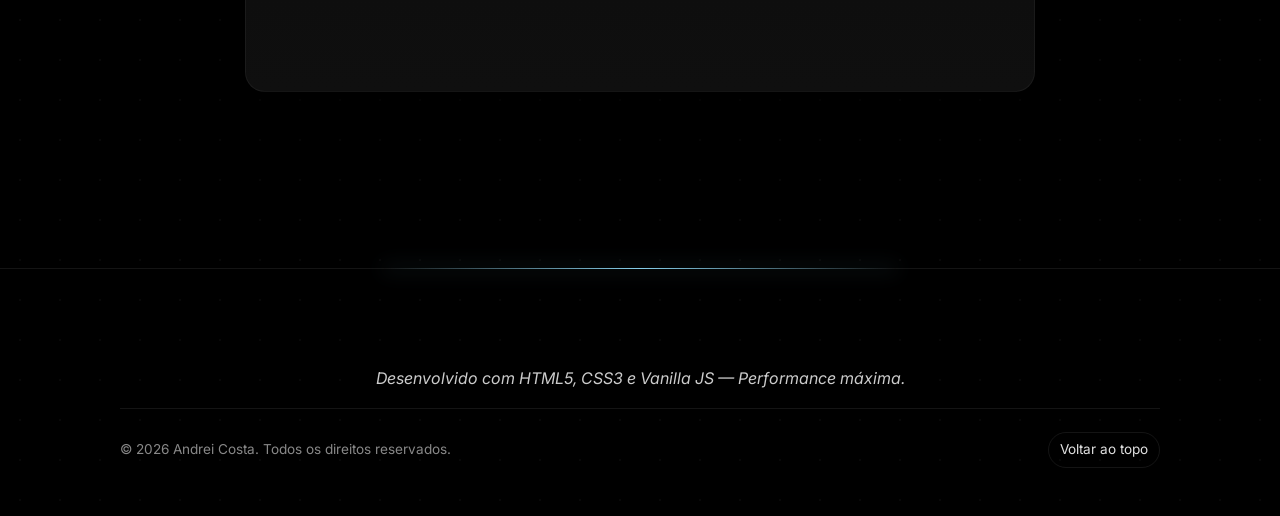
==== commit 81fa3aff: "feat(portfolio): aprimorar blog faq hero e experiencia" ====
--- a/index.html
+++ b/index.html
@@ -150,6 +150,7 @@
                 <span class="hero-proof-item" data-i18n="hero_proof_2">Experiência profissional desde 2017</span>
                 <span class="hero-proof-item" data-i18n="hero_proof_3">React, Node.js, Python e IA aplicada</span>
             </div>
+            <div class="hero-actions-divider" aria-hidden="true"></div>
             <div class="social-links">
                 <a href="#projetos" class="cta-secondary">
                     <svg class="cta-icon" width="20" height="20" viewBox="0 0 24 24" fill="currentColor"
@@ -260,8 +261,29 @@
         <!-- Experiência Section -->
         <section id="experiencia" class="fade-element">
             <h2 class="section-title" data-i18n="experience_title">Experiência Profissional</h2>
+            <div class="experience-filters" role="toolbar" aria-label="Filtrar experiência por período"
+                data-i18n-attr="aria-label:experience_filters_aria">
+                <button class="experience-filter is-active" type="button" data-experience-filter="all"
+                    aria-pressed="true">
+                    <span data-i18n="experience_filter_all">Todos</span>
+                </button>
+                <button class="experience-filter" type="button" data-experience-filter="current"
+                    aria-pressed="false">
+                    <span data-i18n="experience_filter_current">Atual</span>
+                </button>
+                <button class="experience-filter" type="button" data-experience-filter="recent" aria-pressed="false">
+                    <span data-i18n="experience_filter_recent">2022+</span>
+                </button>
+                <button class="experience-filter" type="button" data-experience-filter="game-freelance"
+                    aria-pressed="false">
+                    <span data-i18n="experience_filter_game_freelance">2021 - 2023</span>
+                </button>
+                <button class="experience-filter" type="button" data-experience-filter="ast" aria-pressed="false">
+                    <span data-i18n="experience_filter_ast">2017 - 2021</span>
+                </button>
+            </div>
             <div class="timeline">
-                <div class="timeline-item">
+                <div class="timeline-item" data-experience-years="current recent">
                     <div class="timeline-date mono-text" data-i18n="experience_date_now">Atual</div>
                     <div class="timeline-content">
                         <h3 data-i18n="exp1_title">Desenvolvedor Freelancer | Backend Python</h3>
@@ -272,7 +294,7 @@
                             Computacional, Séries Temporais) usando TensorFlow e PyTorch.</p>
                     </div>
                 </div>
-                <div class="timeline-item">
+                <div class="timeline-item" data-experience-years="current recent">
                     <div class="timeline-content">
                         <div class="timeline-date mono-text" data-i18n="experience_date_fullstack">07/2022 - Atual</div>
                         <h3 data-i18n="exp2_title">Desenvolvedor Freelancer | Full Stack</h3>
@@ -282,7 +304,7 @@
                             Tailwind CSS.</p>
                     </div>
                 </div>
-                <div class="timeline-item">
+                <div class="timeline-item" data-experience-years="game-freelance">
                     <div class="timeline-content">
                         <div class="timeline-date mono-text" data-i18n="experience_date_game_freelance">02/2021 - 06/2023</div>
                         <h3 data-i18n="exp3_title">Desenvolvedor Freelancer | Game Developer</h3>
@@ -293,7 +315,7 @@
                             alta precisão.</p>
                     </div>
                 </div>
-                <div class="timeline-item">
+                <div class="timeline-item" data-experience-years="ast">
                     <div class="timeline-content">
                         <div class="timeline-date mono-text" data-i18n="experience_date_ast">12/2017 - 02/2021</div>
                         <h3 data-i18n="exp4_title">Desenvolvedor de Games</h3>
@@ -495,31 +517,52 @@
             <h2 class="section-title" data-i18n="faq_title">Perguntas Frequentes</h2>
             <div class="faq-list">
                 <details class="faq-item">
-                    <summary data-i18n="faq_q1">Quais tipos de projeto você desenvolve?</summary>
+                    <summary data-i18n="faq_q1">Por que este portfólio está publicado no GitHub?</summary>
                     <p data-i18n="faq_a1">
-                        Atuo em aplicações web full stack, backend em Python com APIs e automação orientada a dados,
-                        além de sistemas para games em Unreal/Unity.
+                        Porque o GitHub funciona como vitrine técnica e histórico público de evolução: além da
+                        interface, é possível ver repositórios, decisões de arquitetura e organização do código.
                     </p>
                 </details>
                 <details class="faq-item">
-                    <summary data-i18n="faq_q2">Como funciona seu processo de trabalho?</summary>
+                    <summary data-i18n="faq_q2">O conteúdo do blog depende de redeploy do portfólio?</summary>
                     <p data-i18n="faq_a2">
-                        Inicio com entendimento de requisitos, sigo com prototipação técnica, desenvolvimento iterativo
-                        e entregas incrementais com validação contínua.
+                        Não. Os artigos vivem no repositório portfolio-blog e são consumidos por fetch via GitHub Raw,
+                        permitindo atualizar conteúdo sem republicar todos os portfólios.
                     </p>
                 </details>
                 <details class="faq-item">
-                    <summary data-i18n="faq_q3">Você trabalha com APIs e integrações?</summary>
+                    <summary data-i18n="faq_q3">Os projetos aqui são apenas demonstrações visuais?</summary>
                     <p data-i18n="faq_a3">
-                        Sim. Tenho experiência com APIs REST, integrações de serviços e estruturação de camadas de
-                        dados para aplicações escaláveis.
+                        Não. A proposta é mostrar raciocínio de engenharia: estrutura de pastas, documentação, dados
+                        externos, integração com GitHub como CMS e preocupação com manutenção.
                     </p>
                 </details>
                 <details class="faq-item">
-                    <summary data-i18n="faq_q4">Como posso iniciar um projeto com você?</summary>
+                    <summary data-i18n="faq_q4">Posso avaliar seu código diretamente pelos repositórios?</summary>
                     <p data-i18n="faq_a4">
-                        Entre em contato por e-mail com o contexto do projeto. Retorno com os próximos
-                        passos e proposta de execução.
+                        Sim. Sempre que possível, mantenho os repositórios organizados para leitura técnica, com README,
+                        estrutura clara e separação entre interface, conteúdo e dados.
+                    </p>
+                </details>
+                <details class="faq-item">
+                    <summary data-i18n="faq_q5">Como o GitHub é usado como CMS neste portfólio?</summary>
+                    <p data-i18n="faq_a5">
+                        O conteúdo bruto fica em repositórios dedicados, como portfolio-blog, e os portfólios consomem
+                        arquivos JSON e Markdown pelas URLs Raw do GitHub.
+                    </p>
+                </details>
+                <details class="faq-item">
+                    <summary data-i18n="faq_q6">Esse modelo é escalável para outros portfólios?</summary>
+                    <p data-i18n="faq_a6">
+                        Sim. Como o conteúdo está desacoplado da interface, outros layouts podem consumir os mesmos
+                        dados sem duplicar posts ou depender de um build central.
+                    </p>
+                </details>
+                <details class="faq-item">
+                    <summary data-i18n="faq_q7">Como entrar em contato para oportunidades ou colaboração?</summary>
+                    <p data-i18n="faq_a7">
+                        Use o e-mail ou GitHub no bloco de contato. Contexto do projeto, objetivo e prazo ajudam a
+                        responder com próximos passos mais claros.
                     </p>
                 </details>
             </div>
--- a/css/style.css
+++ b/css/style.css
@@ -603,7 +603,7 @@
     gap: 0.6rem;
     flex-wrap: wrap;
     justify-content: center;
-    margin-bottom: 1.6rem;
+    margin-bottom: 1.55rem;
 }
 
 .hero-proof-item {
@@ -614,6 +614,16 @@
     color: var(--text-secondary);
     background: rgba(255, 255, 255, 0.02);
     font-family: var(--font-mono);
+}
+
+.hero-actions-divider {
+    width: min(620px, 88%);
+    height: 1px;
+    margin: 0 auto 1.45rem auto;
+    background: linear-gradient(90deg,
+            rgba(135, 206, 235, 0) 0%,
+            rgba(135, 206, 235, 0.36) 50%,
+            rgba(135, 206, 235, 0) 100%);
 }
 
 .location-badge {
@@ -881,6 +891,7 @@
         margin-bottom: 0;
     }
 
+    #experiencia,
     #habilidades,
     #projetos,
     #conteudos {
@@ -888,6 +899,16 @@
         display: grid;
         align-content: center;
         scroll-margin-top: 6rem;
+    }
+
+    #experiencia {
+        align-content: start;
+        gap: 1.35rem;
+        padding: 2.4rem 0 3.1rem;
+    }
+
+    #experiencia .timeline {
+        min-height: 420px;
     }
 
     #habilidades {
@@ -1215,6 +1236,44 @@
 }
 
 /* TIMELINE */
+.experience-filters {
+    display: flex;
+    flex-wrap: wrap;
+    gap: 0.65rem;
+    margin: 0 2rem 2rem 2rem;
+}
+
+.experience-filter {
+    display: inline-flex;
+    align-items: center;
+    justify-content: center;
+    min-height: 2.35rem;
+    padding: 0.55rem 0.95rem;
+    border: 1px solid var(--border-color);
+    border-radius: 999px;
+    background: rgba(255, 255, 255, 0.035);
+    color: var(--text-secondary);
+    font: inherit;
+    font-family: var(--font-mono);
+    font-size: 0.82rem;
+    cursor: pointer;
+    transition: var(--transition);
+}
+
+.experience-filter:hover,
+.experience-filter:focus-visible {
+    color: var(--accent);
+    border-color: var(--border-highlight);
+    background: rgba(135, 206, 235, 0.08);
+}
+
+.experience-filter.is-active {
+    color: var(--bg-main);
+    border-color: var(--accent);
+    background: var(--accent);
+    box-shadow: 0 0 24px var(--accent-glow);
+}
+
 .timeline {
     position: relative;
     max-width: 850px;
@@ -1227,6 +1286,23 @@
 .timeline-item {
     position: relative;
     margin-bottom: 4rem;
+    transition: opacity 0.25s ease, transform 0.25s ease;
+}
+
+.timeline-item.is-revealing {
+    animation: timelineFadeIn 220ms ease-out both;
+}
+
+@keyframes timelineFadeIn {
+    from {
+        opacity: 0;
+        transform: translateY(8px);
+    }
+
+    to {
+        opacity: 1;
+        transform: translateY(0);
+    }
 }
 
 .timeline-item:last-child {
@@ -1437,6 +1513,10 @@
 }
 
 /* FAQ */
+#faq {
+    margin-bottom: 5rem;
+}
+
 .faq-list {
     max-width: 920px;
     margin: 0 2rem;
@@ -1718,6 +1798,7 @@
     .showcase-grid,
     .skills-heading,
     .bento-grid,
+    .experience-filters,
     .timeline,
     .projects-grid,
     .proof-grid,
@@ -1930,6 +2011,9 @@
     display: flex;
     flex-direction: column;
     align-items: center;
+    max-width: 790px;
+    margin-left: auto;
+    margin-right: auto;
     background: linear-gradient(180deg, rgba(8, 8, 8, 1) 0%, rgba(15, 15, 15, 1) 100%);
     border: 1px solid rgba(255, 255, 255, 0.05);
     border-radius: 20px;
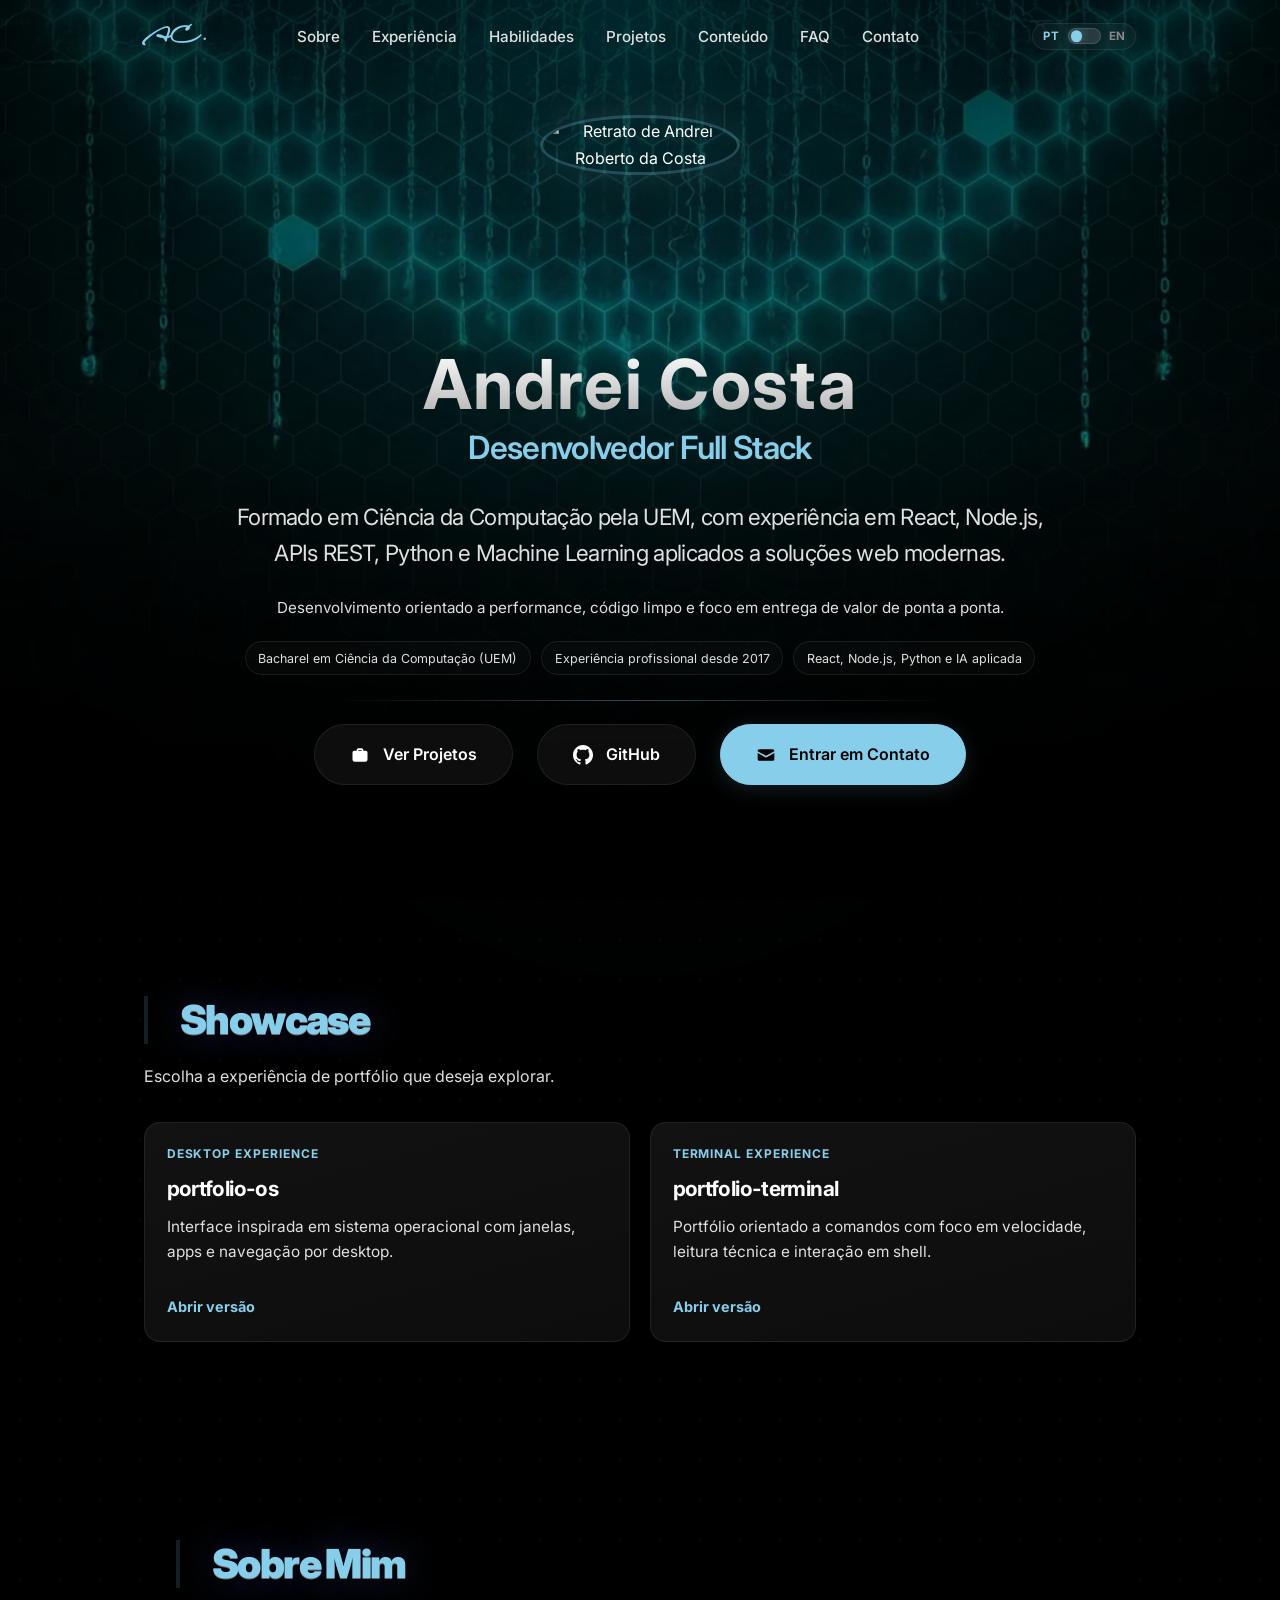
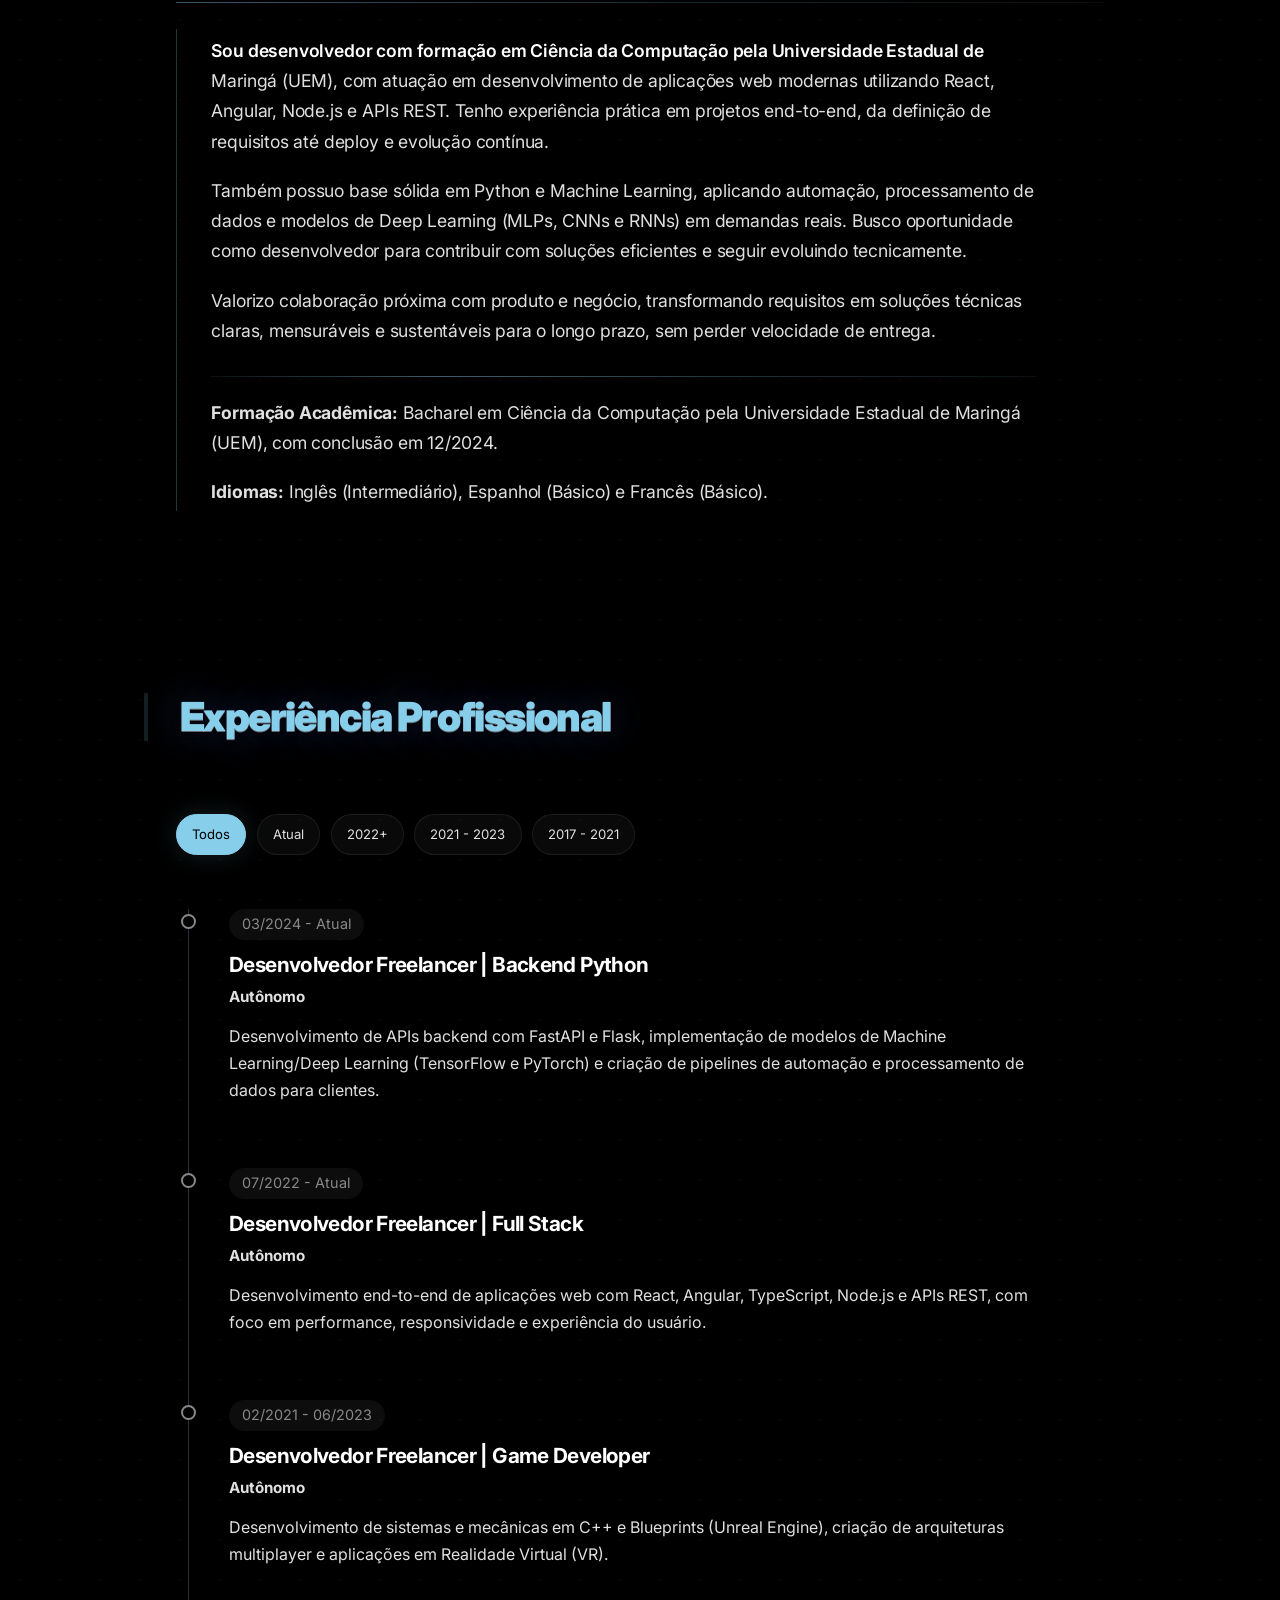
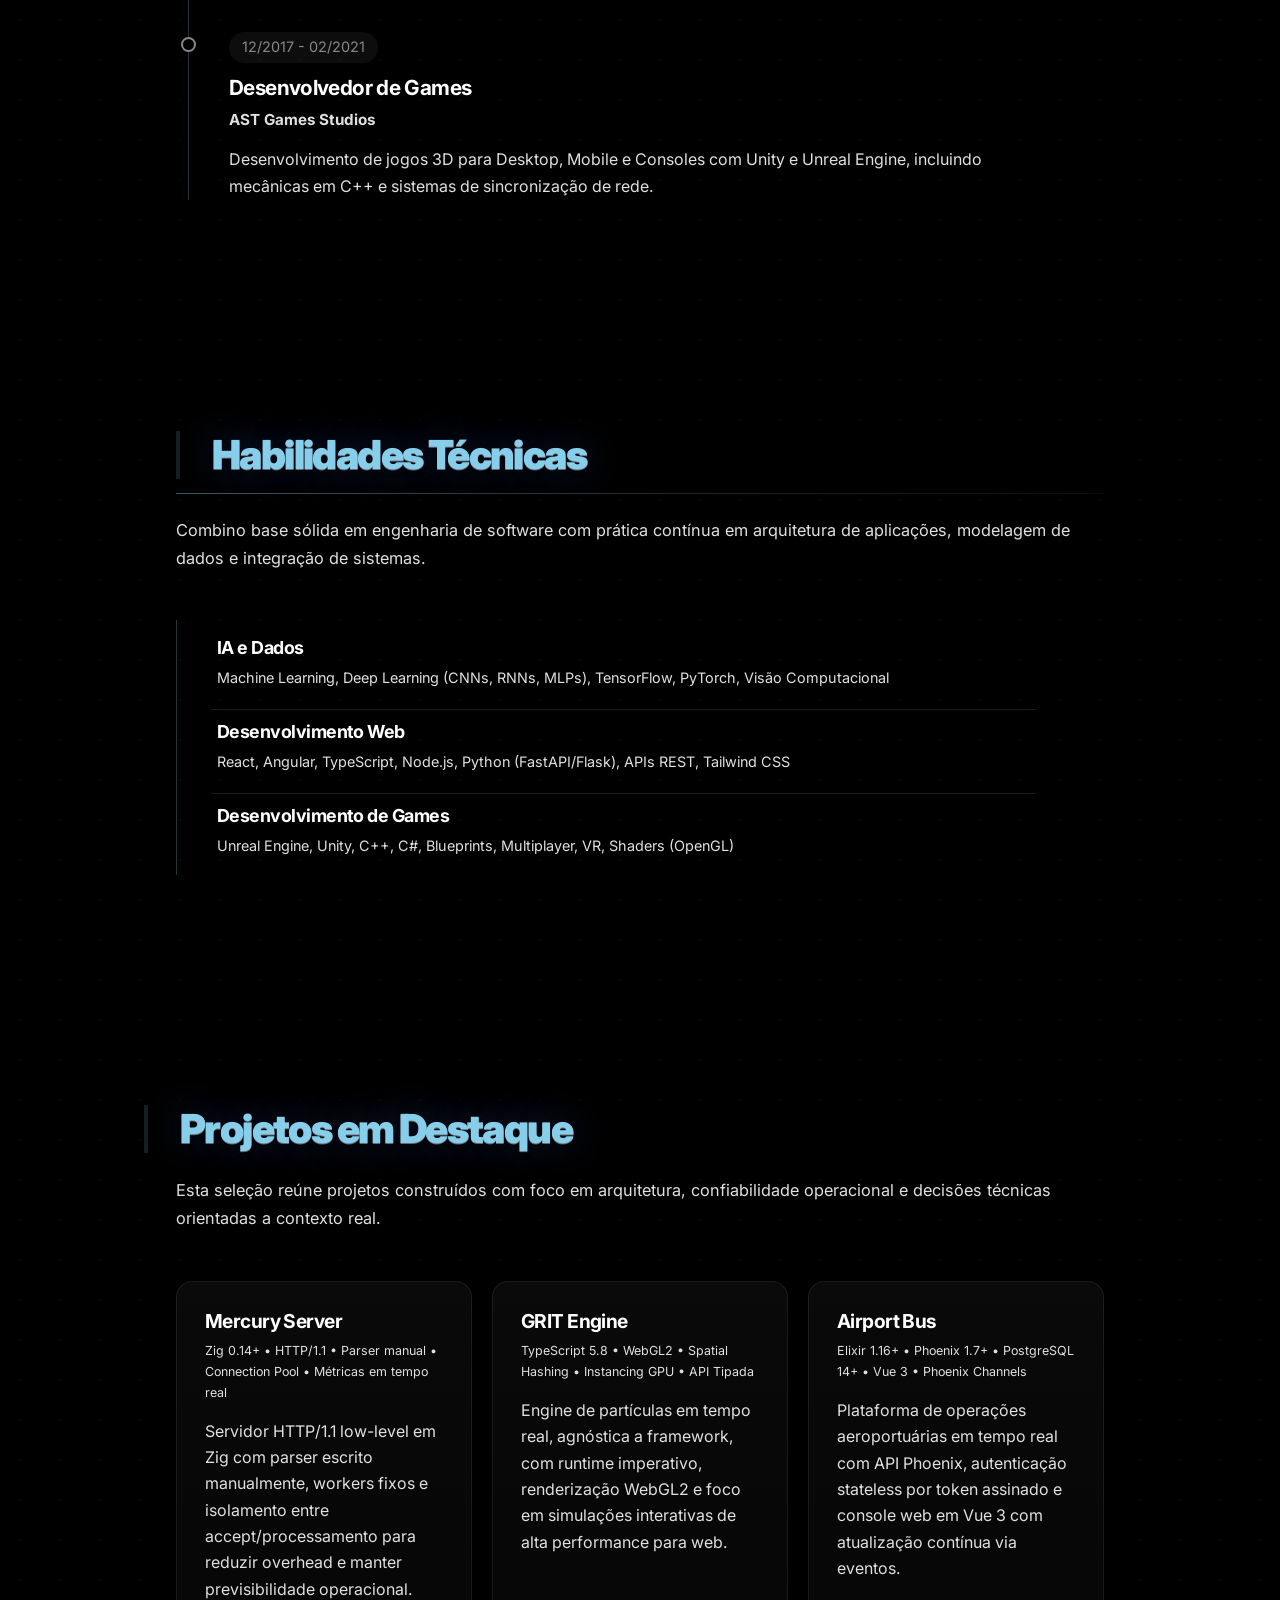
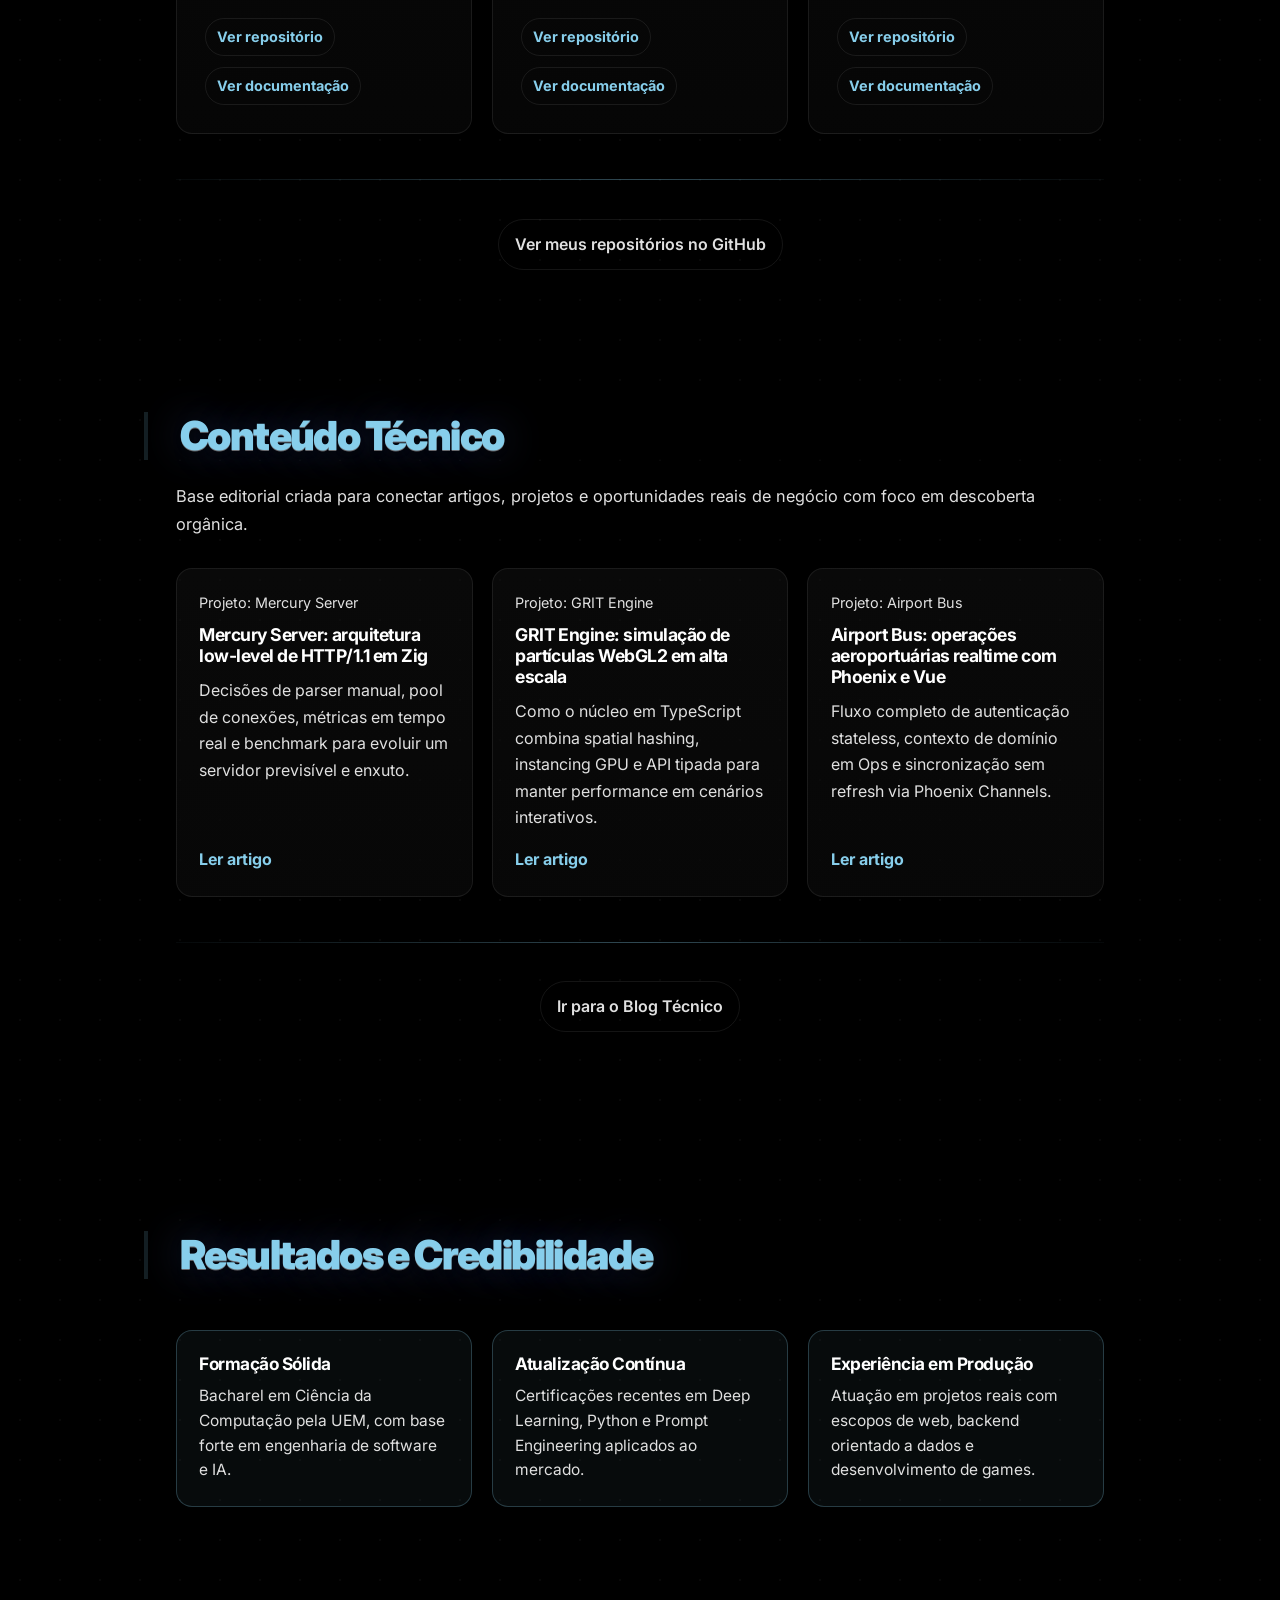
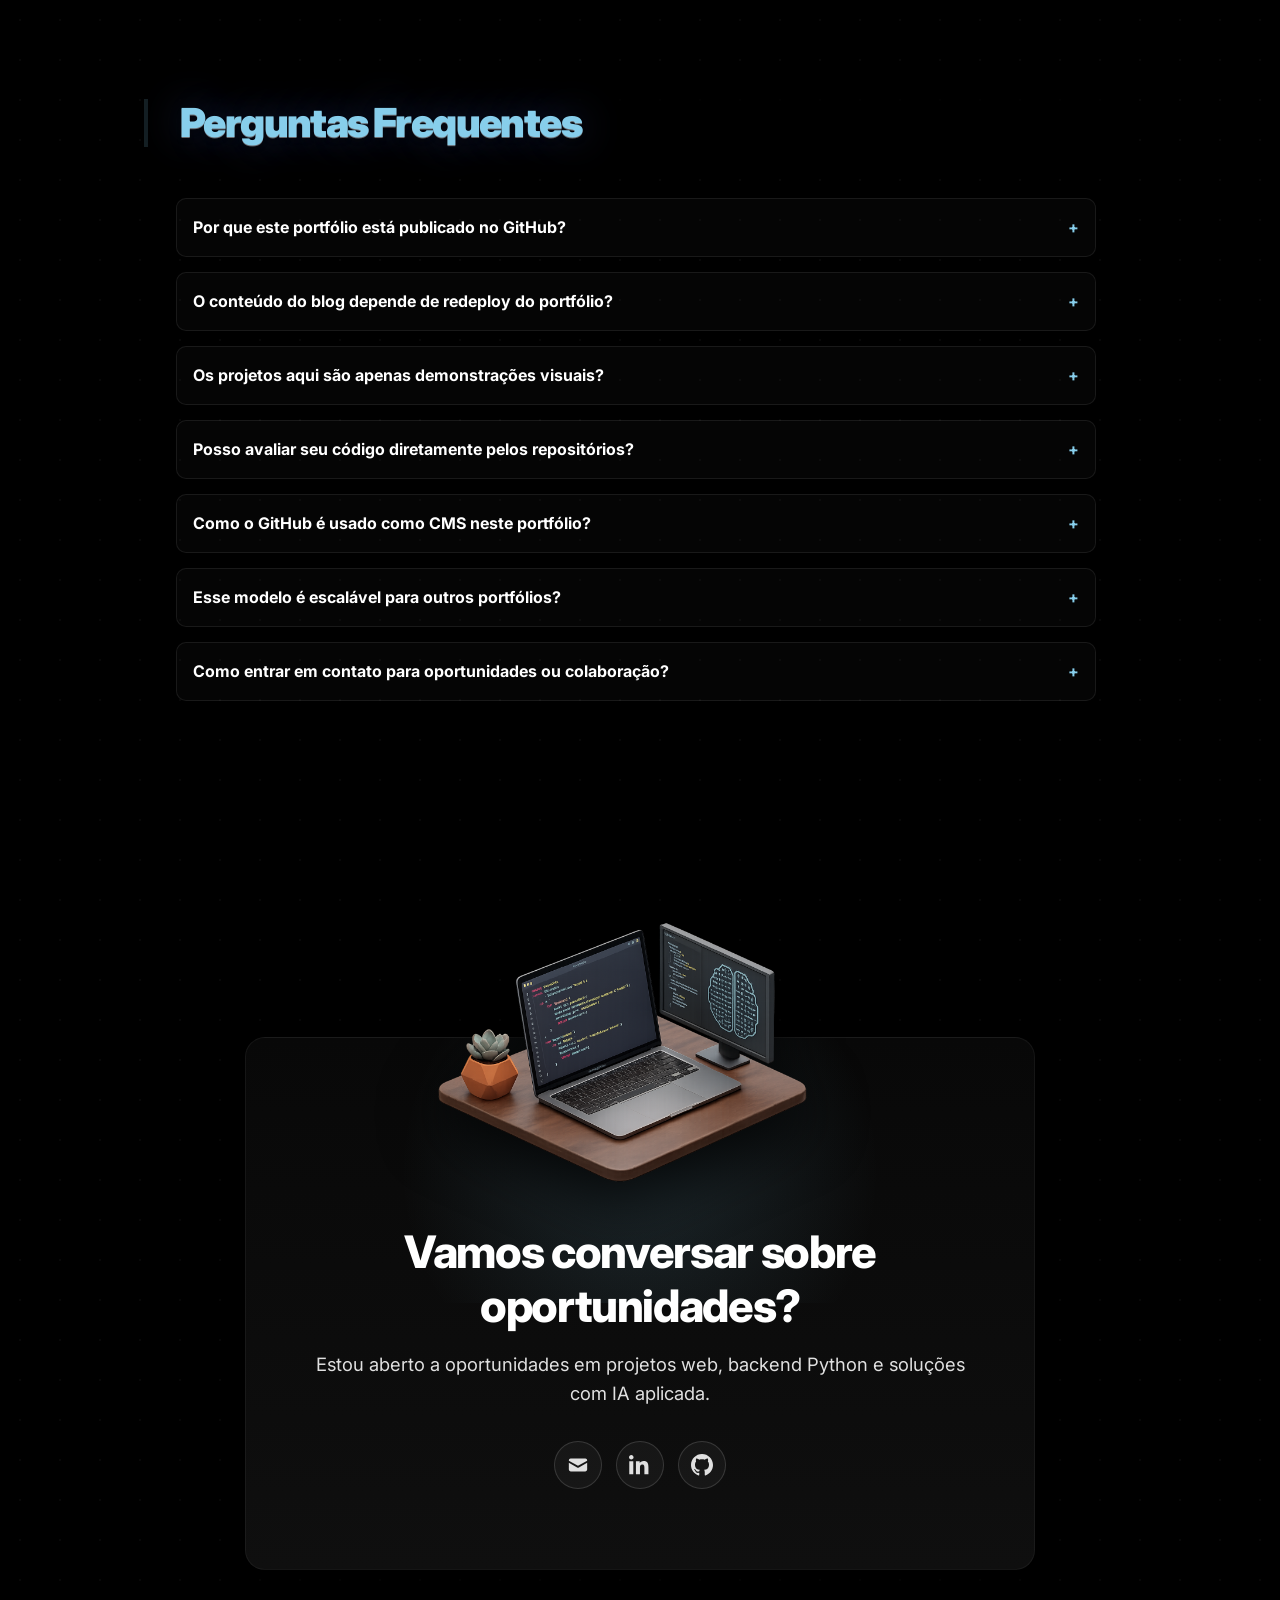
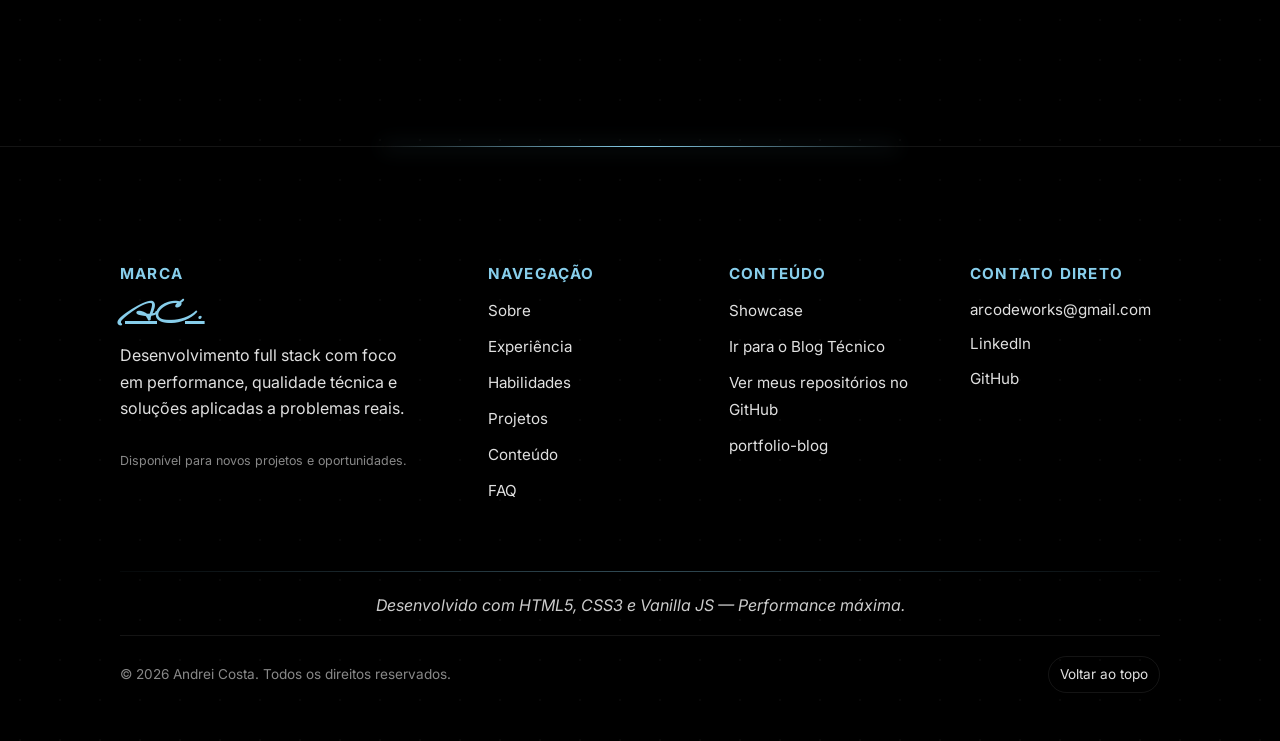
==== commit 371a40c9: "feat(footer-contact): refinar footer e links sociais" ====
--- a/index.html
+++ b/index.html
@@ -576,16 +576,29 @@
                 <h2 data-i18n="contact_header">Vamos conversar sobre oportunidades?</h2>
                 <p data-i18n="contact_text" class="contact-desc-new">Estou aberto a oportunidades em projetos web, backend Python e soluções com IA aplicada.</p>
                 <div class="contact-actions-new">
-                    <a href="mailto:arcodeworks@gmail.com" class="cta-button btn-email-new" data-i18n="contact_email">
-                        E-mail: arcodeworks@gmail.com
+                    <a href="mailto:arcodeworks@gmail.com" class="contact-social-link" aria-label="Enviar e-mail">
+                        <svg width="22" height="22" viewBox="0 0 24 24" fill="currentColor" aria-hidden="true">
+                            <path
+                                d="M4 5a2 2 0 0 0-2 2v.35l10 5.56 10-5.56V7a2 2 0 0 0-2-2H4Zm18 4.65-9.51 5.28a1 1 0 0 1-.98 0L2 9.65V17a2 2 0 0 0 2 2h16a2 2 0 0 0 2-2V9.65Z" />
+                        </svg>
+                        <span class="sr-only">E-mail</span>
+                    </a>
+                    <a href="https://br.linkedin.com/in/rvdonkey" target="_blank" rel="noopener noreferrer"
+                        class="contact-social-link" aria-label="Abrir LinkedIn">
+                        <svg width="22" height="22" viewBox="0 0 24 24" fill="currentColor" aria-hidden="true">
+                            <path
+                                d="M4.98 3.5C4.98 4.88 3.86 6 2.5 6S0 4.88 0 3.5 1.12 1 2.5 1s2.48 1.12 2.48 2.5ZM.3 8h4.4v14H.3V8Zm7.15 0h4.22v1.91h.06c.59-1.12 2.03-2.3 4.18-2.3 4.47 0 5.29 2.94 5.29 6.76V22h-4.4v-6.77c0-1.61-.03-3.69-2.25-3.69-2.25 0-2.59 1.76-2.59 3.57V22h-4.4V8Z" />
+                        </svg>
+                        <span class="sr-only">LinkedIn</span>
                     </a>
                     <a href="https://github.com/NullCipherr" target="_blank" rel="noopener noreferrer"
-                        class="cta-button btn-github-new" data-i18n="contact_github_cta">
-                        GitHub: @NullCipherr
+                        class="contact-social-link" aria-label="Abrir GitHub">
+                        <svg width="22" height="22" viewBox="0 0 24 24" fill="currentColor" aria-hidden="true">
+                            <path
+                                d="M12 0c-6.63 0-12 5.37-12 12 0 5.3 3.44 9.8 8.21 11.39.6.11.79-.26.79-.58v-2.23c-3.34.73-4.03-1.42-4.03-1.42-.55-1.39-1.33-1.76-1.33-1.76-1.09-.75.08-.73.08-.73 1.21.08 1.84 1.24 1.84 1.24 1.07 1.83 2.81 1.3 3.49.99.11-.78.42-1.3.76-1.6-2.67-.3-5.47-1.33-5.47-5.93 0-1.31.47-2.38 1.24-3.22-.12-.3-.54-1.52.12-3.18 0 0 1.01-.32 3.3 1.23.96-.27 1.98-.4 3-.4s2.05.13 3 .4c2.29-1.55 3.3-1.23 3.3-1.23.66 1.66.24 2.88.12 3.18.77.84 1.24 1.91 1.24 3.22 0 4.61-2.81 5.62-5.48 5.92.43.37.82 1.1.82 2.22v3.29c0 .32.19.69.8.58C20.57 21.8 24 17.3 24 12c0-6.63-5.37-12-12-12Z" />
+                        </svg>
+                        <span class="sr-only">GitHub</span>
                     </a>
-                </div>
-                <div class="contact-meta-new">
-                    <p class="contact-location mono-text" data-i18n="contact_location">📍 Localização: Maringá, Paraná</p>
                 </div>
             </div>
         </section>
@@ -594,6 +607,55 @@
     <!-- Footer -->
     <footer class="premium-footer fade-element">
         <div class="footer-container">
+            <div class="footer-grid" aria-label="Navegação de rodapé" data-i18n-attr="aria-label:footer_nav_aria">
+                <section class="footer-panel" aria-labelledby="footer-brand-title">
+                    <h2 id="footer-brand-title" class="footer-panel-title" data-i18n="footer_brand_title">Marca</h2>
+                    <a href="#hero" class="footer-logo logo" aria-label="Andrei Costa - Início">AC.</a>
+                    <p class="footer-brand-copy" data-i18n="footer_brand_copy">
+                        Desenvolvimento full stack com foco em performance, qualidade técnica e soluções aplicadas a
+                        problemas reais.
+                    </p>
+                    <p class="footer-availability" data-i18n="footer_availability">
+                        Disponível para novos projetos e oportunidades.
+                    </p>
+                </section>
+
+                <nav class="footer-panel footer-nav" aria-labelledby="footer-nav-title">
+                    <h2 id="footer-nav-title" class="footer-panel-title" data-i18n="footer_nav_title">Navegação</h2>
+                    <ul class="footer-links-list">
+                        <li><a href="#sobre" data-i18n="nav_about">Sobre</a></li>
+                        <li><a href="#experiencia" data-i18n="nav_experience">Experiência</a></li>
+                        <li><a href="#habilidades" data-i18n="nav_skills">Habilidades</a></li>
+                        <li><a href="#projetos" data-i18n="nav_projects">Projetos</a></li>
+                        <li><a href="#conteudos" data-i18n="nav_content">Conteúdo</a></li>
+                        <li><a href="#faq" data-i18n="nav_faq">FAQ</a></li>
+                    </ul>
+                </nav>
+
+                <nav class="footer-panel footer-nav" aria-labelledby="footer-content-title">
+                    <h2 id="footer-content-title" class="footer-panel-title" data-i18n="footer_content_title">Conteúdo</h2>
+                    <ul class="footer-links-list">
+                        <li><a href="#showcase" data-i18n="showcase_title">Showcase</a></li>
+                        <li><a href="blog/index.html" data-i18n="content_blog_cta">Ir para o Blog Técnico</a></li>
+                        <li><a href="https://github.com/NullCipherr?tab=repositories" target="_blank"
+                                rel="noopener noreferrer" data-i18n="projects_blog_cta">Ver meus repositórios no GitHub</a></li>
+                        <li><a href="https://github.com/NullCipherr/portfolio-blog" target="_blank"
+                                rel="noopener noreferrer">portfolio-blog</a></li>
+                    </ul>
+                </nav>
+
+                <section class="footer-panel" aria-labelledby="footer-contact-title">
+                    <h2 id="footer-contact-title" class="footer-panel-title" data-i18n="footer_contact_title">Contato Direto</h2>
+                    <div class="footer-contact-links">
+                        <a href="mailto:arcodeworks@gmail.com">arcodeworks@gmail.com</a>
+                        <a href="https://br.linkedin.com/in/rvdonkey" target="_blank" rel="noopener noreferrer">LinkedIn</a>
+                        <a href="https://github.com/NullCipherr" target="_blank" rel="noopener noreferrer">GitHub</a>
+                    </div>
+                </section>
+            </div>
+
+            <div class="footer-note-divider" aria-hidden="true"></div>
+
             <div class="footer-tech-note">
                 <p data-i18n="footer_tech_note">
                     "Desenvolvido com HTML5, CSS3 e Vanilla JS — Performance máxima."
--- a/css/style.css
+++ b/css/style.css
@@ -108,6 +108,18 @@
 
 .skip-link:focus {
     top: 1rem;
+}
+
+.sr-only {
+    position: absolute;
+    width: 1px;
+    height: 1px;
+    padding: 0;
+    margin: -1px;
+    overflow: hidden;
+    clip: rect(0, 0, 0, 0);
+    white-space: nowrap;
+    border: 0;
 }
 
 .accent-text {
@@ -1381,10 +1393,10 @@
 
 .footer-grid {
     display: grid;
-    grid-template-columns: repeat(3, minmax(0, 1fr));
-    gap: 2rem;
-    padding: 1.4rem 0 1.8rem 0;
-    align-items: stretch;
+    grid-template-columns: minmax(240px, 1.25fr) repeat(3, minmax(150px, 0.75fr));
+    gap: clamp(2rem, 4vw, 4rem);
+    padding: 1.4rem 0 4.2rem 0;
+    align-items: start;
 }
 
 .footer-panel {
@@ -1392,6 +1404,11 @@
     flex-direction: column;
     justify-content: flex-start;
     gap: 0.85rem;
+}
+
+/* Evita herança de padding global de `section` dentro do footer. */
+.premium-footer .footer-panel {
+    padding: 0;
 }
 
 .footer-panel-title {
@@ -1423,7 +1440,7 @@
 .footer-brand-copy {
     margin: 0;
     color: var(--text-secondary);
-    max-width: 36ch;
+    max-width: 30ch;
     line-height: 1.65;
 }
 
@@ -1457,6 +1474,16 @@
     margin-top: 0.95rem;
     color: var(--text-muted);
     font-size: 0.78rem;
+}
+
+.footer-note-divider {
+    width: 100%;
+    height: 1px;
+    margin: 0 0 1.25rem;
+    background: linear-gradient(90deg,
+            rgba(135, 206, 235, 0.04) 0%,
+            rgba(135, 206, 235, 0.36) 50%,
+            rgba(135, 206, 235, 0.04) 100%);
 }
 
 .footer-cta {
@@ -1636,7 +1663,7 @@
     gap: 1rem;
     justify-content: space-between;
     align-items: center;
-    padding-top: 1.4rem;
+    padding-top: 1.25rem;
     border-top: 1px solid var(--border-color);
     color: var(--text-muted);
     font-size: 0.9rem;
@@ -1673,9 +1700,10 @@
     text-align: center;
     opacity: 0.8;
     font-style: italic;
-    margin: 0 0 1rem 0;
+    margin: 0 auto 1rem;
     padding: 0;
     border-top: none;
+    max-width: 760px;
 }
 
 .bento-item-highlight {
@@ -1895,9 +1923,13 @@
     }
 
     .footer-grid {
-        grid-template-columns: 1fr;
+        grid-template-columns: repeat(2, minmax(0, 1fr));
         gap: 1.4rem;
         padding: 1rem 0 1.3rem 0;
+    }
+
+    .footer-panel:first-child {
+        grid-column: 1 / -1;
     }
 
     .footer-brand-copy {
@@ -1972,6 +2004,14 @@
 
     .contact-location {
         font-size: 0.8rem;
+    }
+
+    .footer-grid {
+        grid-template-columns: 1fr;
+    }
+
+    .footer-panel:first-child {
+        grid-column: auto;
     }
 
     .footer-links-list {
@@ -2060,66 +2100,38 @@
 
 .contact-actions-new {
     display: flex;
-    gap: 1.5rem;
+    gap: 0.85rem;
     justify-content: center;
-    width: 100%;
+    align-items: center;
+    flex-wrap: wrap;
     z-index: 10;
 }
 
-.btn-email-new {
-    background-color: #ffffff !important;
-    color: #000000 !important;
-    border-radius: 100px !important;
-    padding: 1rem 2rem !important;
-    font-weight: 700 !important;
-    text-decoration: none !important;
-    box-shadow: 0 4px 15px rgba(255, 255, 255, 0.2) !important;
-    border: none !important;
-    display: flex;
+.contact-social-link {
+    display: inline-flex;
     align-items: center;
-}
-
-.btn-email-new:hover {
-    background-color: #e0e0e0 !important;
-    color: #000000 !important;
-    transform: translateY(-2px);
-    box-shadow: 0 6px 20px rgba(255, 255, 255, 0.3) !important;
-}
-
-.btn-github-new {
-    background-color: transparent !important;
-    color: #ffffff !important;
-    border: 1px solid rgba(255, 255, 255, 0.2) !important;
-    border-radius: 100px !important;
-    padding: 1rem 2rem !important;
-    font-weight: 600 !important;
-    text-decoration: none !important;
-    display: flex;
-    align-items: center;
-}
-
-.btn-github-new:hover {
-    background-color: rgba(255, 255, 255, 0.05) !important;
-    border-color: rgba(255, 255, 255, 0.5) !important;
-    transform: translateY(-2px);
-}
-
-.contact-meta-new {
-    margin-top: 3rem;
-    z-index: 10;
+    justify-content: center;
+    width: 3rem;
+    height: 3rem;
+    color: var(--text-secondary);
+    text-decoration: none;
+    border: 1px solid rgba(255, 255, 255, 0.14);
+    border-radius: 999px;
+    background: rgba(255, 255, 255, 0.04);
+    transition: var(--transition);
+}
+
+.contact-social-link:hover,
+.contact-social-link:focus-visible {
+    color: var(--accent);
+    border-color: var(--accent);
+    background: rgba(135, 206, 235, 0.08);
+    transform: translateY(-3px);
+    box-shadow: 0 0 24px var(--accent-glow);
 }
 
 @media (max-width: 768px) {
     .contact-actions-new {
-        flex-direction: column;
-        align-items: center;
-    }
-
-    .btn-email-new,
-    .btn-github-new {
-        width: 100%;
-        text-align: center;
-        justify-content: center;
-        max-width: 300px;
-    }
-}
+        gap: 0.75rem;
+    }
+}
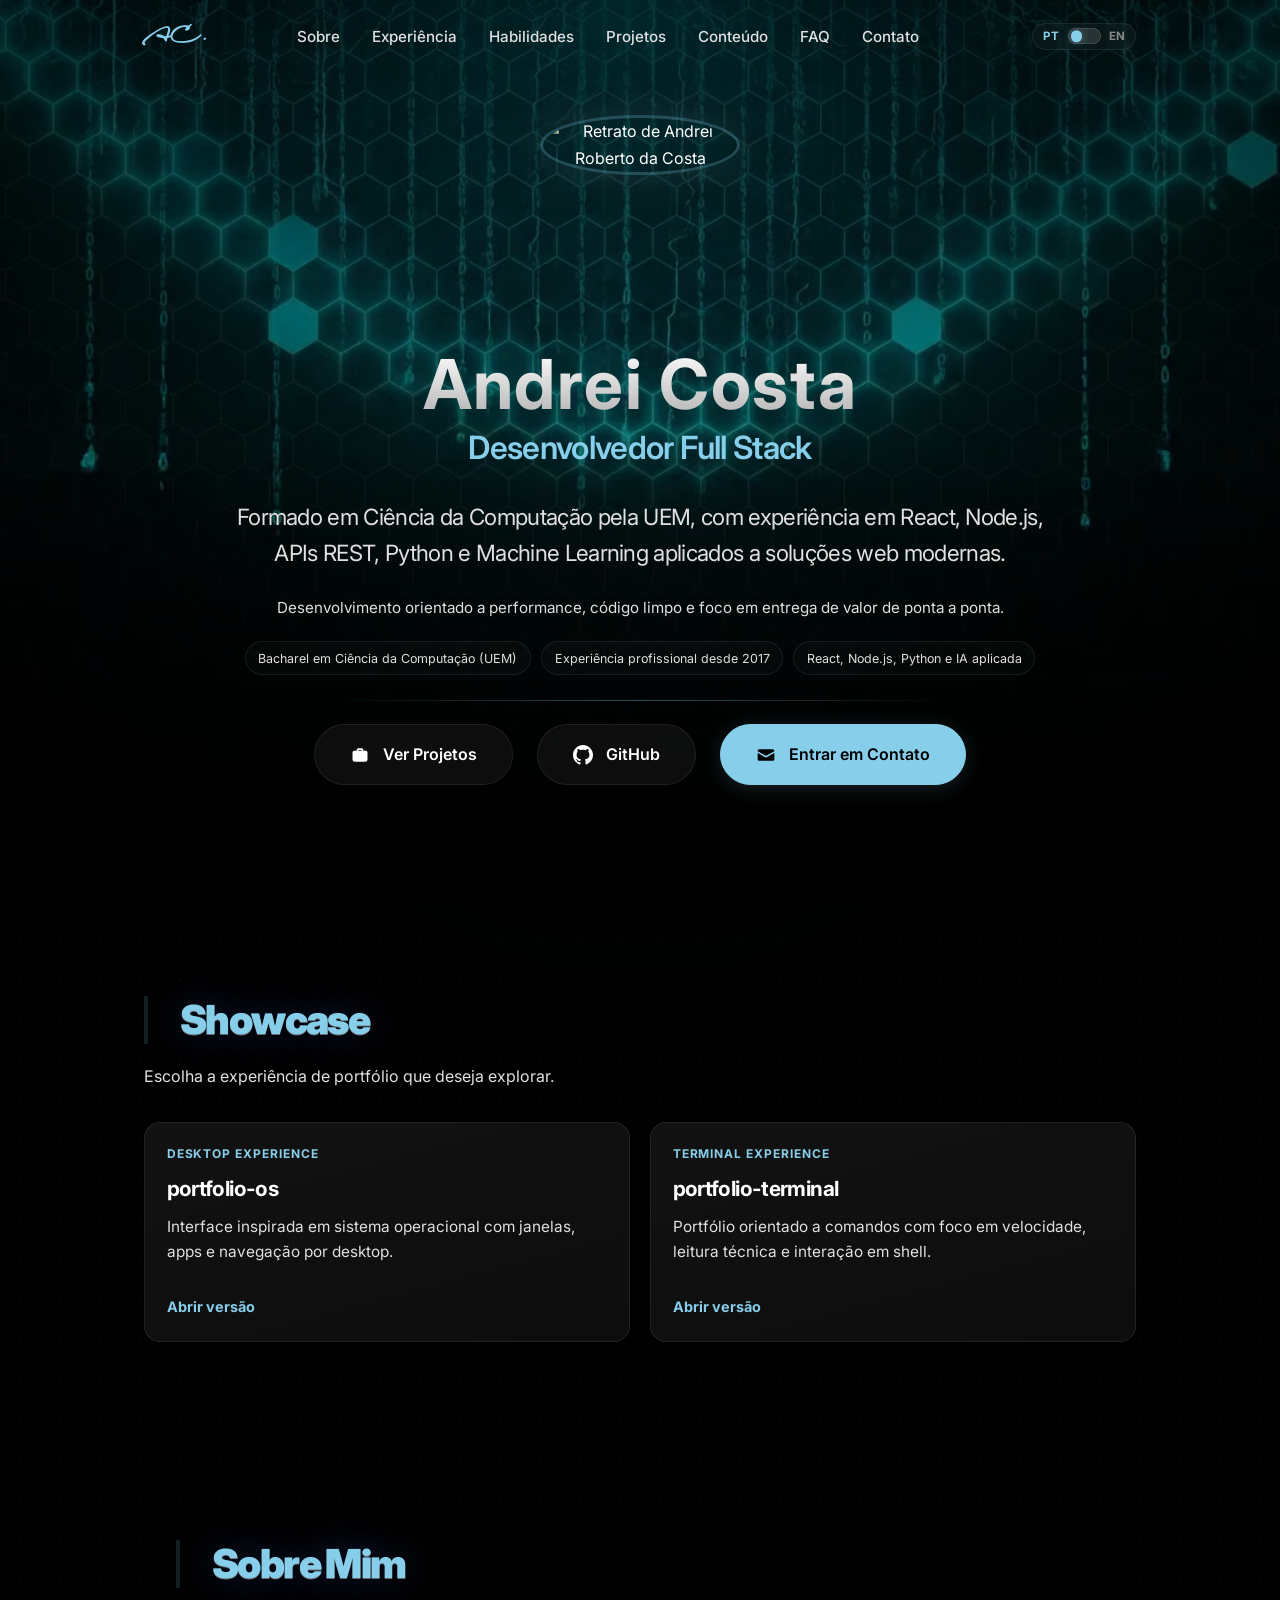
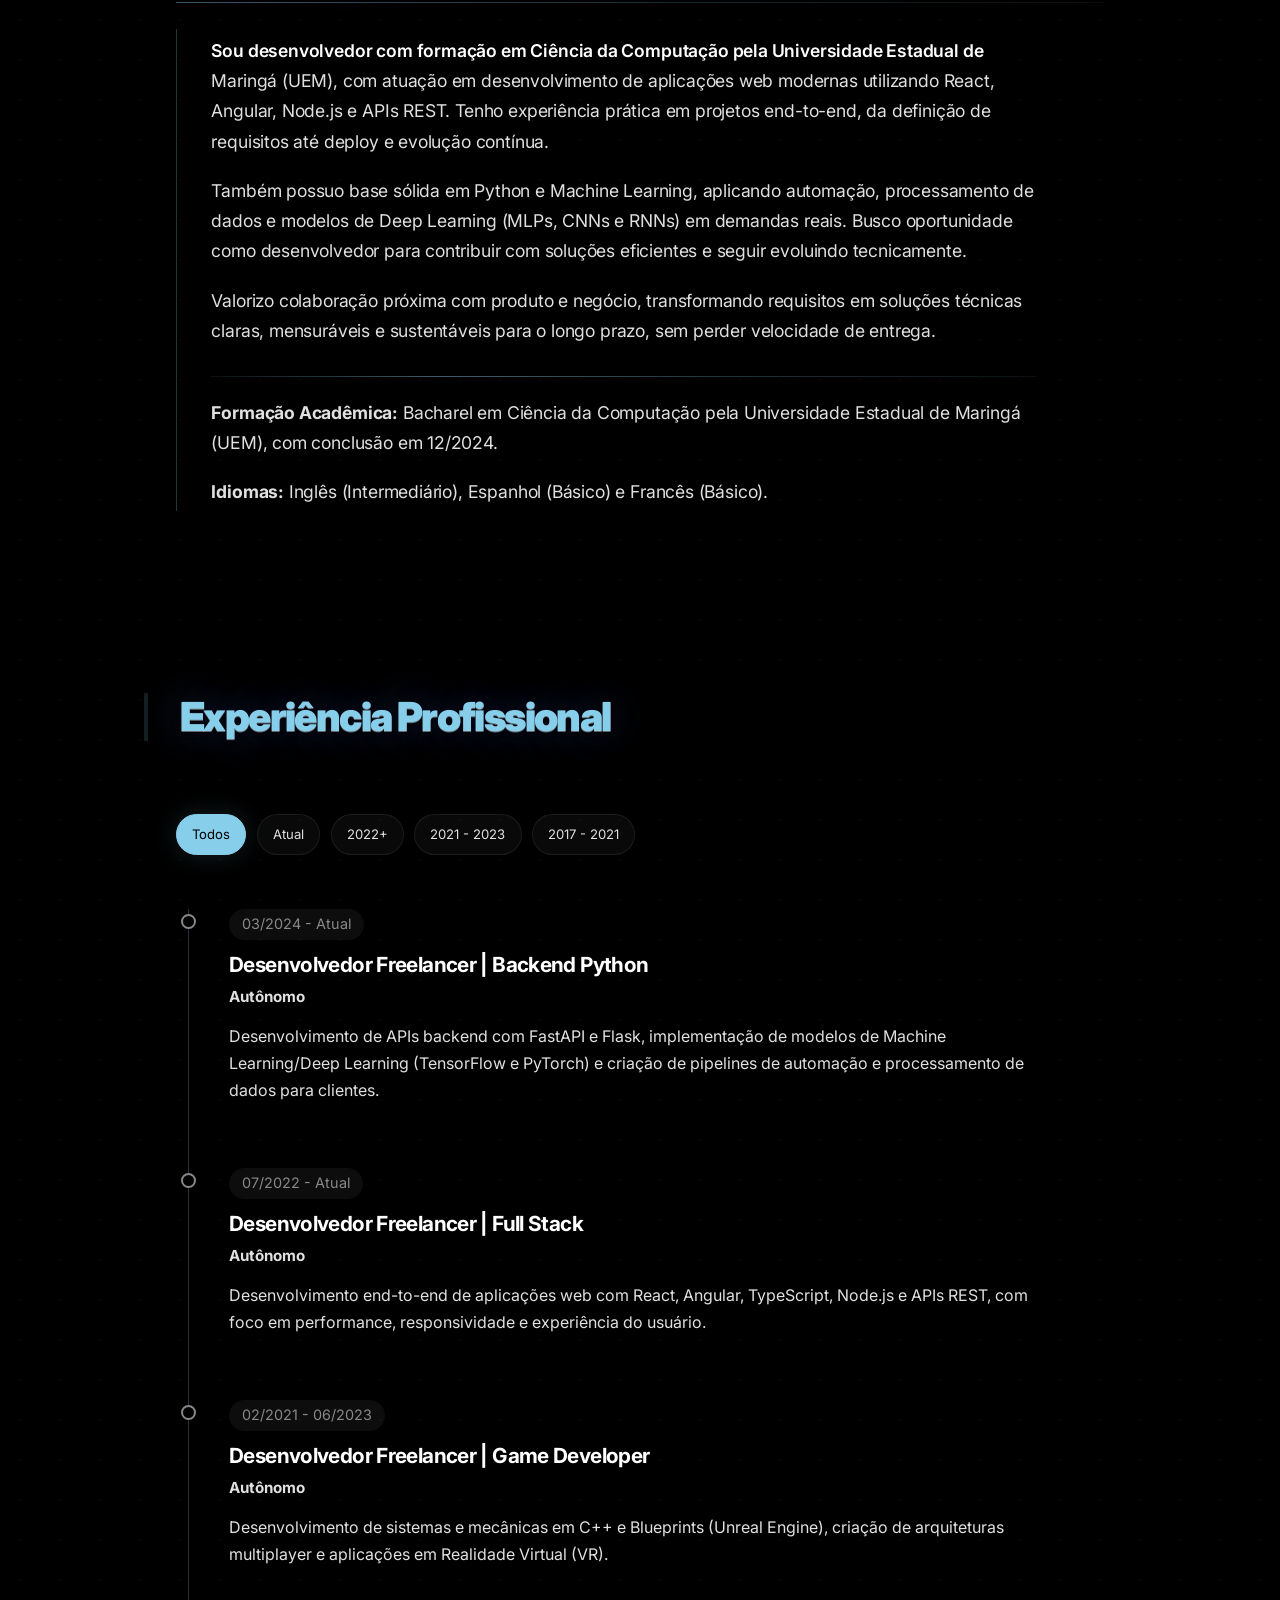
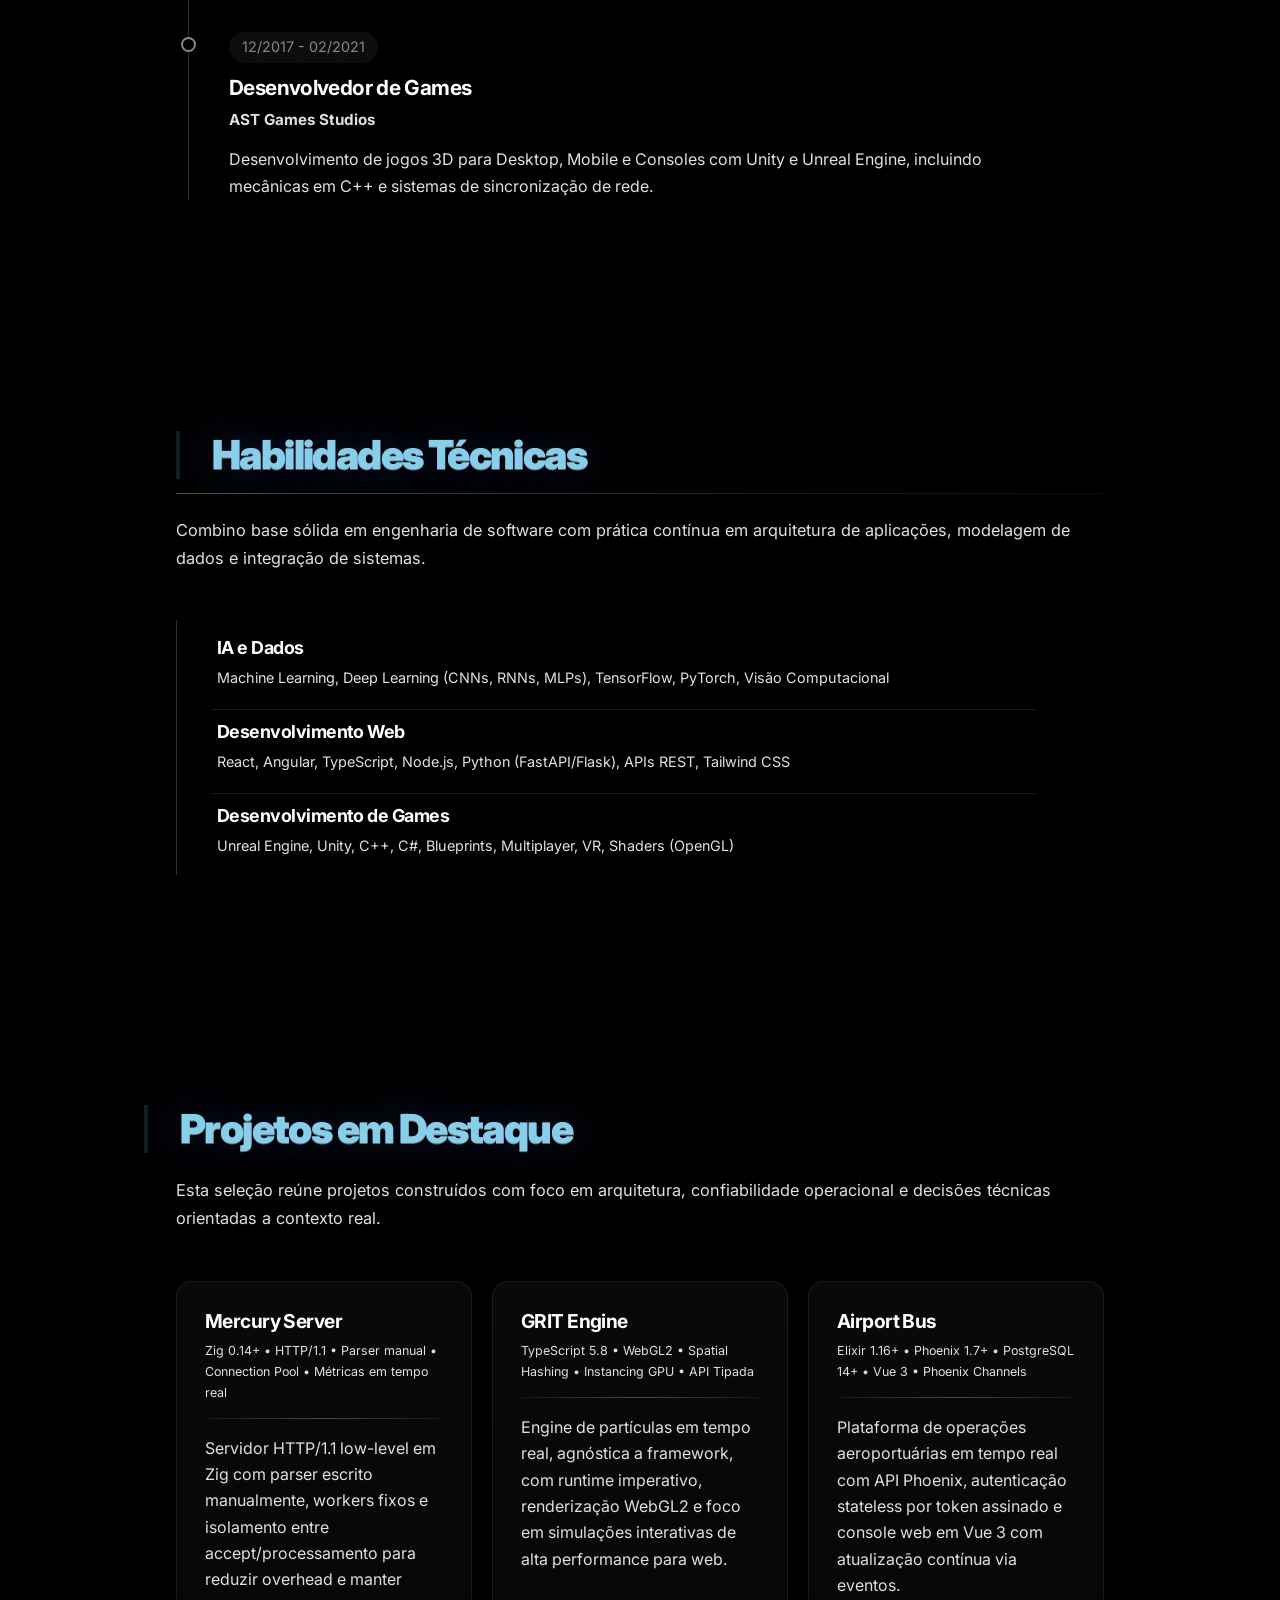
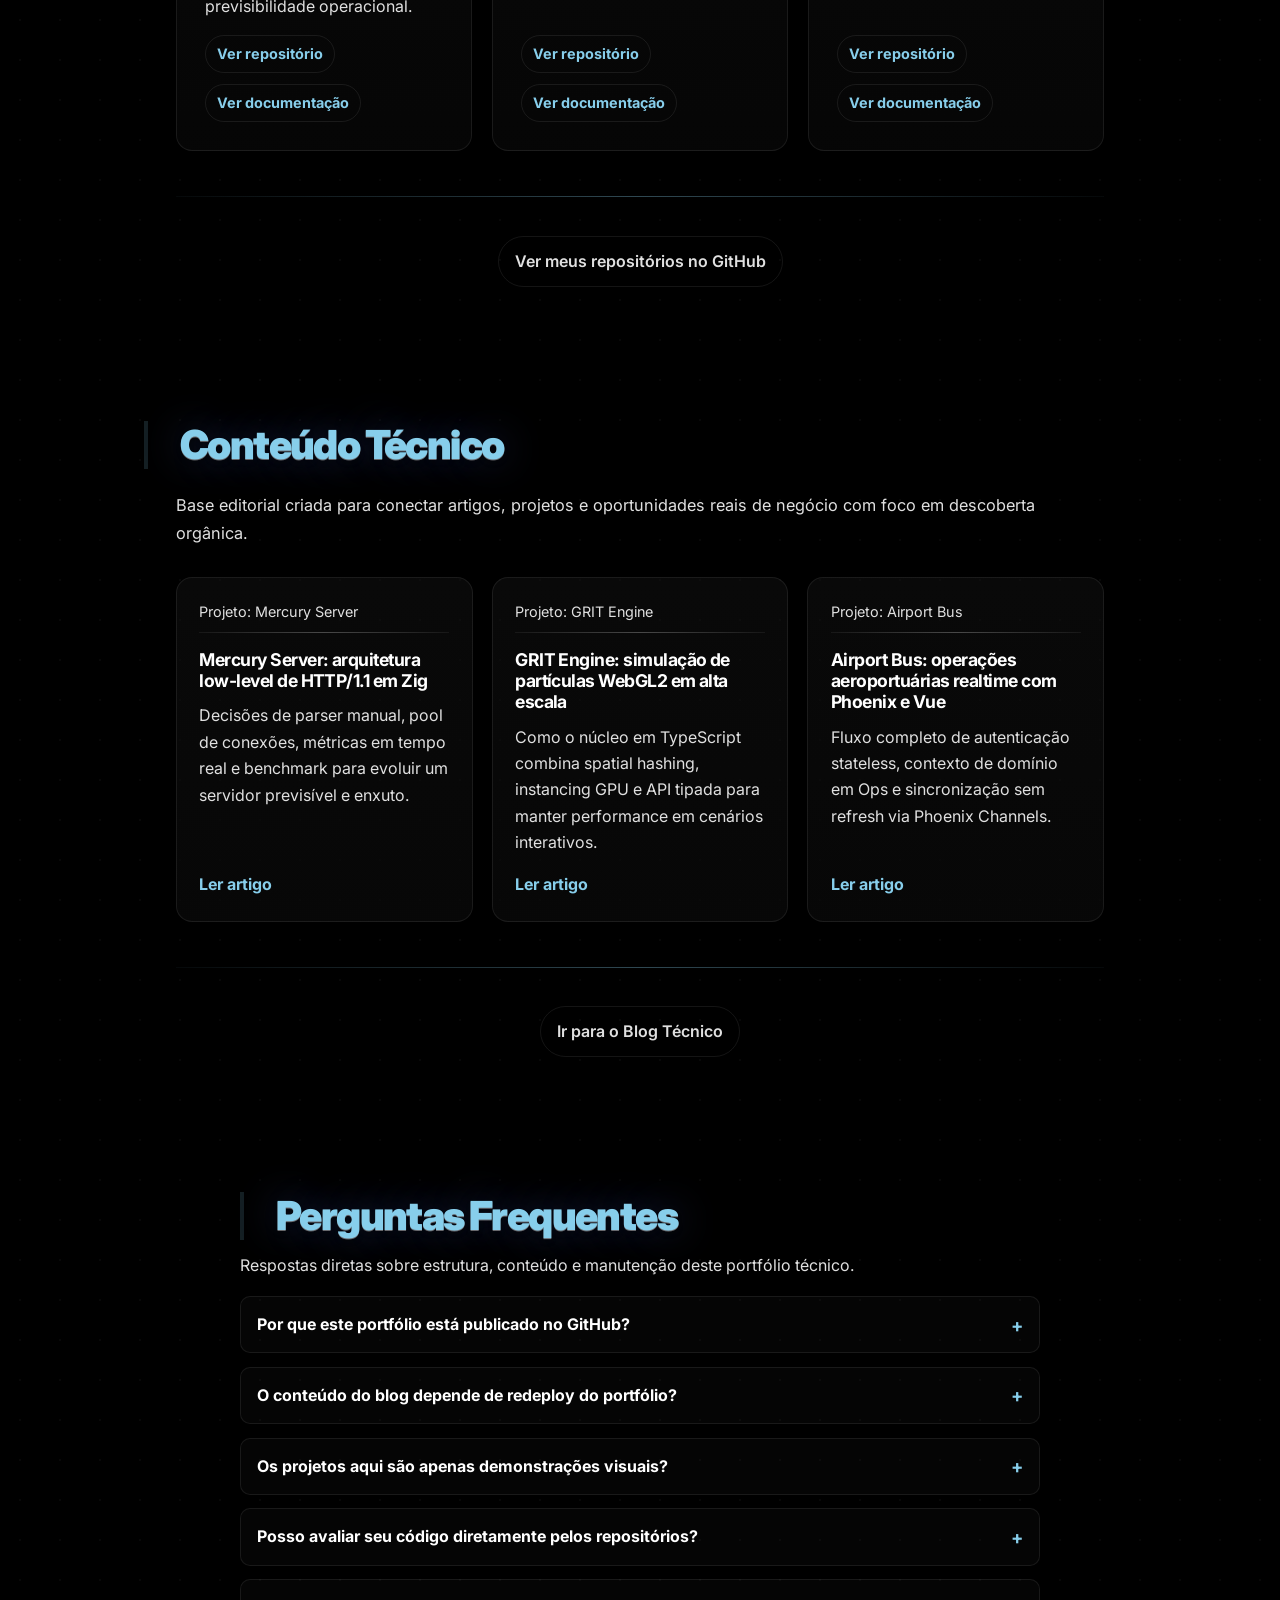
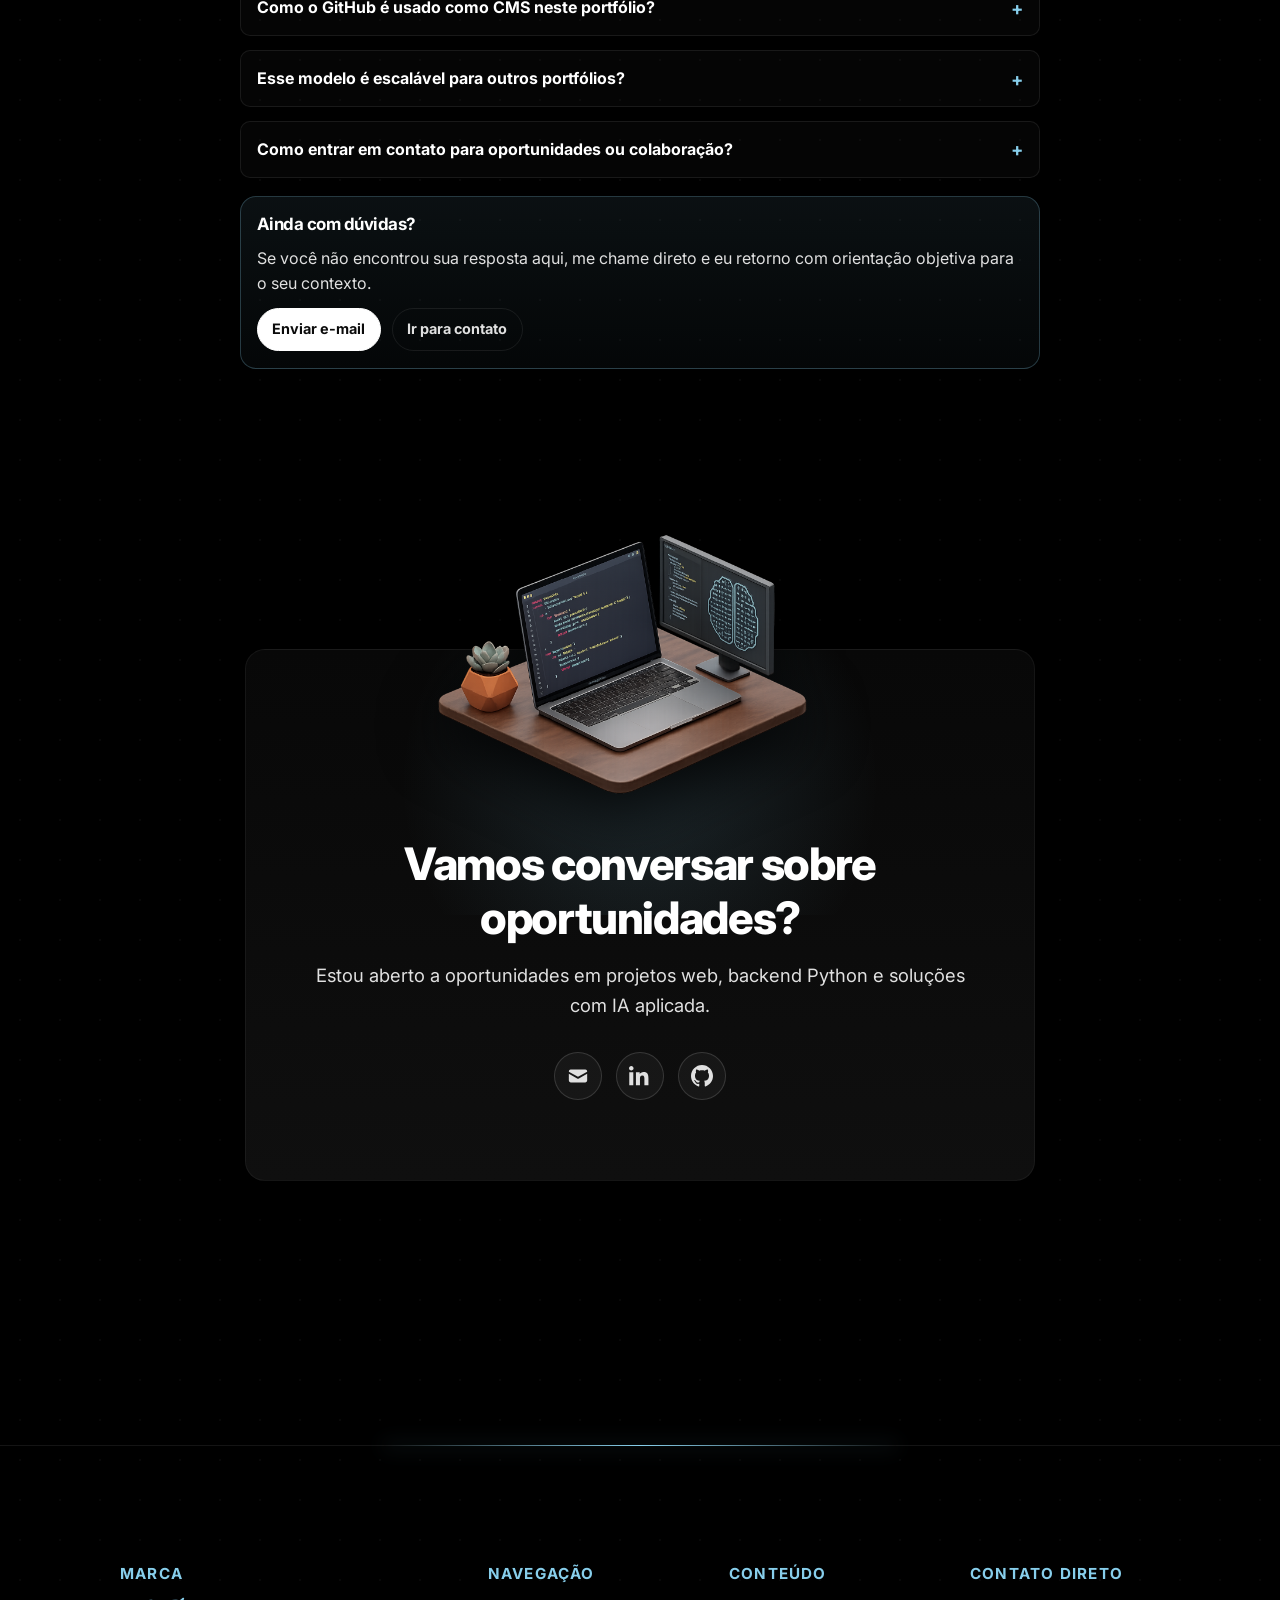
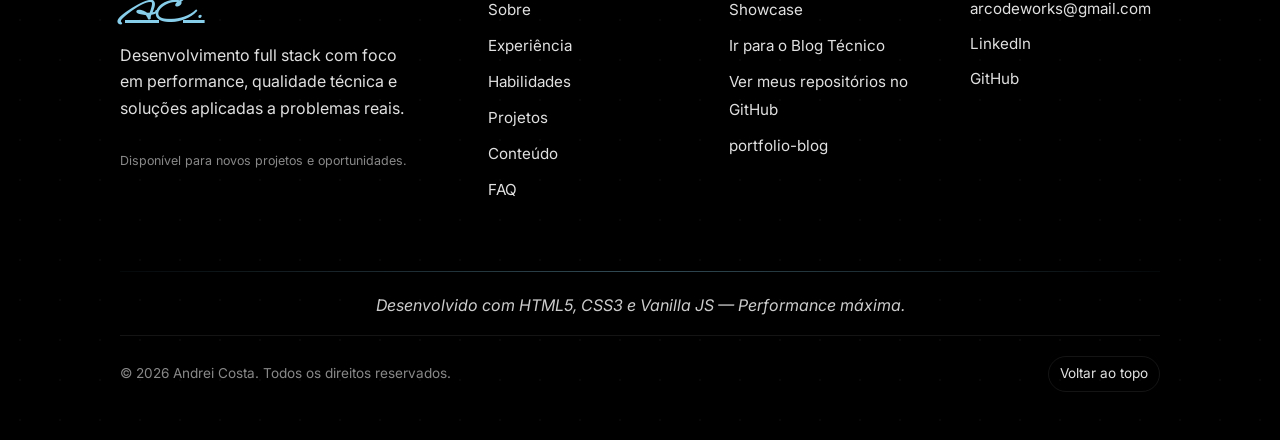
==== commit a57cce4a: "Refina FAQ e layout: accordion premium, CTA e ajustes visuais" ====
--- a/index.html
+++ b/index.html
@@ -377,6 +377,7 @@
                         <p class="project-stack mono-text" data-i18n="project1_stack">
                             Zig 0.14+ • HTTP/1.1 • Parser manual • Connection Pool • Métricas em tempo real
                         </p>
+                        <span class="card-inline-divider" aria-hidden="true"></span>
                     </div>
                     <p data-i18n="project1_desc">
                         Servidor HTTP/1.1 low-level em Zig com parser escrito manualmente, workers fixos e isolamento
@@ -396,6 +397,7 @@
                         <p class="project-stack mono-text" data-i18n="project2_stack">
                             TypeScript 5.8 • WebGL2 • Spatial Hashing • Instancing GPU • API Tipada
                         </p>
+                        <span class="card-inline-divider" aria-hidden="true"></span>
                     </div>
                     <p data-i18n="project2_desc">
                         Engine de partículas em tempo real, agnóstica a framework, com runtime imperativo,
@@ -415,6 +417,7 @@
                         <p class="project-stack mono-text" data-i18n="project3_stack">
                             Elixir 1.16+ • Phoenix 1.7+ • PostgreSQL 14+ • Vue 3 • Phoenix Channels
                         </p>
+                        <span class="card-inline-divider" aria-hidden="true"></span>
                     </div>
                     <p data-i18n="project3_desc">
                         Plataforma de operações aeroportuárias em tempo real com API Phoenix, autenticação stateless
@@ -448,6 +451,7 @@
             <div class="content-pillars-grid">
                 <article class="content-card">
                     <p class="content-card-tag mono-text" data-i18n="content_pillar_1_tag">Pilar: Front-end</p>
+                    <span class="card-inline-divider" aria-hidden="true"></span>
                     <h3 data-i18n="content_pillar_1_title">Arquitetura Front-end Escalável para Landing + Blog</h3>
                     <p data-i18n="content_pillar_1_desc">
                         Estrutura prática para evoluir uma landing page em canal de conteúdo sem perder performance,
@@ -459,6 +463,7 @@
 
                 <article class="content-card">
                     <p class="content-card-tag mono-text" data-i18n="content_pillar_2_tag">Pilar: Python + Dados</p>
+                    <span class="card-inline-divider" aria-hidden="true"></span>
                     <h3 data-i18n="content_pillar_2_title">Pipelines de Dados com Python para Projetos em Produção</h3>
                     <p data-i18n="content_pillar_2_desc">
                         Guia de arquitetura para automação e APIs orientadas a dados com foco em previsibilidade e
@@ -470,6 +475,7 @@
 
                 <article class="content-card">
                     <p class="content-card-tag mono-text" data-i18n="content_pillar_3_tag">Pilar: Games</p>
+                    <span class="card-inline-divider" aria-hidden="true"></span>
                     <h3 data-i18n="content_pillar_3_title">Arquitetura Multiplayer em Unreal para Times Enxutos</h3>
                     <p data-i18n="content_pillar_3_desc">
                         Decisões técnicas para reduzir retrabalho em jogos multiplayer e acelerar novas entregas com
@@ -486,85 +492,67 @@
             </p>
         </section>
 
-        <!-- Prova Social Section -->
-        <section id="prova-social" class="fade-element">
-            <h2 class="section-title" data-i18n="proof_title">Resultados e Credibilidade</h2>
-            <div class="proof-grid">
-                <article class="proof-card">
-                    <h3 data-i18n="proof1_title">Formação Sólida</h3>
-                    <p data-i18n="proof1_text">
-                        Bacharel em Ciência da Computação pela UEM, com base forte em engenharia de software e IA.
-                    </p>
-                </article>
-                <article class="proof-card">
-                    <h3 data-i18n="proof2_title">Atualização Contínua</h3>
-                    <p data-i18n="proof2_text">
-                        Certificações recentes em Deep Learning, Python e Prompt Engineering aplicados ao mercado.
-                    </p>
-                </article>
-                <article class="proof-card">
-                    <h3 data-i18n="proof3_title">Experiência em Produção</h3>
-                    <p data-i18n="proof3_text">
-                        Atuação em projetos reais com escopos de web, backend orientado a dados e desenvolvimento de
-                        games.
-                    </p>
-                </article>
-            </div>
-        </section>
-
         <!-- FAQ Section -->
         <section id="faq" class="fade-element">
-            <h2 class="section-title" data-i18n="faq_title">Perguntas Frequentes</h2>
-            <div class="faq-list">
-                <details class="faq-item">
-                    <summary data-i18n="faq_q1">Por que este portfólio está publicado no GitHub?</summary>
-                    <p data-i18n="faq_a1">
-                        Porque o GitHub funciona como vitrine técnica e histórico público de evolução: além da
-                        interface, é possível ver repositórios, decisões de arquitetura e organização do código.
-                    </p>
-                </details>
-                <details class="faq-item">
-                    <summary data-i18n="faq_q2">O conteúdo do blog depende de redeploy do portfólio?</summary>
-                    <p data-i18n="faq_a2">
-                        Não. Os artigos vivem no repositório portfolio-blog e são consumidos por fetch via GitHub Raw,
-                        permitindo atualizar conteúdo sem republicar todos os portfólios.
-                    </p>
-                </details>
-                <details class="faq-item">
-                    <summary data-i18n="faq_q3">Os projetos aqui são apenas demonstrações visuais?</summary>
-                    <p data-i18n="faq_a3">
-                        Não. A proposta é mostrar raciocínio de engenharia: estrutura de pastas, documentação, dados
-                        externos, integração com GitHub como CMS e preocupação com manutenção.
-                    </p>
-                </details>
-                <details class="faq-item">
-                    <summary data-i18n="faq_q4">Posso avaliar seu código diretamente pelos repositórios?</summary>
-                    <p data-i18n="faq_a4">
-                        Sim. Sempre que possível, mantenho os repositórios organizados para leitura técnica, com README,
-                        estrutura clara e separação entre interface, conteúdo e dados.
-                    </p>
-                </details>
-                <details class="faq-item">
-                    <summary data-i18n="faq_q5">Como o GitHub é usado como CMS neste portfólio?</summary>
-                    <p data-i18n="faq_a5">
-                        O conteúdo bruto fica em repositórios dedicados, como portfolio-blog, e os portfólios consomem
-                        arquivos JSON e Markdown pelas URLs Raw do GitHub.
-                    </p>
-                </details>
-                <details class="faq-item">
-                    <summary data-i18n="faq_q6">Esse modelo é escalável para outros portfólios?</summary>
-                    <p data-i18n="faq_a6">
-                        Sim. Como o conteúdo está desacoplado da interface, outros layouts podem consumir os mesmos
-                        dados sem duplicar posts ou depender de um build central.
-                    </p>
-                </details>
-                <details class="faq-item">
-                    <summary data-i18n="faq_q7">Como entrar em contato para oportunidades ou colaboração?</summary>
-                    <p data-i18n="faq_a7">
-                        Use o e-mail ou GitHub no bloco de contato. Contexto do projeto, objetivo e prazo ajudam a
-                        responder com próximos passos mais claros.
-                    </p>
-                </details>
+            <div class="faq-shell">
+                <header class="faq-header">
+                    <h2 class="section-title" data-i18n="faq_title">Perguntas Frequentes</h2>
+                    <p class="faq-subtitle" data-i18n="faq_subtitle">Respostas diretas sobre estrutura, conteúdo e manutenção deste portfólio técnico.</p>
+                </header>
+
+                <div class="faq-list">
+                    <details class="faq-item">
+                        <summary data-i18n="faq_q1">Por que este portfólio está publicado no GitHub?</summary>
+                        <div class="faq-answer">
+                            <p data-i18n="faq_a1">Porque o GitHub funciona como vitrine técnica e histórico público de evolução: além da interface, é possível ver repositórios, decisões de arquitetura e organização do código.</p>
+                        </div>
+                    </details>
+                    <details class="faq-item">
+                        <summary data-i18n="faq_q2">O conteúdo do blog depende de redeploy do portfólio?</summary>
+                        <div class="faq-answer">
+                            <p data-i18n="faq_a2">Não. Os artigos vivem no repositório portfolio-blog e são consumidos por fetch via GitHub Raw, permitindo atualizar conteúdo sem republicar todos os portfólios.</p>
+                        </div>
+                    </details>
+                    <details class="faq-item">
+                        <summary data-i18n="faq_q3">Os projetos aqui são apenas demonstrações visuais?</summary>
+                        <div class="faq-answer">
+                            <p data-i18n="faq_a3">Não. A proposta é mostrar raciocínio de engenharia: estrutura de pastas, documentação, dados externos, integração com GitHub como CMS e preocupação com manutenção.</p>
+                        </div>
+                    </details>
+                    <details class="faq-item">
+                        <summary data-i18n="faq_q4">Posso avaliar seu código diretamente pelos repositórios?</summary>
+                        <div class="faq-answer">
+                            <p data-i18n="faq_a4">Sim. Sempre que possível, mantenho os repositórios organizados para leitura técnica, com README, estrutura clara e separação entre interface, conteúdo e dados.</p>
+                        </div>
+                    </details>
+                    <details class="faq-item">
+                        <summary data-i18n="faq_q5">Como o GitHub é usado como CMS neste portfólio?</summary>
+                        <div class="faq-answer">
+                            <p data-i18n="faq_a5">O conteúdo bruto fica em repositórios dedicados, como portfolio-blog, e os portfólios consomem arquivos JSON e Markdown pelas URLs Raw do GitHub.</p>
+                        </div>
+                    </details>
+                    <details class="faq-item">
+                        <summary data-i18n="faq_q6">Esse modelo é escalável para outros portfólios?</summary>
+                        <div class="faq-answer">
+                            <p data-i18n="faq_a6">Sim. Como o conteúdo está desacoplado da interface, outros layouts podem consumir os mesmos dados sem duplicar posts ou depender de um build central.</p>
+                        </div>
+                    </details>
+                    <details class="faq-item">
+                        <summary data-i18n="faq_q7">Como entrar em contato para oportunidades ou colaboração?</summary>
+                        <div class="faq-answer">
+                            <p data-i18n="faq_a7">Use o e-mail ou GitHub no bloco de contato. Contexto do projeto, objetivo e prazo ajudam a responder com próximos passos mais claros.</p>
+                        </div>
+                    </details>
+                </div>
+
+                <aside class="faq-support-card">
+                    <h3 data-i18n="faq_support_title">Ainda com dúvidas?</h3>
+                    <p data-i18n="faq_support_text">Se você não encontrou sua resposta aqui, me chame direto e eu retorno com orientação objetiva para o seu contexto.</p>
+                    <div class="faq-support-actions">
+                        <a href="mailto:arcodeworks@gmail.com" class="faq-support-btn" data-i18n="faq_support_email_cta">Enviar e-mail</a>
+                        <a href="#contato" class="faq-support-link" data-i18n="faq_support_contact_cta">Ir para contato</a>
+                    </div>
+                </aside>
             </div>
         </section>
 
--- a/css/style.css
+++ b/css/style.css
@@ -1049,6 +1049,18 @@
     margin-bottom: 0.9rem;
 }
 
+.card-inline-divider {
+    display: block;
+    width: 100%;
+    height: 1px;
+    margin: 0 0 1rem 0;
+    border: 0;
+    background: linear-gradient(90deg,
+            rgba(255, 255, 255, 0.06) 0%,
+            rgba(255, 255, 255, 0.26) 50%,
+            rgba(255, 255, 255, 0.06) 100%);
+}
+
 .project-card p {
     color: var(--text-secondary);
     line-height: 1.65;
@@ -1155,7 +1167,7 @@
 
 .content-card-tag {
     color: var(--accent);
-    margin-bottom: 0.55rem;
+    margin-bottom: 0.5rem;
 }
 
 .content-card a {
@@ -1544,25 +1556,74 @@
     margin-bottom: 5rem;
 }
 
+.faq-shell {
+    max-width: 800px;
+    margin: 0 auto;
+    padding: 0 1rem;
+    display: grid;
+    gap: 1.1rem;
+}
+
+.faq-header {
+    display: grid;
+    gap: 0.75rem;
+}
+
+.faq-header .section-title {
+    margin-bottom: 0;
+}
+
+.faq-subtitle {
+    color: var(--text-secondary);
+    font-size: 1rem;
+    line-height: 1.65;
+}
+
 .faq-list {
-    max-width: 920px;
-    margin: 0 2rem;
     display: grid;
-    gap: 0.9rem;
+    gap: 0.85rem;
 }
 
 .faq-item {
+    position: relative;
     border: 1px solid var(--border-color);
     border-radius: var(--radius-md);
     background: rgba(255, 255, 255, 0.02);
-    padding: 0.95rem 1rem;
+    overflow: hidden;
+    transition: border-color 0.35s cubic-bezier(0.22, 1, 0.36, 1), background-color 0.35s cubic-bezier(0.22, 1, 0.36, 1), transform 0.35s cubic-bezier(0.22, 1, 0.36, 1), box-shadow 0.35s cubic-bezier(0.22, 1, 0.36, 1);
+}
+
+.faq-item:hover,
+.faq-item:focus-within {
+    border-color: rgba(255, 255, 255, 0.24);
+    background: rgba(255, 255, 255, 0.04);
+    transform: translateY(-2px);
+    box-shadow: 0 18px 34px -24px rgba(0, 0, 0, 0.8);
+}
+
+.faq-item::before {
+    content: '';
+    position: absolute;
+    inset: 0;
+    pointer-events: none;
+    background: linear-gradient(120deg, rgba(255, 255, 255, 0) 35%, rgba(255, 255, 255, 0.05) 50%, rgba(255, 255, 255, 0) 65%);
+    transform: translateX(-130%);
+    transition: transform 0.55s cubic-bezier(0.22, 1, 0.36, 1);
+}
+
+.faq-item:hover::before,
+.faq-item:focus-within::before {
+    transform: translateX(130%);
 }
 
 .faq-item summary {
+    position: relative;
     cursor: pointer;
     list-style: none;
     font-weight: 700;
     color: var(--text-primary);
+    line-height: 1.45;
+    padding: 1rem 3rem 1rem 1rem;
 }
 
 .faq-item summary::-webkit-details-marker {
@@ -1571,18 +1632,129 @@
 
 .faq-item summary::after {
     content: '+';
-    float: right;
-    color: var(--accent);
+    position: absolute;
+    right: 1rem;
+    top: 50%;
+    transform: translateY(-50%);
+    color: var(--accent);
+    font-size: 1.15rem;
+    line-height: 1;
+    transition: transform 0.32s cubic-bezier(0.22, 1, 0.36, 1), color 0.32s cubic-bezier(0.22, 1, 0.36, 1);
 }
 
 .faq-item[open] summary::after {
-    content: '−';
-}
-
-.faq-item p {
-    margin-top: 0.75rem;
+    transform: translateY(-50%) rotate(45deg);
+    color: #d8ebf5;
+}
+
+.faq-answer {
+    max-height: 0;
+    opacity: 0;
+    overflow: hidden;
+    transition: max-height 0.42s cubic-bezier(0.22, 1, 0.36, 1), opacity 0.28s ease;
+}
+
+.faq-answer p {
+    margin: 0;
+    padding: 0 1rem;
     color: var(--text-secondary);
     line-height: 1.65;
+    transform: translateY(-6px);
+    transition: transform 0.35s cubic-bezier(0.22, 1, 0.36, 1), padding 0.35s cubic-bezier(0.22, 1, 0.36, 1);
+}
+
+.faq-item[open] .faq-answer {
+    max-height: 520px;
+    opacity: 1;
+}
+
+.faq-item[open] .faq-answer p {
+    padding: 0 1rem 1rem 1rem;
+    transform: translateY(0);
+}
+
+.faq-support-card {
+    border: 1px solid var(--border-highlight);
+    border-radius: var(--radius-lg);
+    background: linear-gradient(180deg, rgba(135, 206, 235, 0.08) 0%, rgba(135, 206, 235, 0.03) 100%);
+    padding: 1.1rem 1rem;
+    display: grid;
+    gap: 0.7rem;
+}
+
+.faq-support-card h3 {
+    font-size: 1.06rem;
+}
+
+.faq-support-card p {
+    color: var(--text-secondary);
+    line-height: 1.6;
+}
+
+.faq-support-actions {
+    display: flex;
+    flex-wrap: wrap;
+    gap: 0.7rem;
+}
+
+.faq-support-btn,
+.faq-support-link {
+    display: inline-flex;
+    align-items: center;
+    justify-content: center;
+    text-decoration: none;
+    border-radius: 999px;
+    font-weight: 700;
+    font-size: 0.9rem;
+    transition: var(--transition);
+}
+
+.faq-support-btn {
+    color: #0b0b0b;
+    background: var(--text-primary);
+    border: 1px solid var(--text-primary);
+    padding: 0.5rem 0.9rem;
+}
+
+.faq-support-btn:hover {
+    transform: translateY(-2px);
+}
+
+.faq-support-link {
+    color: var(--text-secondary);
+    border: 1px solid var(--border-color);
+    padding: 0.5rem 0.9rem;
+}
+
+.faq-support-link:hover {
+    color: var(--accent);
+    border-color: var(--accent);
+}
+
+@media (min-width: 1080px) {
+    #faq,
+    #contato {
+        min-height: 100svh;
+        display: flex;
+        flex-direction: column;
+        justify-content: center;
+    }
+
+    #faq {
+        margin-bottom: 0;
+        justify-content: flex-start;
+        padding-top: 2.5rem;
+    }
+
+    #faq .faq-shell {
+        width: 100%;
+        max-width: 800px;
+        padding: 0;
+    }
+
+    #contato .contact-card-new {
+        margin-top: 0;
+    }
 }
 
 .cta-button {
@@ -1830,6 +2002,7 @@
     .timeline,
     .projects-grid,
     .proof-grid,
+    .faq-shell,
     .faq-list,
     .content-pillars-grid,
     .section-intro-group,
@@ -1841,6 +2014,10 @@
         margin-right: 0.5rem;
     }
 
+    .faq-shell {
+        padding: 0;
+    }
+
     .about-content p {
         font-size: 1rem;
         line-height: 1.72;
@@ -1902,7 +2079,7 @@
 
     .project-card p,
     .proof-card p,
-    .faq-item p {
+    .faq-answer p {
         font-size: 0.94rem;
     }
 
@@ -2043,6 +2220,13 @@
 
     .hero-bg-video {
         display: none;
+    }
+
+    .faq-item,
+    .faq-answer,
+    .faq-answer p,
+    .faq-item summary::after {
+        transition: none !important;
     }
 }
 
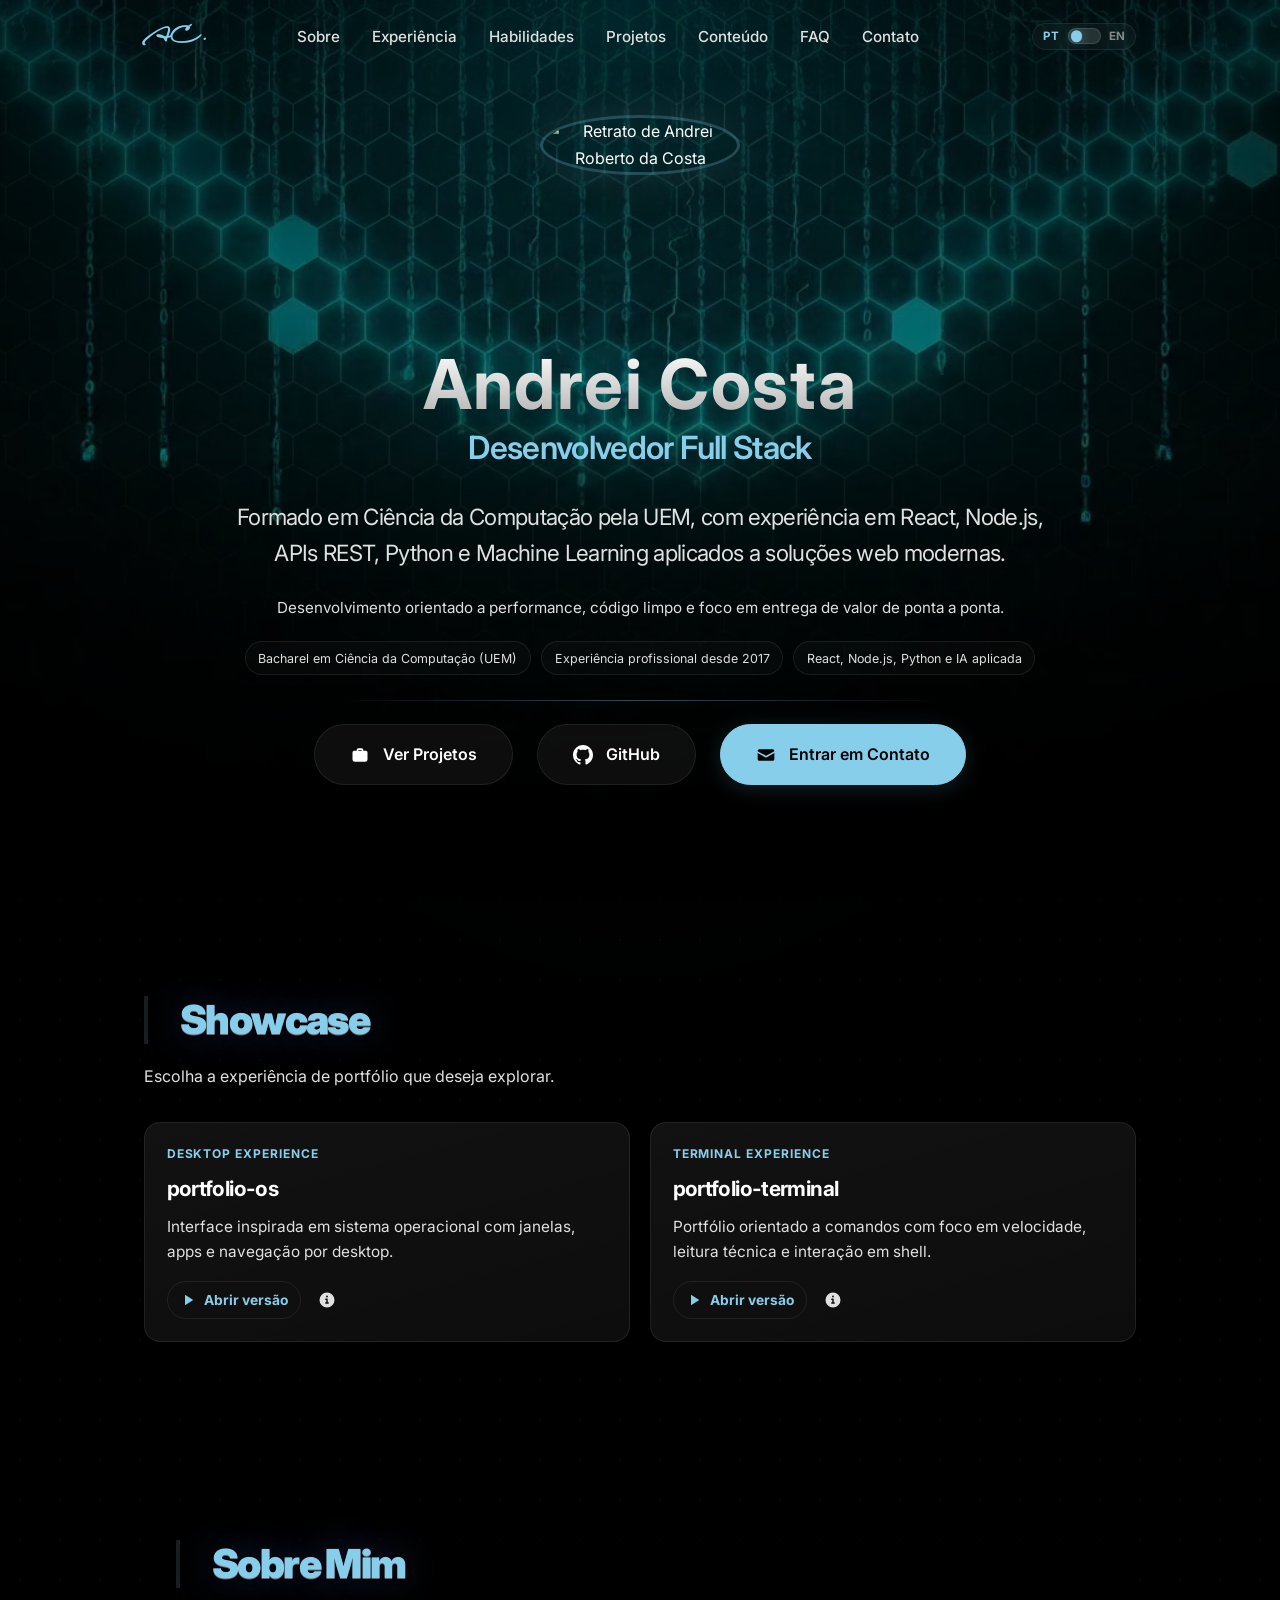
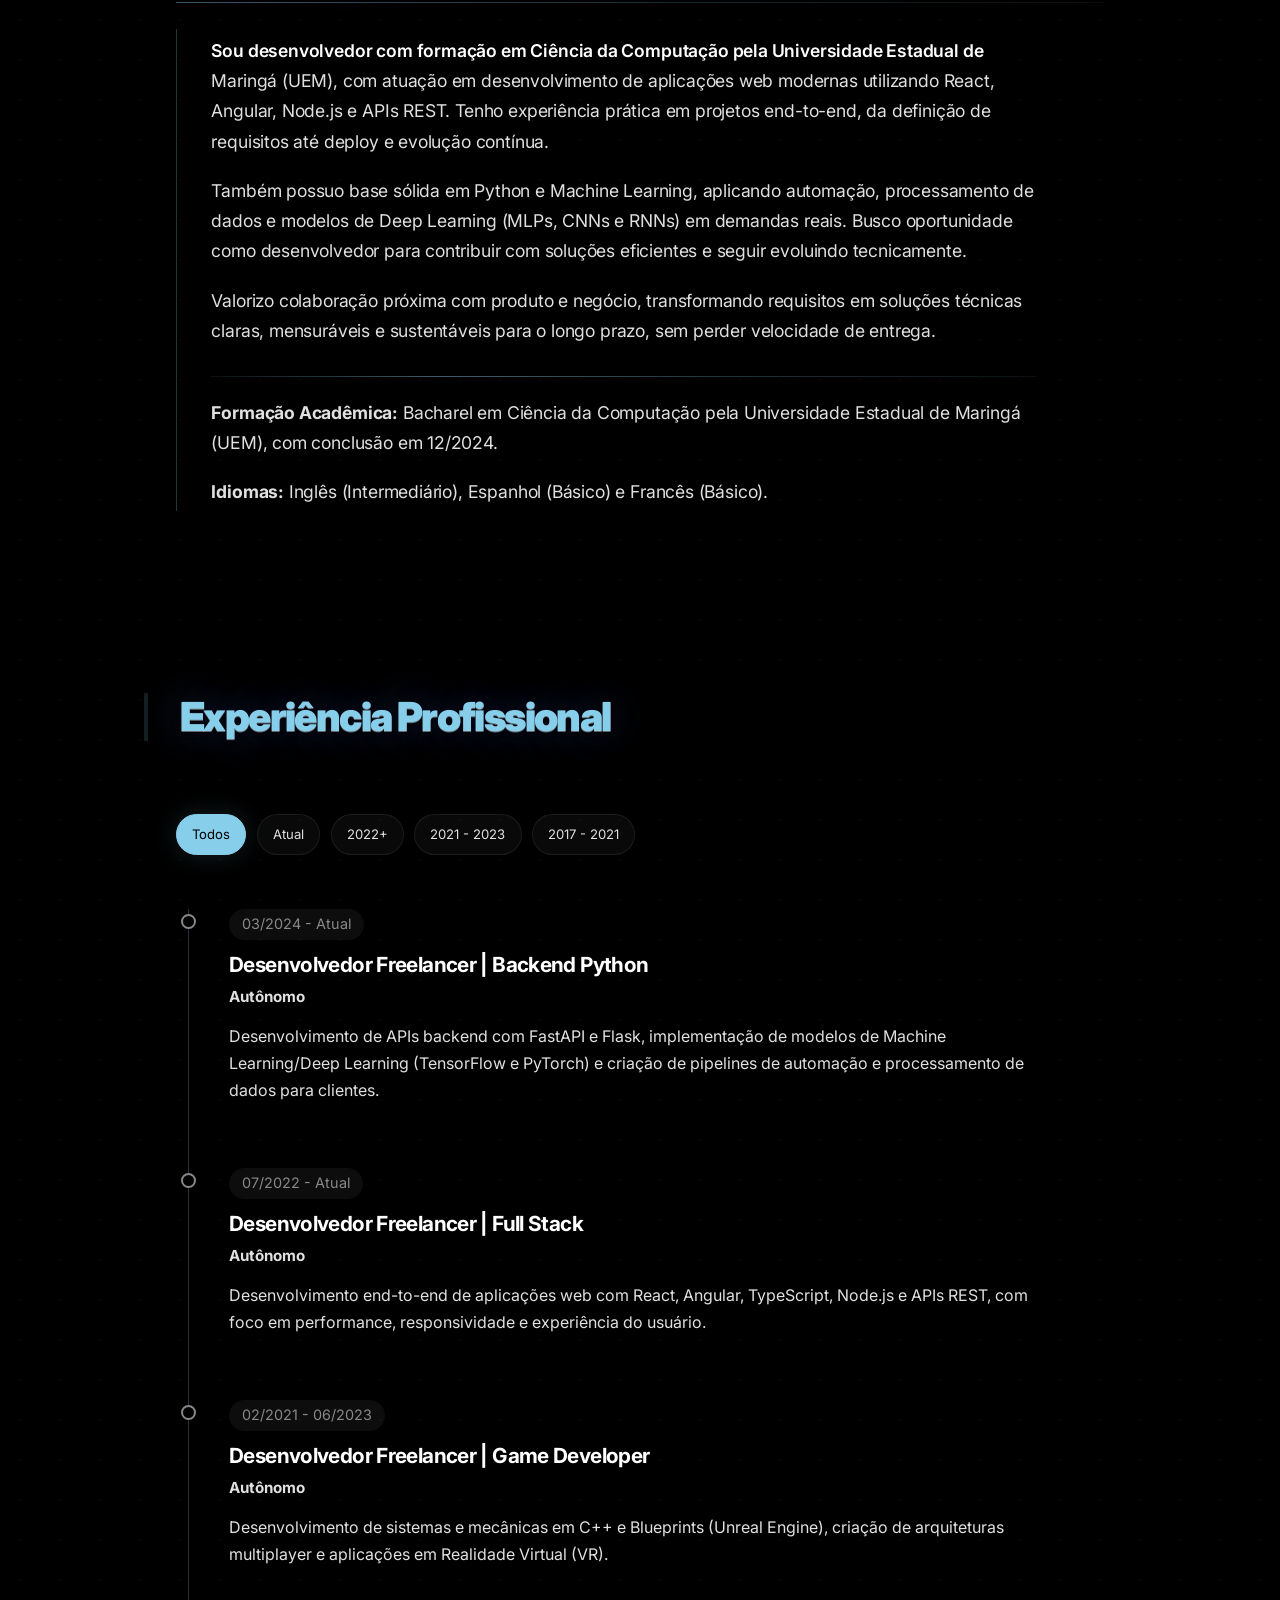
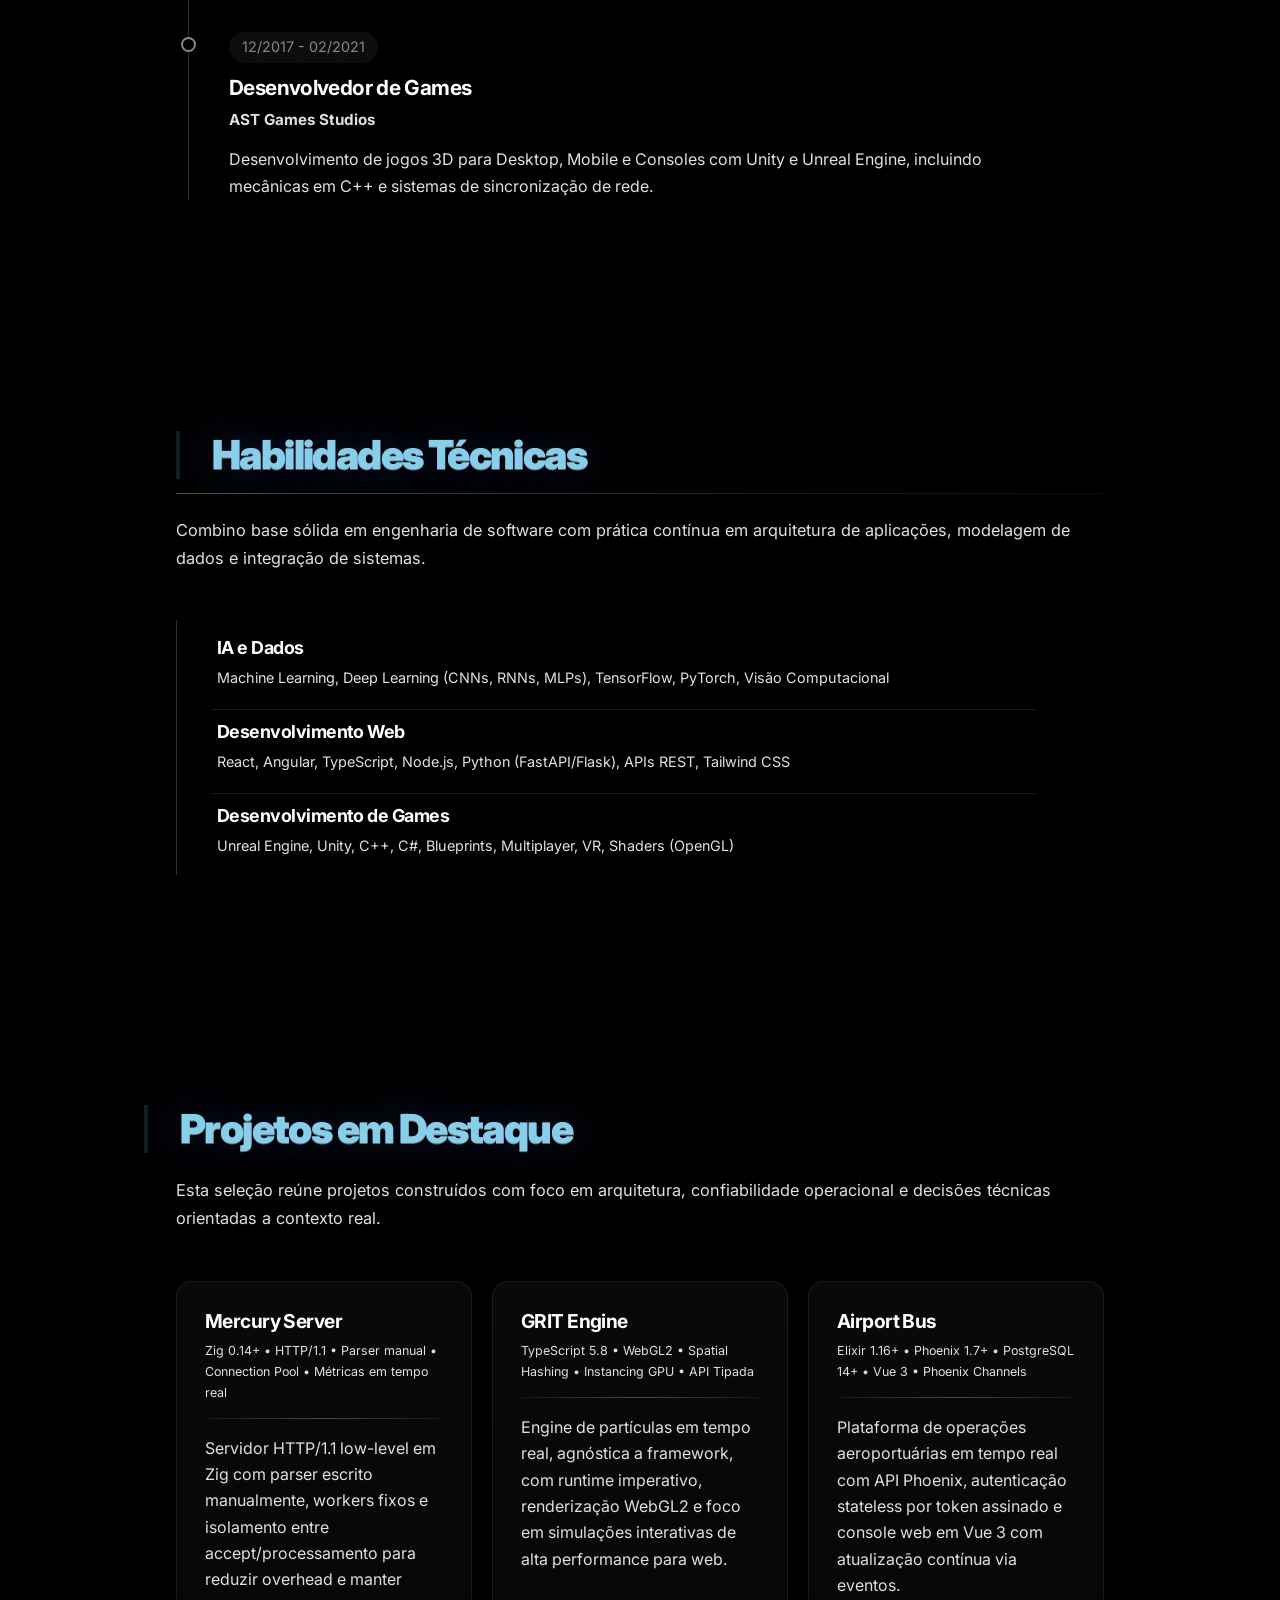
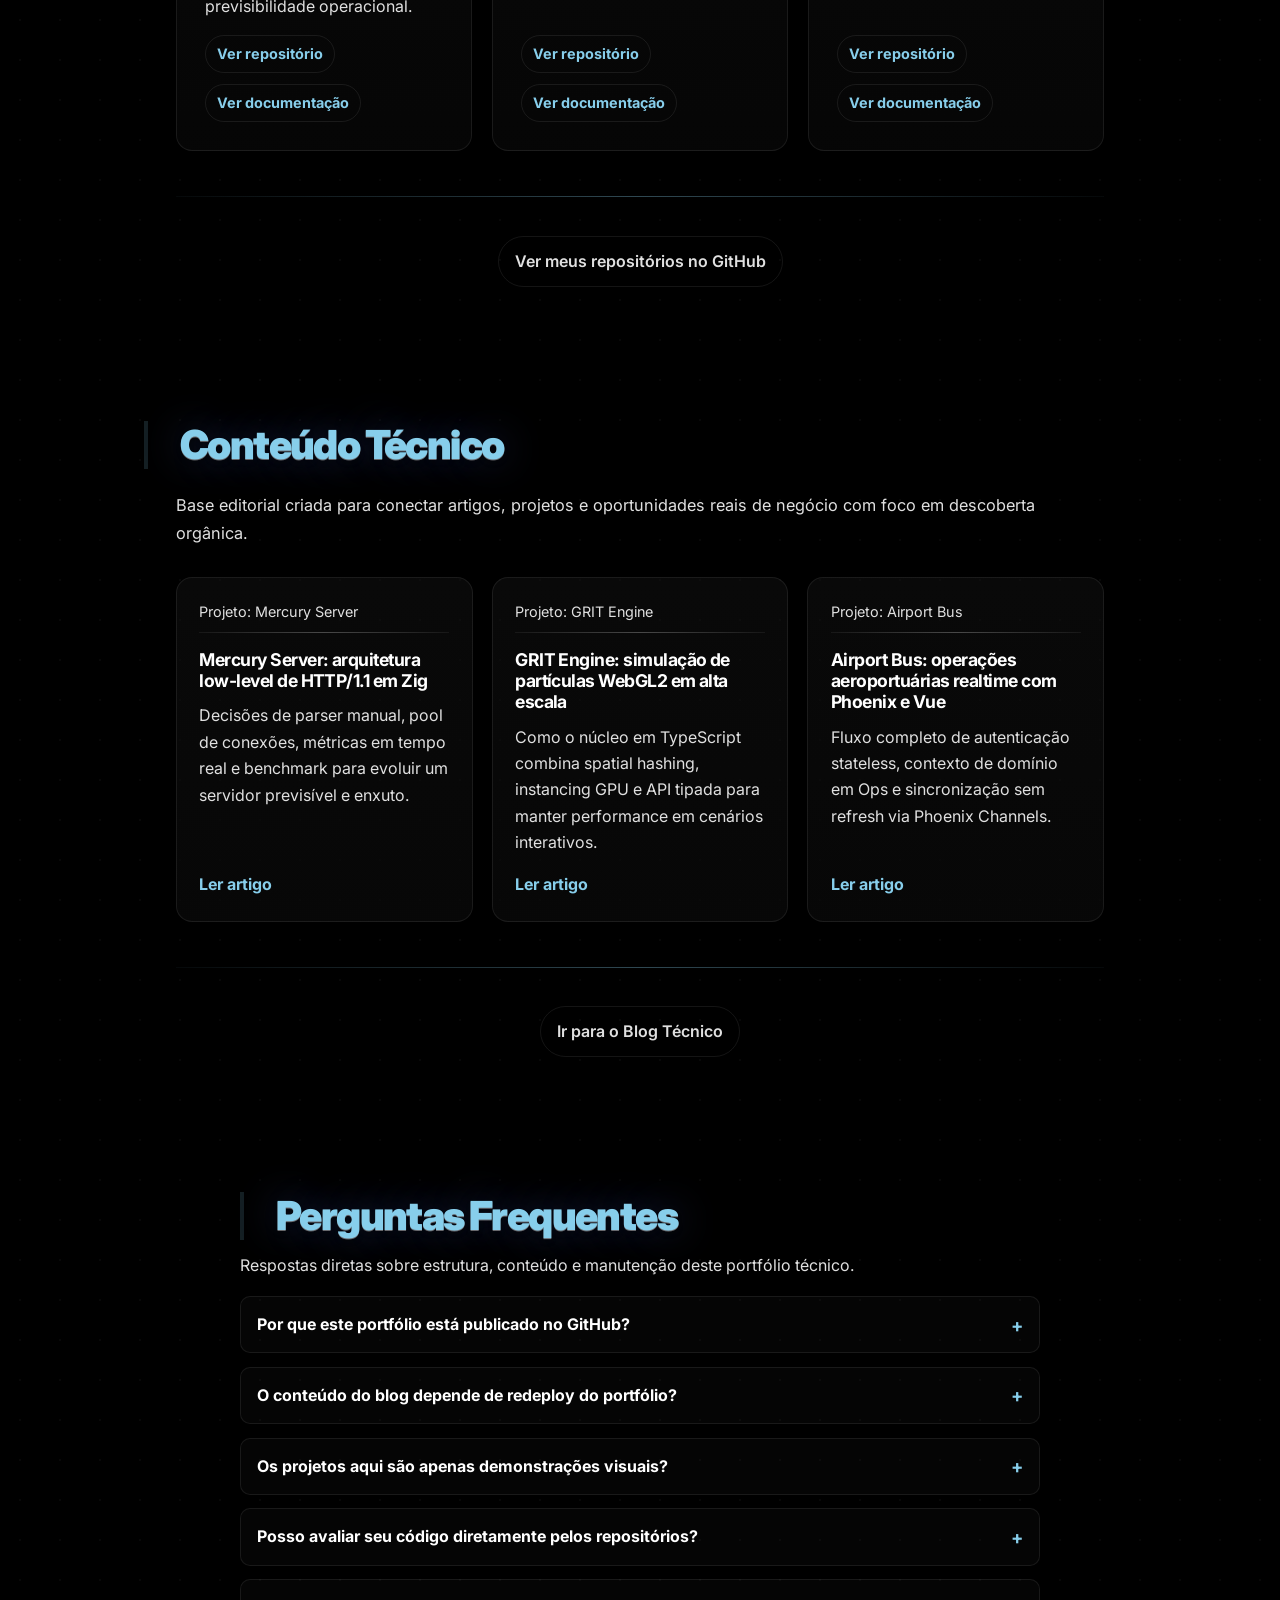
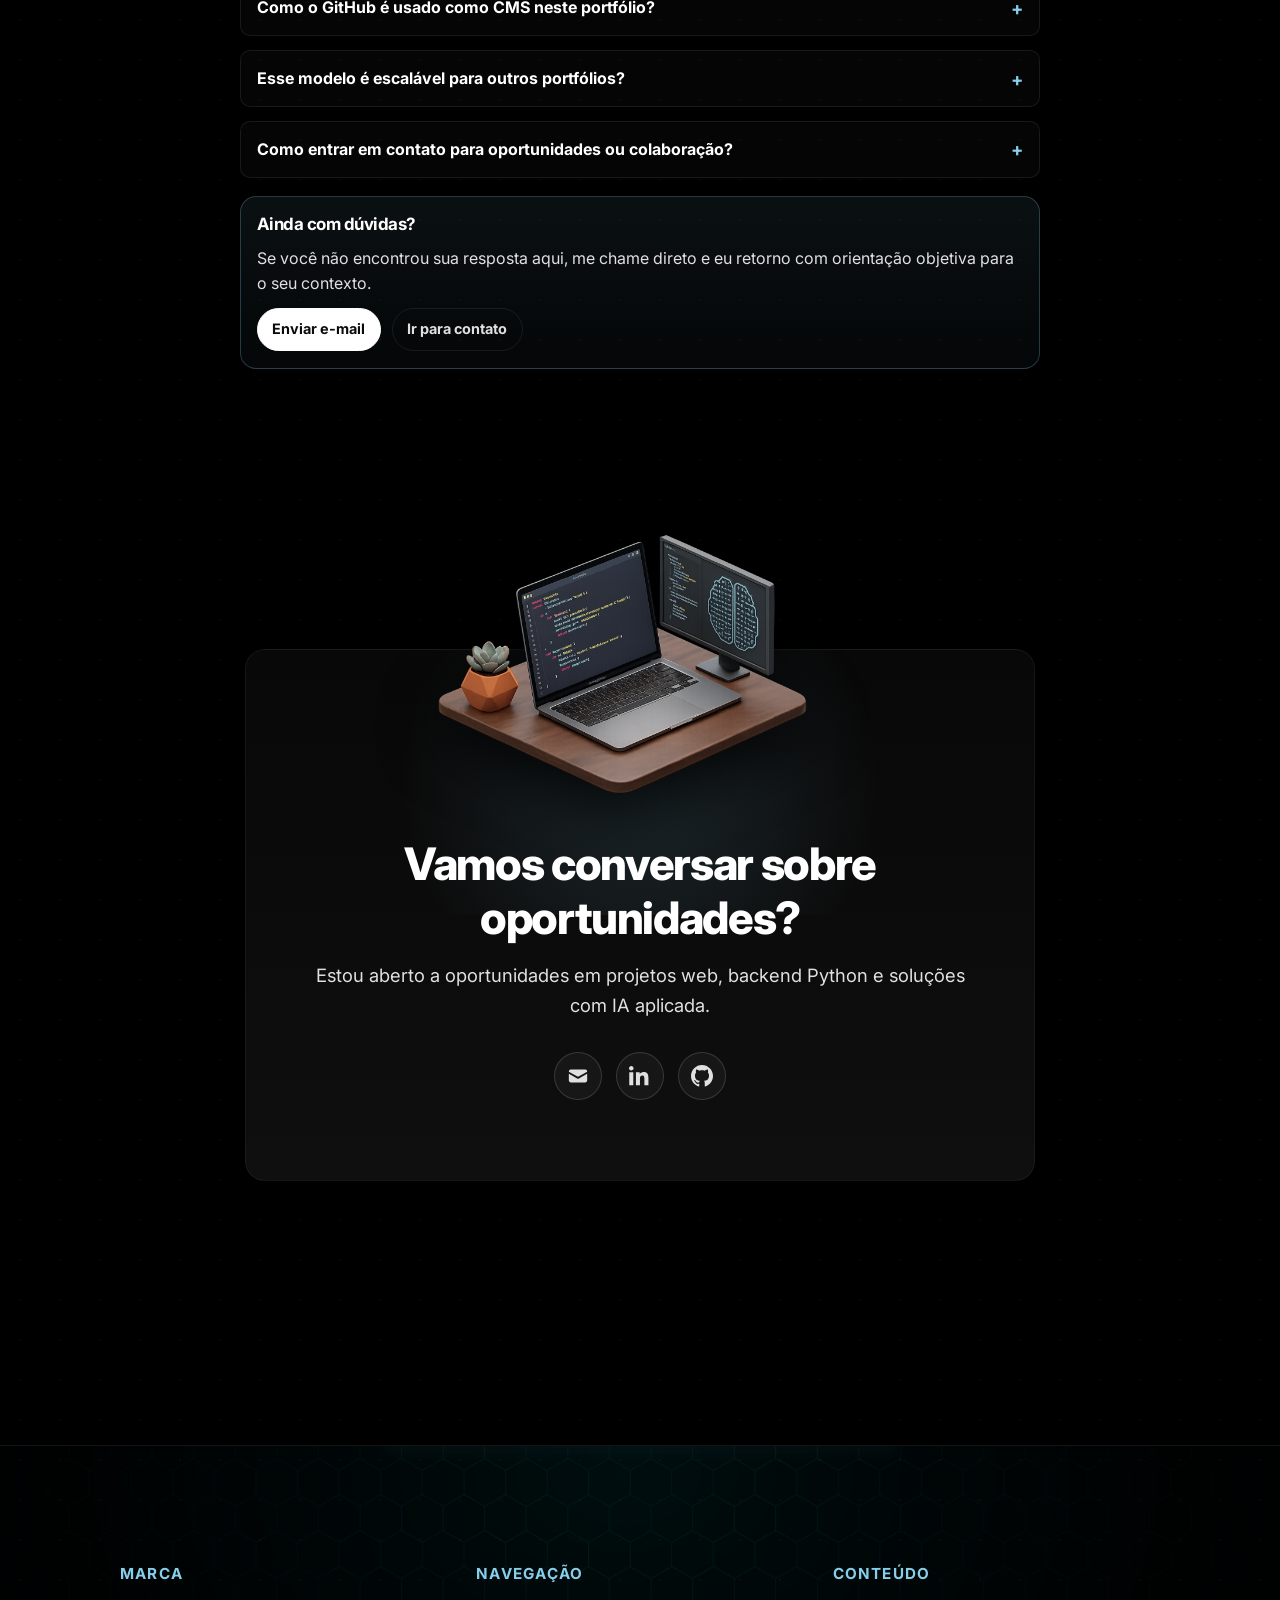
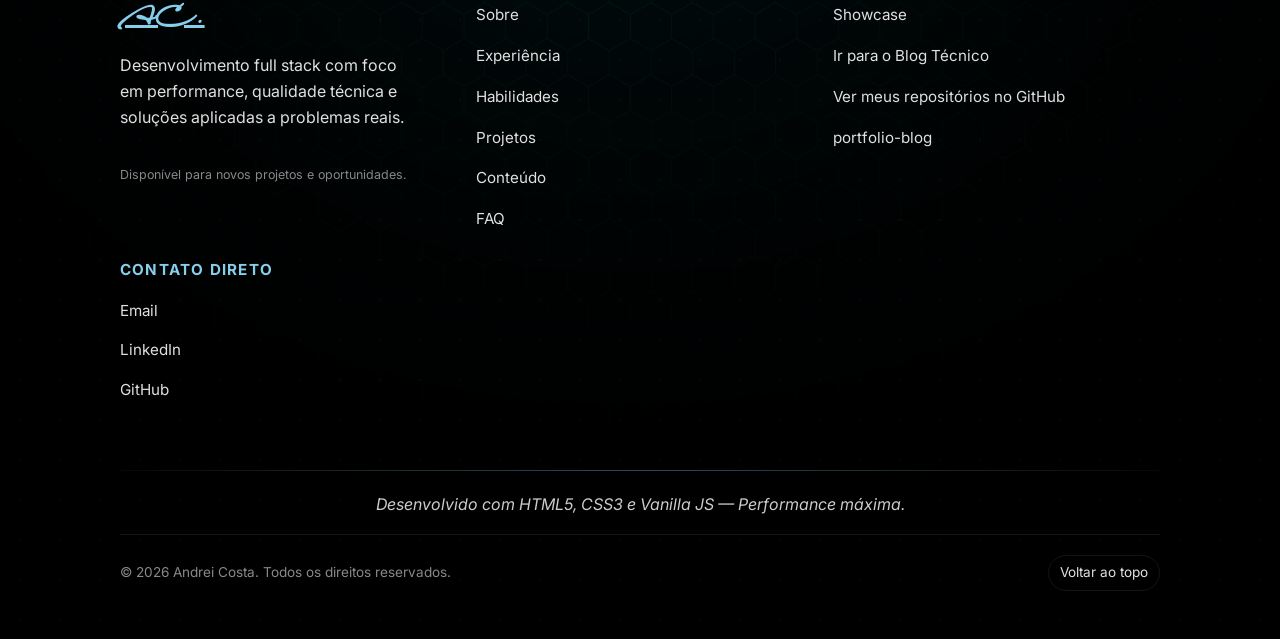
==== commit 17cbb840: "Ajusta footer responsivo e corrige preload de background" ====
--- a/index.html
+++ b/index.html
@@ -42,7 +42,6 @@
     <link href="https://fonts.googleapis.com/css2?family=WindSong:wght@400;500&display=swap" rel="stylesheet">
     <link rel="icon" type="image/svg+xml" href="assets/images/favicon.svg">
     <link rel="preload" as="image" href="assets/images/Background.webp" type="image/webp" fetchpriority="high">
-    <link rel="preload" as="image" href="assets/images/Background.png" fetchpriority="high">
 
     <!-- Styles -->
     <link rel="stylesheet" href="css/style.css?v=20260427-contact-image-fix">
@@ -193,27 +192,55 @@
             </p>
 
             <div class="showcase-grid">
-                <a href="https://nullcipherr.github.io/portfolio-os/" target="_blank" rel="noopener noreferrer"
-                    class="showcase-card">
+                <article class="showcase-card">
                     <span class="showcase-card-kicker mono-text" data-i18n="showcase_os_kicker">Desktop
                         Experience</span>
                     <h3 class="showcase-card-title">portfolio-os</h3>
                     <p class="showcase-card-text" data-i18n="showcase_os_desc">
                         Interface inspirada em sistema operacional com janelas, apps e navegação por desktop.
                     </p>
-                    <span class="showcase-card-cta" data-i18n="showcase_card_cta">Abrir versão</span>
-                </a>
-
-                <a href="https://nullcipherr.github.io/portfolio-terminal/" target="_blank" rel="noopener noreferrer"
-                    class="showcase-card">
+                    <div class="showcase-card-actions">
+                        <a href="https://nullcipherr.github.io/portfolio-os/" target="_blank" rel="noopener noreferrer"
+                            class="showcase-icon-btn" aria-label="Abrir versão portfolio-os">
+                            <svg width="18" height="18" viewBox="0 0 24 24" fill="currentColor" aria-hidden="true">
+                                <path d="M8 5v14l11-7-11-7Z"></path>
+                            </svg>
+                            <span data-i18n="showcase_card_cta">Abrir versão</span>
+                        </a>
+                        <a href="https://github.com/NullCipherr/portfolio-os" target="_blank" rel="noopener noreferrer"
+                            class="showcase-icon-btn showcase-icon-btn-muted" data-i18n-title="showcase_info_cta"
+                            title="Ver informações do projeto no GitHub" aria-label="Ver informações do projeto no GitHub">
+                            <svg width="18" height="18" viewBox="0 0 24 24" fill="currentColor" aria-hidden="true">
+                                <path d="M12 2a10 10 0 1 0 10 10A10.01 10.01 0 0 0 12 2Zm0 4a1.25 1.25 0 1 1-1.25 1.25A1.25 1.25 0 0 1 12 6Zm1.6 11h-3.2a1 1 0 0 1 0-2H11v-3h-.6a1 1 0 0 1 0-2H12a1 1 0 0 1 1 1v4h.6a1 1 0 0 1 0 2Z"></path>
+                            </svg>
+                        </a>
+                    </div>
+                </article>
+
+                <article class="showcase-card">
                     <span class="showcase-card-kicker mono-text" data-i18n="showcase_terminal_kicker">Terminal
                         Experience</span>
                     <h3 class="showcase-card-title">portfolio-terminal</h3>
                     <p class="showcase-card-text" data-i18n="showcase_terminal_desc">
                         Portfólio orientado a comandos com foco em velocidade, leitura técnica e interação em shell.
                     </p>
-                    <span class="showcase-card-cta" data-i18n="showcase_card_cta">Abrir versão</span>
-                </a>
+                    <div class="showcase-card-actions">
+                        <a href="https://nullcipherr.github.io/portfolio-terminal/" target="_blank" rel="noopener noreferrer"
+                            class="showcase-icon-btn" aria-label="Abrir versão portfolio-terminal">
+                            <svg width="18" height="18" viewBox="0 0 24 24" fill="currentColor" aria-hidden="true">
+                                <path d="M8 5v14l11-7-11-7Z"></path>
+                            </svg>
+                            <span data-i18n="showcase_card_cta">Abrir versão</span>
+                        </a>
+                        <a href="https://github.com/NullCipherr/portfolio-terminal" target="_blank" rel="noopener noreferrer"
+                            class="showcase-icon-btn showcase-icon-btn-muted" data-i18n-title="showcase_info_cta"
+                            title="Ver informações do projeto no GitHub" aria-label="Ver informações do projeto no GitHub">
+                            <svg width="18" height="18" viewBox="0 0 24 24" fill="currentColor" aria-hidden="true">
+                                <path d="M12 2a10 10 0 1 0 10 10A10.01 10.01 0 0 0 12 2Zm0 4a1.25 1.25 0 1 1-1.25 1.25A1.25 1.25 0 0 1 12 6Zm1.6 11h-3.2a1 1 0 0 1 0-2H11v-3h-.6a1 1 0 0 1 0-2H12a1 1 0 0 1 1 1v4h.6a1 1 0 0 1 0 2Z"></path>
+                            </svg>
+                        </a>
+                    </div>
+                </article>
             </div>
         </section>
 
@@ -635,7 +662,7 @@
                 <section class="footer-panel" aria-labelledby="footer-contact-title">
                     <h2 id="footer-contact-title" class="footer-panel-title" data-i18n="footer_contact_title">Contato Direto</h2>
                     <div class="footer-contact-links">
-                        <a href="mailto:arcodeworks@gmail.com">arcodeworks@gmail.com</a>
+                        <a href="mailto:arcodeworks@gmail.com">Email</a>
                         <a href="https://br.linkedin.com/in/rvdonkey" target="_blank" rel="noopener noreferrer">LinkedIn</a>
                         <a href="https://github.com/NullCipherr" target="_blank" rel="noopener noreferrer">GitHub</a>
                     </div>
--- a/css/style.css
+++ b/css/style.css
@@ -216,7 +216,6 @@
 
 .showcase-card:hover,
 .showcase-card:focus-visible {
-    transform: translateY(-4px);
     border-color: var(--border-highlight);
     box-shadow: 0 18px 36px rgba(0, 0, 0, 0.34), 0 0 36px rgba(135, 206, 235, 0.1);
 }
@@ -245,6 +244,51 @@
     color: var(--accent);
     font-weight: 700;
     font-size: 0.9rem;
+}
+
+.showcase-card-actions {
+    margin-top: auto;
+    display: flex;
+    align-items: center;
+    gap: 0.55rem;
+}
+
+.showcase-icon-btn {
+    display: inline-flex;
+    align-items: center;
+    gap: 0.45rem;
+    text-decoration: none;
+    border-radius: 999px;
+    border: 1px solid var(--border-color);
+    color: var(--accent);
+    padding: 0.38rem 0.72rem;
+    font-size: 0.86rem;
+    font-weight: 700;
+    transition: transform 0.2s ease, border-color 0.2s ease, background-color 0.2s ease;
+}
+
+.showcase-icon-btn:hover,
+.showcase-icon-btn:focus-visible {
+    transform: translateY(-2px);
+    border-color: var(--accent);
+    background: rgba(135, 206, 235, 0.1);
+}
+
+.showcase-icon-btn-muted {
+    padding: 0.38rem;
+    width: 2.2rem;
+    height: 2.2rem;
+    justify-content: center;
+    color: var(--text-secondary);
+    border-color: transparent;
+    background: transparent;
+}
+
+.showcase-icon-btn-muted:hover,
+.showcase-icon-btn-muted:focus-visible {
+    border-color: transparent;
+    background: transparent;
+    color: var(--accent);
 }
 
 /* HEADER */
@@ -1384,6 +1428,7 @@
     margin-top: 5rem;
     padding: 6rem 1.5rem 3rem 1.5rem;
     border-top: 1px solid var(--border-color);
+    overflow: hidden;
 }
 
 .premium-footer::before {
@@ -1398,7 +1443,22 @@
     box-shadow: 0 0 20px 2px var(--accent-glow);
 }
 
+.premium-footer::after {
+    content: '';
+    position: absolute;
+    inset: 0;
+    background-image: image-set(url('../assets/images/Background.webp') type('image/webp'),
+            url('../assets/images/Background.png') type('image/png'));
+    background-size: cover;
+    background-position: center;
+    opacity: 0.1;
+    pointer-events: none;
+    z-index: 0;
+}
+
 .footer-container {
+    position: relative;
+    z-index: 1;
     max-width: 1040px;
     margin: 0 auto;
 }
@@ -1406,16 +1466,23 @@
 .footer-grid {
     display: grid;
     grid-template-columns: minmax(240px, 1.25fr) repeat(3, minmax(150px, 0.75fr));
-    gap: clamp(2rem, 4vw, 4rem);
+    gap: clamp(2.8rem, 5vw, 5rem);
     padding: 1.4rem 0 4.2rem 0;
     align-items: start;
+}
+
+@media (max-width: 1320px) and (min-width: 1080px) {
+    .footer-grid {
+        grid-template-columns: repeat(3, minmax(0, 1fr));
+        gap: 1.8rem;
+    }
 }
 
 .footer-panel {
     display: flex;
     flex-direction: column;
     justify-content: flex-start;
-    gap: 0.85rem;
+    gap: 1.15rem;
 }
 
 /* Evita herança de padding global de `section` dentro do footer. */
@@ -1459,27 +1526,57 @@
 .footer-links-list {
     list-style: none;
     display: grid;
-    gap: 0.55rem;
+    gap: 0.85rem;
     margin: 0;
     padding: 0;
 }
 
 .footer-links-list a,
 .footer-contact-links a {
+    position: relative;
+    display: inline-flex;
+    align-items: center;
+    width: fit-content;
     color: var(--text-secondary);
     text-decoration: none;
-    transition: var(--transition);
+    transition: color 0.22s ease, transform 0.22s ease;
     font-size: 0.95rem;
 }
 
+.footer-links-list a::after,
+.footer-contact-links a::after {
+    content: '';
+    position: absolute;
+    left: 0;
+    bottom: -0.16rem;
+    width: 100%;
+    height: 1px;
+    background: linear-gradient(90deg, rgba(135, 206, 235, 0), rgba(135, 206, 235, 0.9), rgba(135, 206, 235, 0));
+    transform: scaleX(0.08);
+    transform-origin: left;
+    opacity: 0;
+    transition: transform 0.24s ease, opacity 0.24s ease;
+}
+
 .footer-links-list a:hover,
-.footer-contact-links a:hover {
-    color: var(--accent);
+.footer-links-list a:focus-visible,
+.footer-contact-links a:hover,
+.footer-contact-links a:focus-visible {
+    color: var(--accent);
+    transform: translateX(2px);
+}
+
+.footer-links-list a:hover::after,
+.footer-links-list a:focus-visible::after,
+.footer-contact-links a:hover::after,
+.footer-contact-links a:focus-visible::after {
+    transform: scaleX(1);
+    opacity: 1;
 }
 
 .footer-contact-links {
     display: grid;
-    gap: 0.55rem;
+    gap: 0.85rem;
 }
 
 .footer-availability {
@@ -2105,10 +2202,6 @@
         padding: 1rem 0 1.3rem 0;
     }
 
-    .footer-panel:first-child {
-        grid-column: 1 / -1;
-    }
-
     .footer-brand-copy {
         max-width: 100%;
     }
@@ -2118,8 +2211,8 @@
     }
 
     .footer-links-list {
-        grid-template-columns: 1fr 1fr;
-        gap: 0.4rem 0.9rem;
+        grid-template-columns: 1fr;
+        gap: 0.75rem;
     }
 
     .footer-legal {
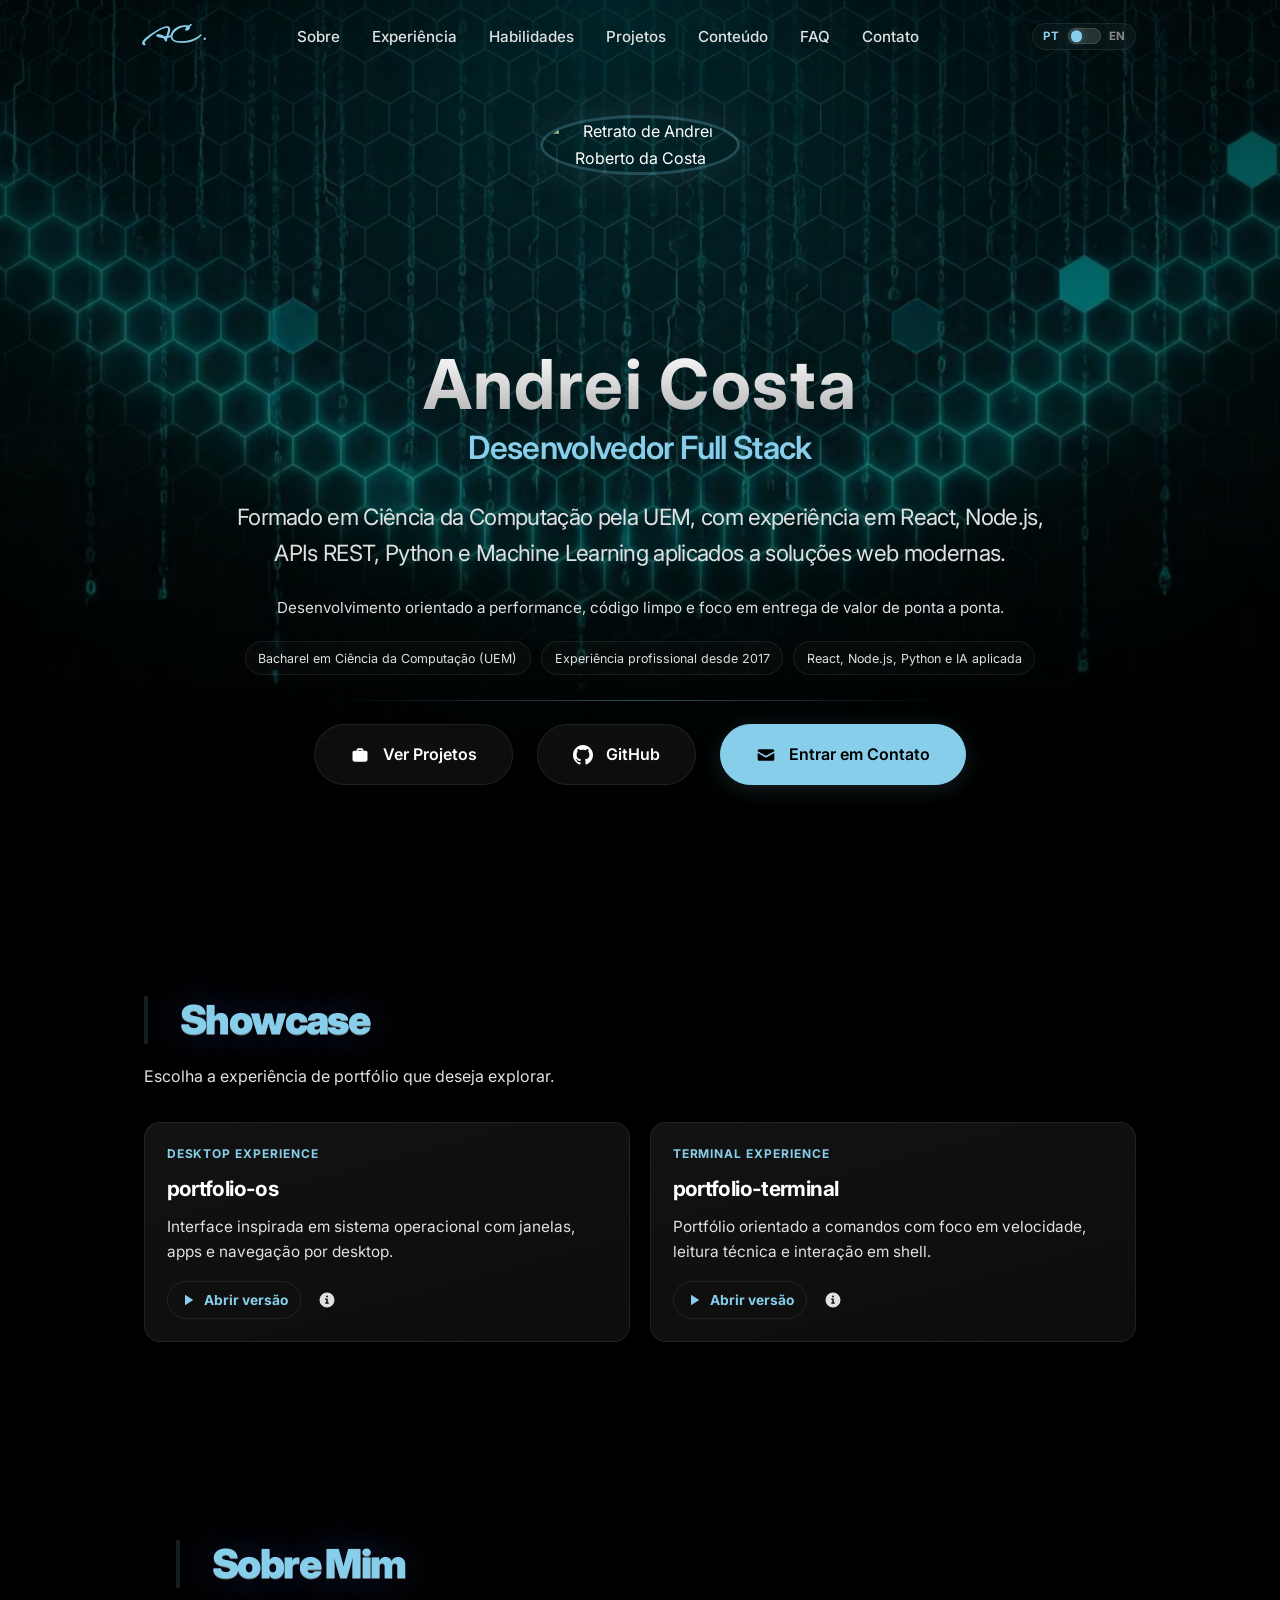
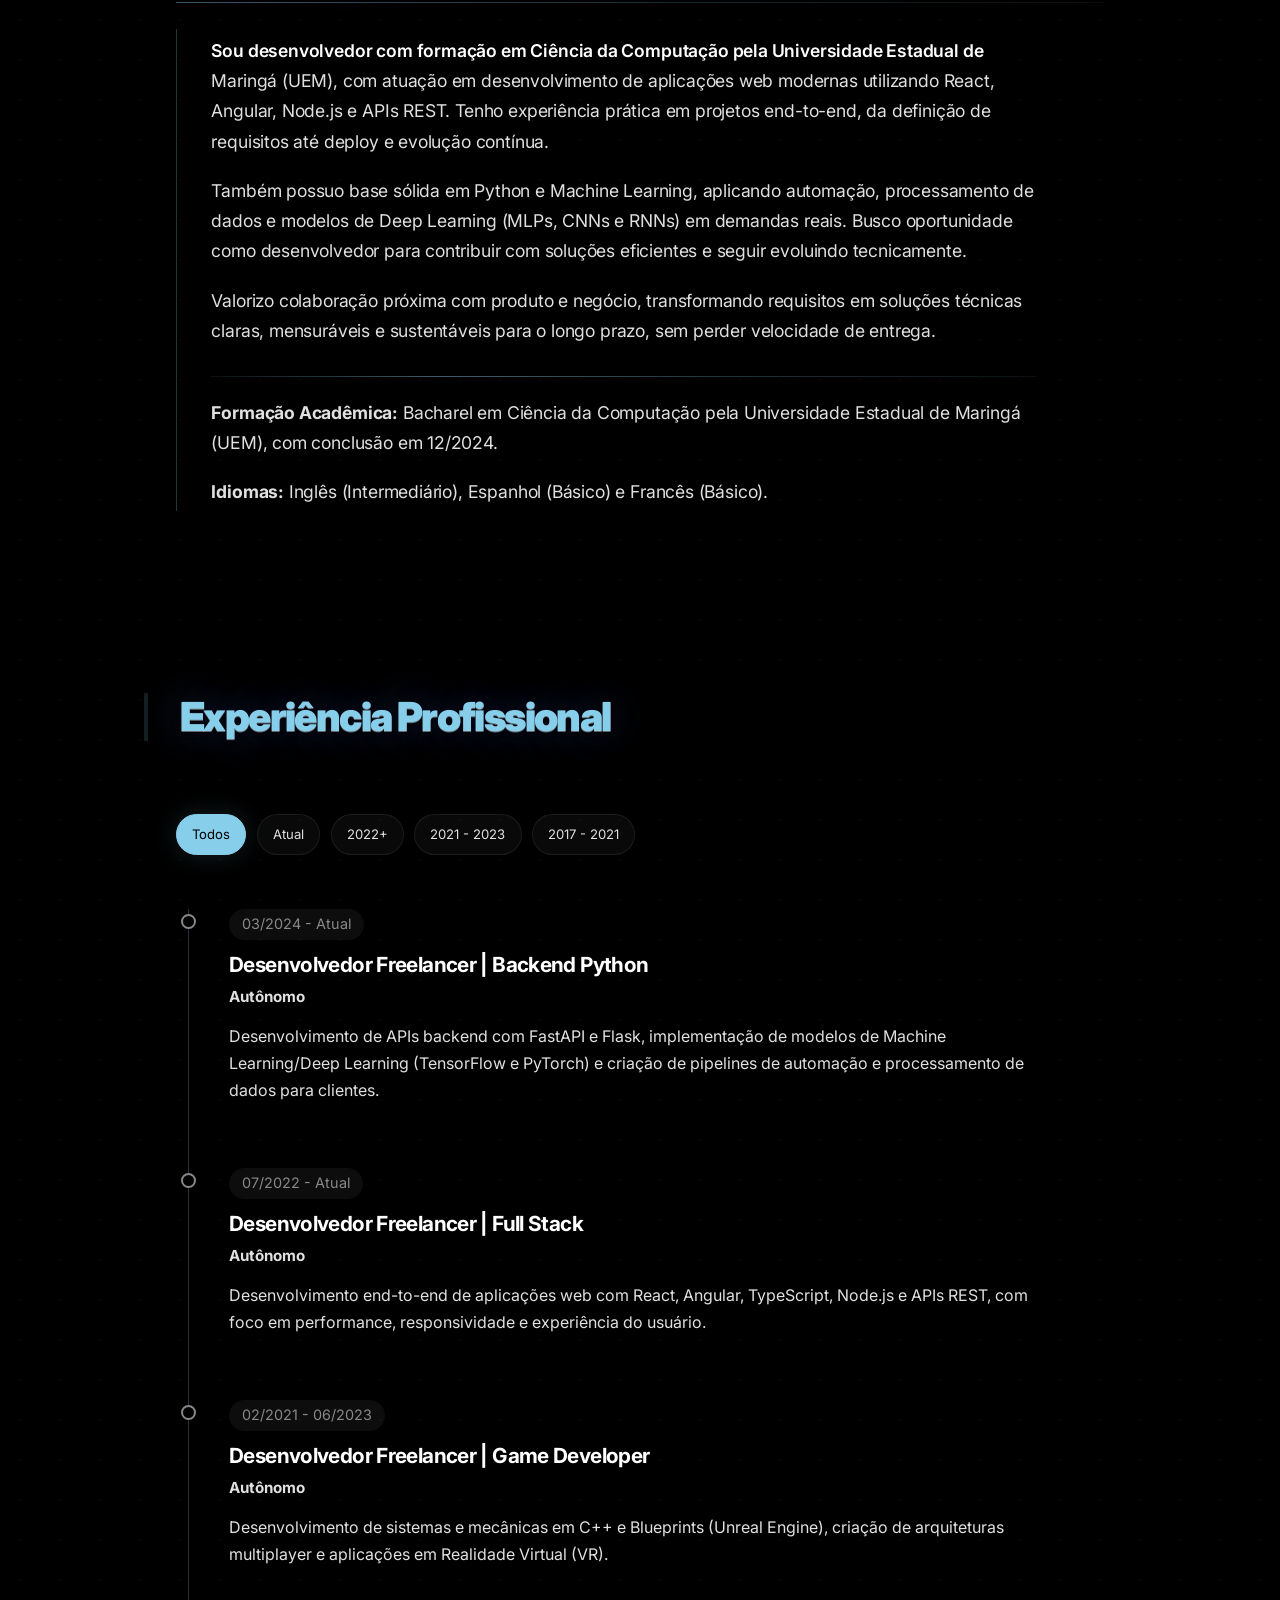
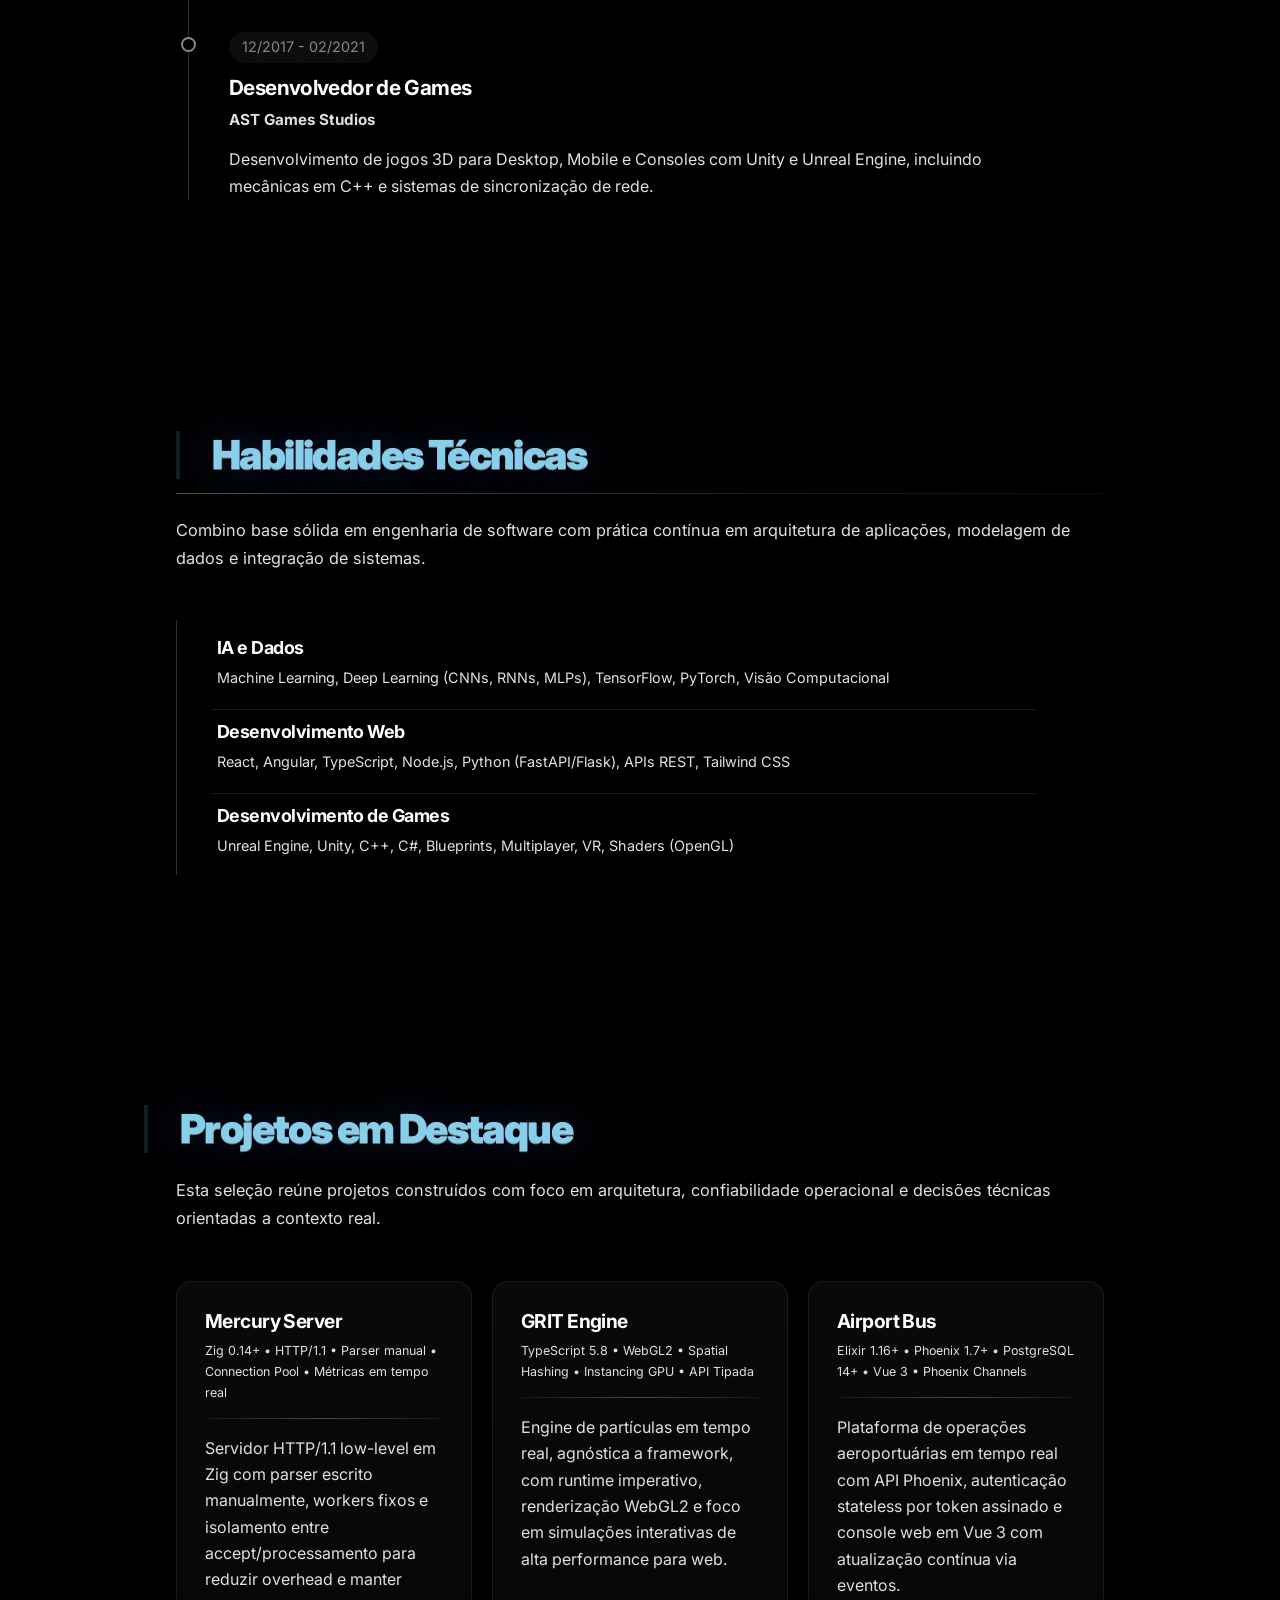
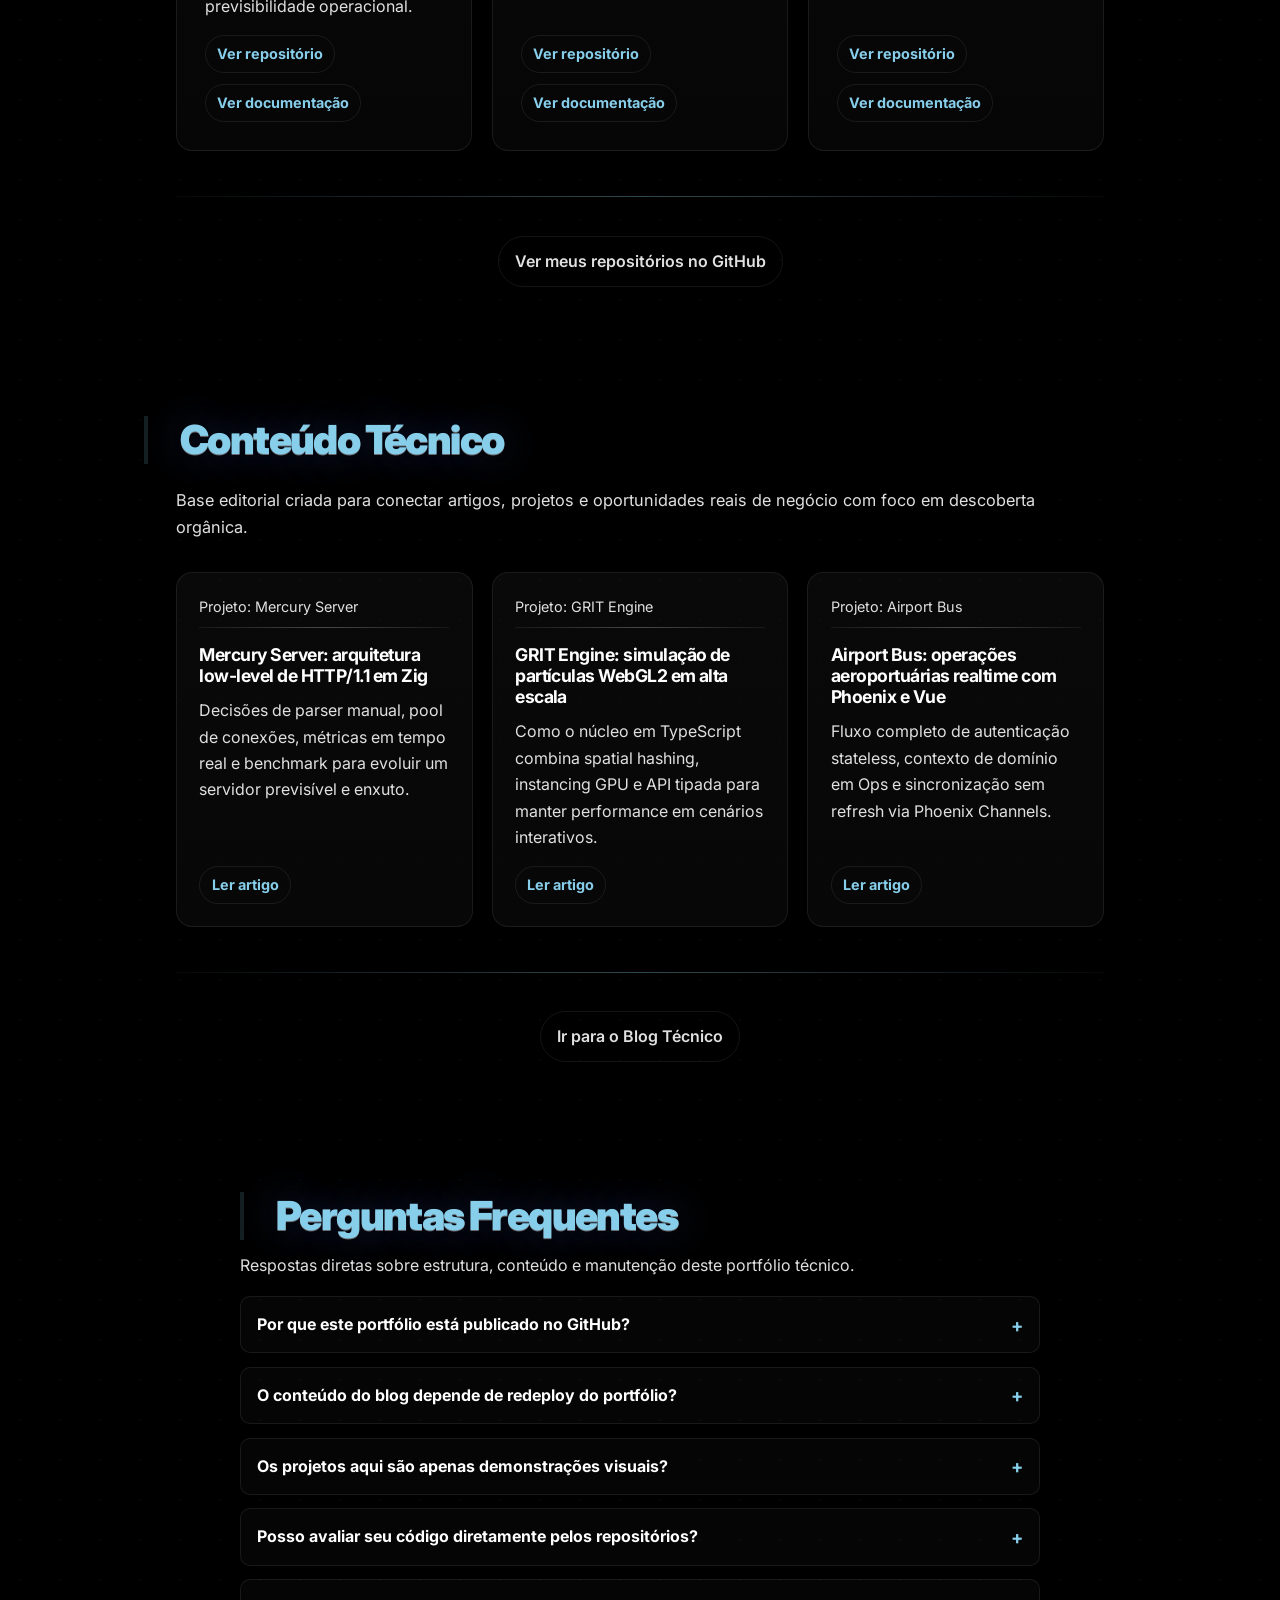
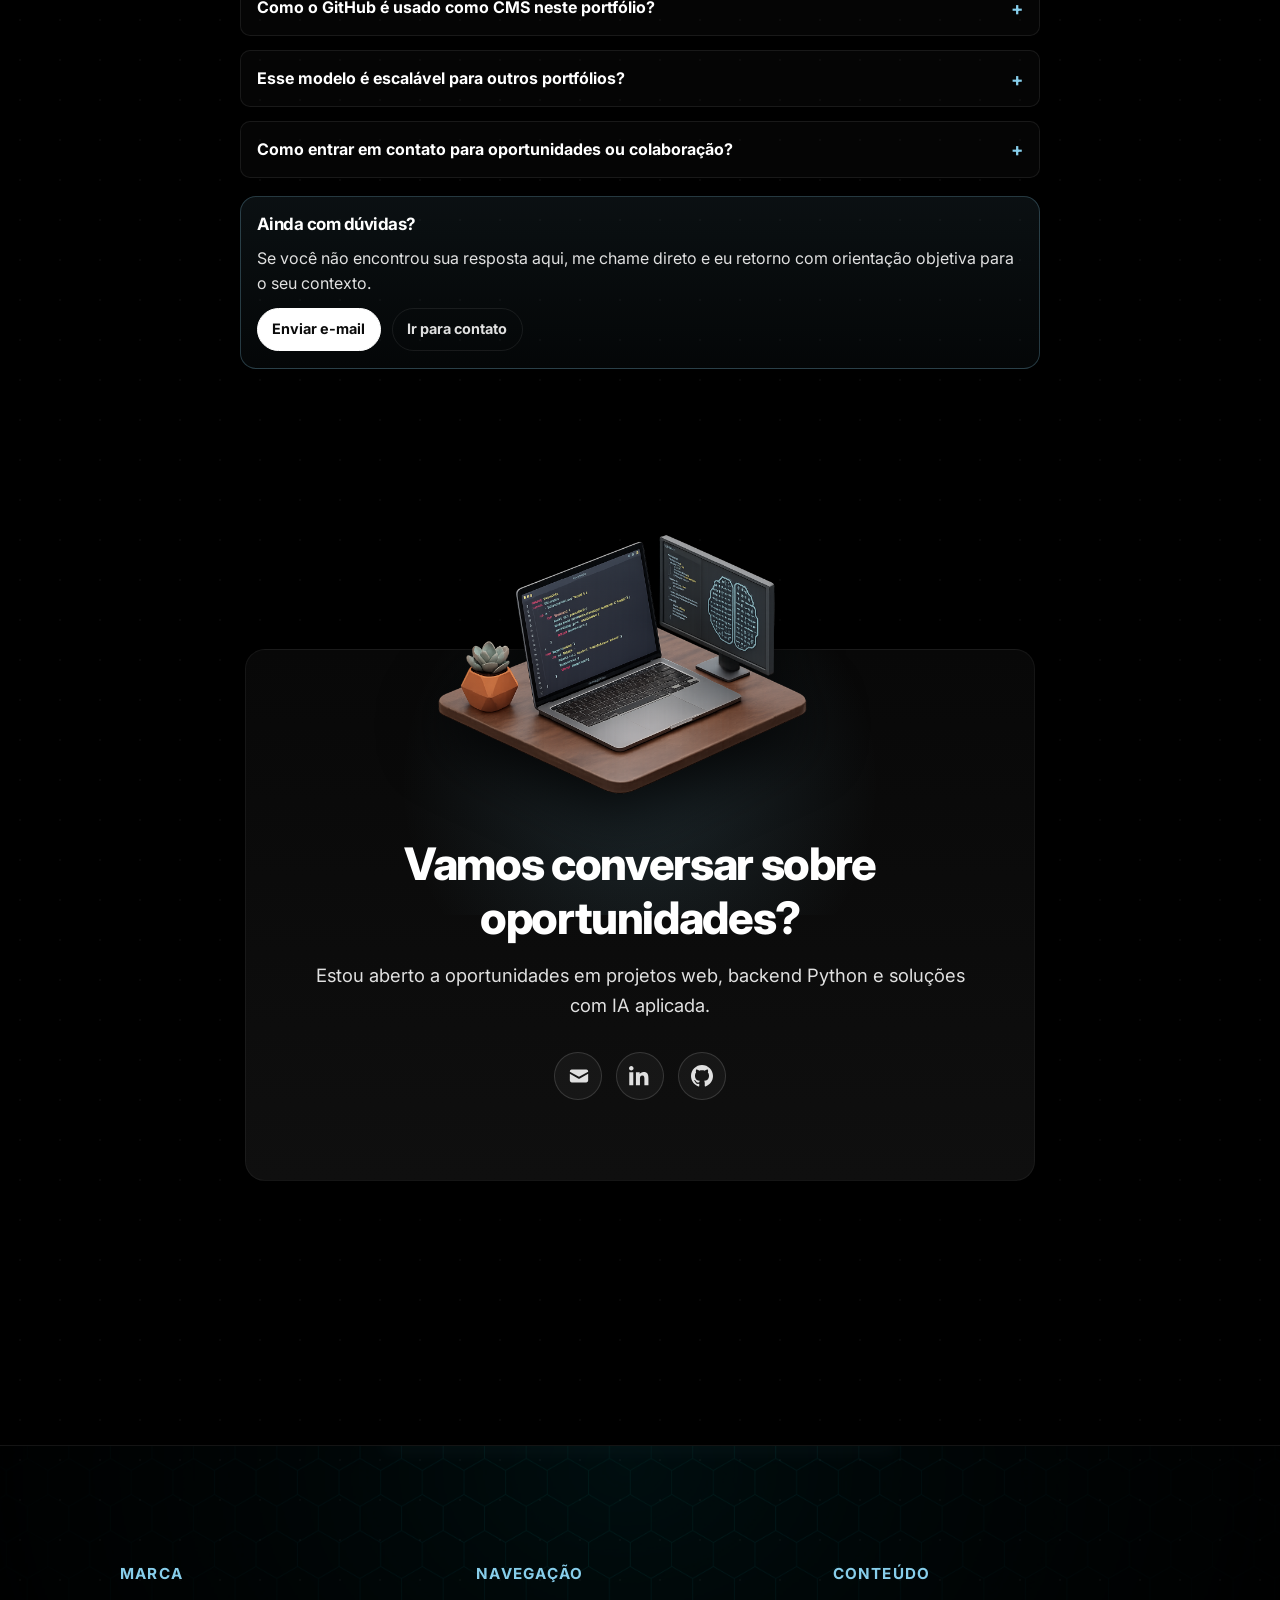
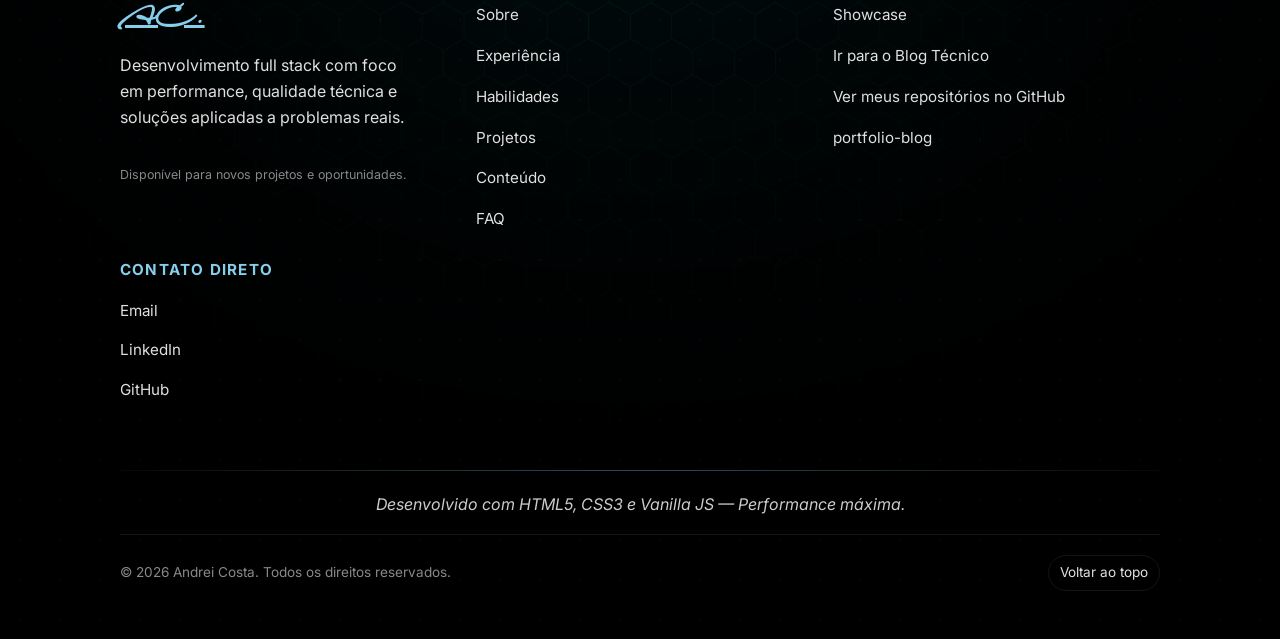
==== commit 0219c2d3: "fix: refine tablet FAQ spacing and content card actions" ====
--- a/index.html
+++ b/index.html
@@ -484,8 +484,10 @@
                         Estrutura prática para evoluir uma landing page em canal de conteúdo sem perder performance,
                         semântica e manutenção.
                     </p>
-                    <a href="blog/post.html?slug=mercury-server-zig-http11" data-i18n="content_read_article">Ler
-                        artigo</a>
+                    <div class="content-links">
+                        <a href="blog/post.html?slug=mercury-server-zig-http11" data-i18n="content_read_article">Ler
+                            artigo</a>
+                    </div>
                 </article>
 
                 <article class="content-card">
@@ -496,8 +498,10 @@
                         Guia de arquitetura para automação e APIs orientadas a dados com foco em previsibilidade e
                         observabilidade.
                     </p>
-                    <a href="blog/post.html?slug=grit-engine-webgl2-realtime" data-i18n="content_read_article">Ler
-                        artigo</a>
+                    <div class="content-links">
+                        <a href="blog/post.html?slug=grit-engine-webgl2-realtime" data-i18n="content_read_article">Ler
+                            artigo</a>
+                    </div>
                 </article>
 
                 <article class="content-card">
@@ -508,8 +512,10 @@
                         Decisões técnicas para reduzir retrabalho em jogos multiplayer e acelerar novas entregas com
                         componentes reutilizáveis.
                     </p>
-                    <a href="blog/post.html?slug=airport-bus-phoenix-realtime" data-i18n="content_read_article">Ler
-                        artigo</a>
+                    <div class="content-links">
+                        <a href="blog/post.html?slug=airport-bus-phoenix-realtime" data-i18n="content_read_article">Ler
+                            artigo</a>
+                    </div>
                 </article>
             </div>
             <div class="section-cards-divider" aria-hidden="true"></div>
@@ -592,7 +598,7 @@
                 <p data-i18n="contact_text" class="contact-desc-new">Estou aberto a oportunidades em projetos web, backend Python e soluções com IA aplicada.</p>
                 <div class="contact-actions-new">
                     <a href="mailto:arcodeworks@gmail.com" class="contact-social-link" aria-label="Enviar e-mail">
-                        <svg width="22" height="22" viewBox="0 0 24 24" fill="currentColor" aria-hidden="true">
+                        <svg class="linkedin-icon" width="22" height="22" viewBox="0 0 24 24" fill="currentColor" aria-hidden="true">
                             <path
                                 d="M4 5a2 2 0 0 0-2 2v.35l10 5.56 10-5.56V7a2 2 0 0 0-2-2H4Zm18 4.65-9.51 5.28a1 1 0 0 1-.98 0L2 9.65V17a2 2 0 0 0 2 2h16a2 2 0 0 0 2-2V9.65Z" />
                         </svg>
--- a/css/style.css
+++ b/css/style.css
@@ -1194,6 +1194,7 @@
     border: 1px solid var(--border-color);
     border-radius: var(--radius-lg);
     padding: 1.4rem;
+    min-height: 290px;
     background: linear-gradient(180deg, rgba(20, 20, 20, 0.45) 0%, rgba(10, 10, 10, 0.72) 100%);
     display: flex;
     flex-direction: column;
@@ -1216,18 +1217,27 @@
 
 .content-card a {
     display: inline-flex;
-    margin-top: auto;
-    padding-top: 0.95rem;
+    align-items: center;
+    padding: 0.35rem 0.7rem;
     color: var(--accent);
     text-decoration: none;
     font-weight: 700;
-    border-bottom: 1px solid transparent;
+    font-size: 0.9rem;
+    border: 1px solid var(--border-color);
+    border-radius: 999px;
     transition: var(--transition);
-    align-self: flex-start;
 }
 
 .content-card a:hover {
-    border-bottom-color: var(--accent);
+    border-color: var(--accent);
+}
+
+.content-links {
+    display: flex;
+    flex-wrap: wrap;
+    gap: 0.7rem;
+    margin-top: auto;
+    padding-top: 1rem;
 }
 
 .editorial-calendar-card {
@@ -2115,6 +2125,29 @@
         padding: 0;
     }
 
+    #faq .faq-shell {
+        width: 100%;
+        max-width: 800px;
+        margin-left: auto;
+        margin-right: auto;
+        padding-left: 1rem;
+        padding-right: 1rem;
+        gap: 1rem;
+    }
+
+    #faq .faq-header {
+        gap: 0.8rem;
+    }
+
+    #faq .faq-list {
+        margin: 0;
+    }
+
+    #faq .section-title {
+        padding-left: 1rem;
+        margin-bottom: 0;
+    }
+
     .about-content p {
         font-size: 1rem;
         line-height: 1.72;
@@ -2398,6 +2431,14 @@
     transition: var(--transition);
 }
 
+.contact-social-link svg {
+    display: block;
+}
+
+.contact-social-link .linkedin-icon {
+    transform: translateX(1px);
+}
+
 .contact-social-link:hover,
 .contact-social-link:focus-visible {
     color: var(--accent);
